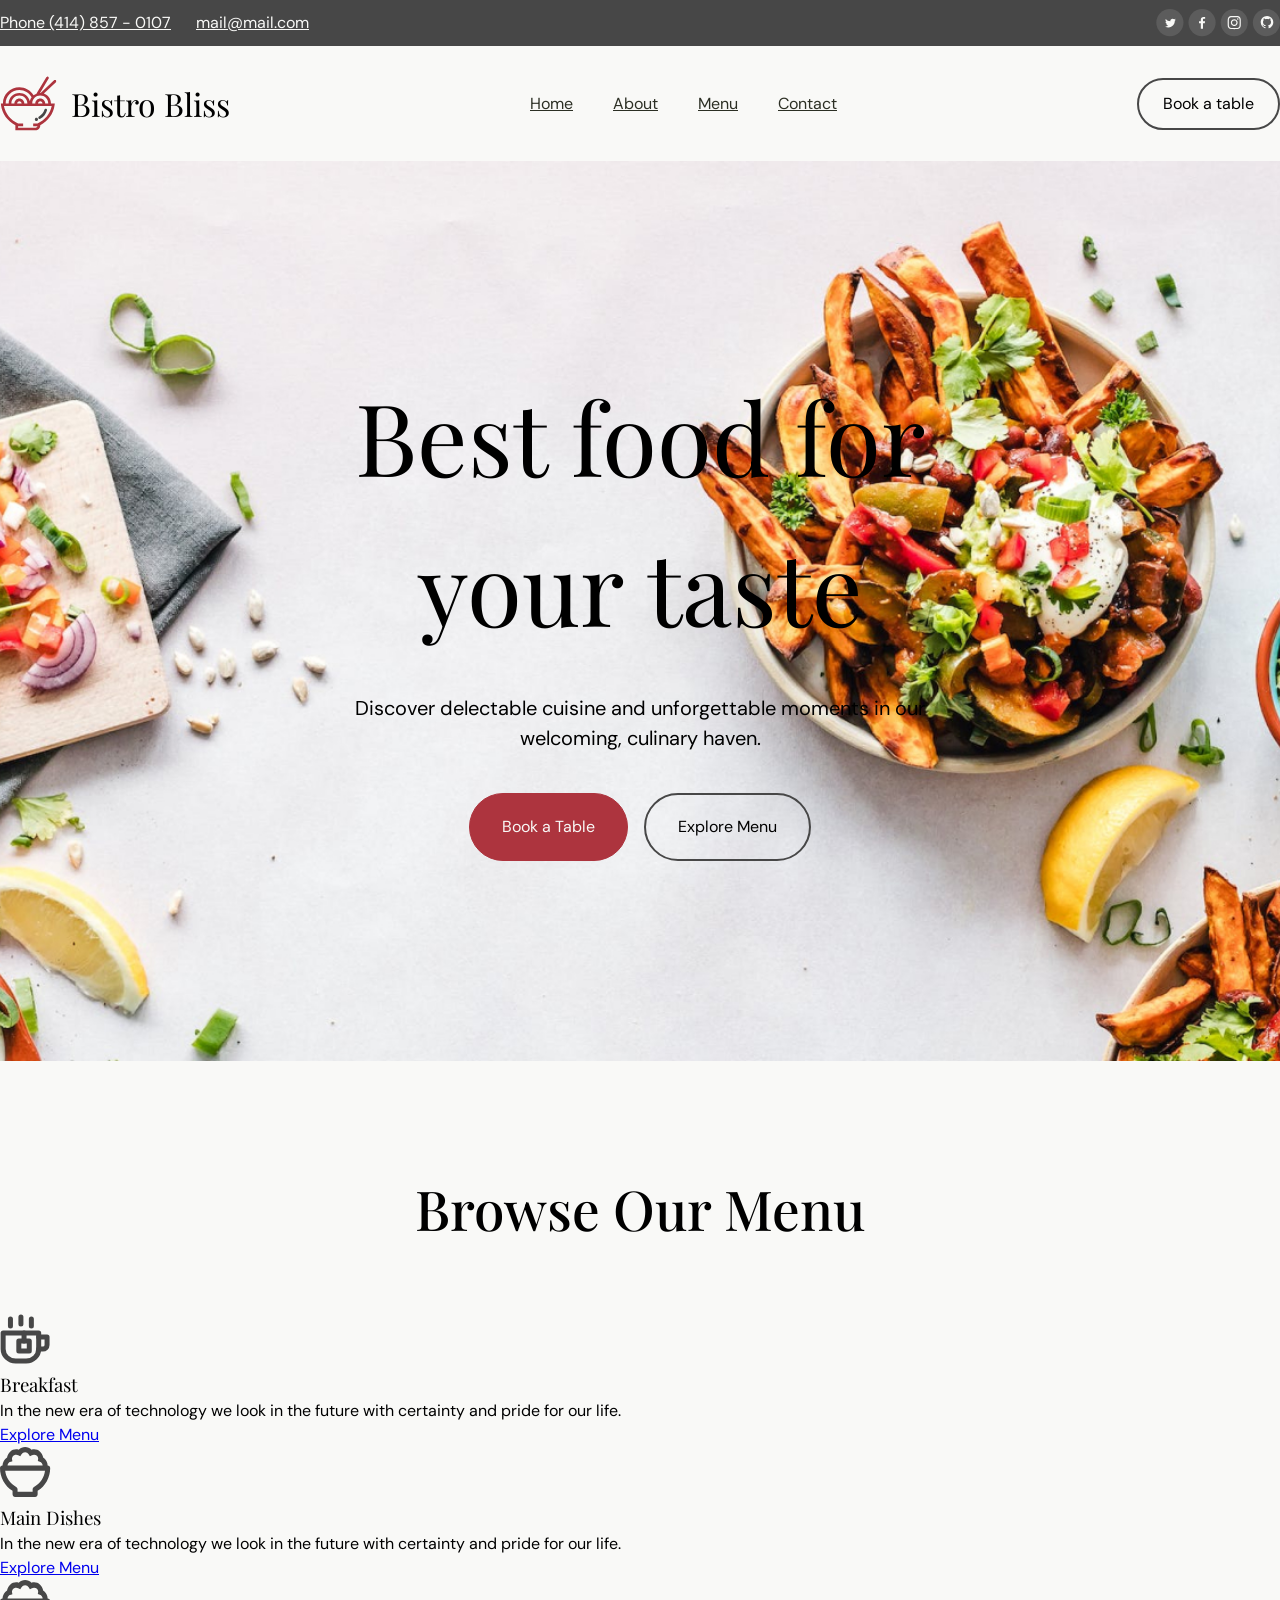
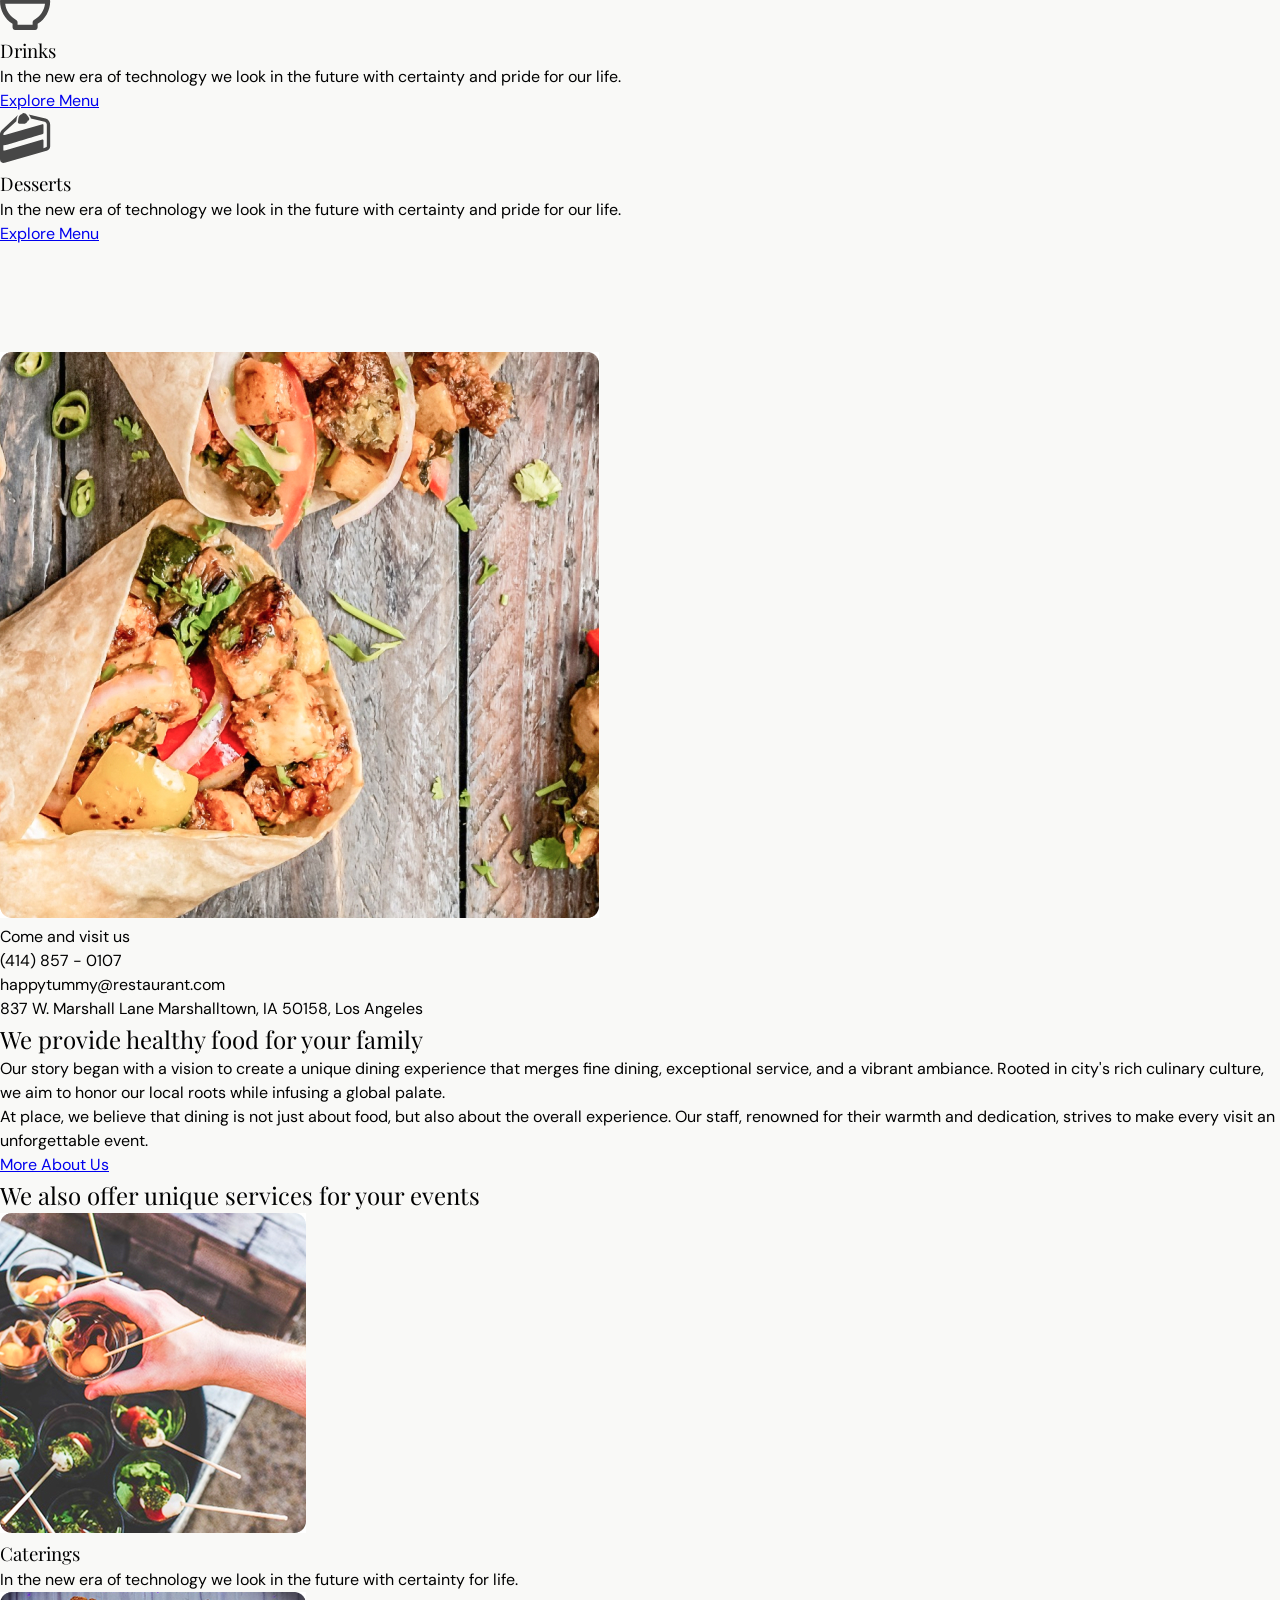
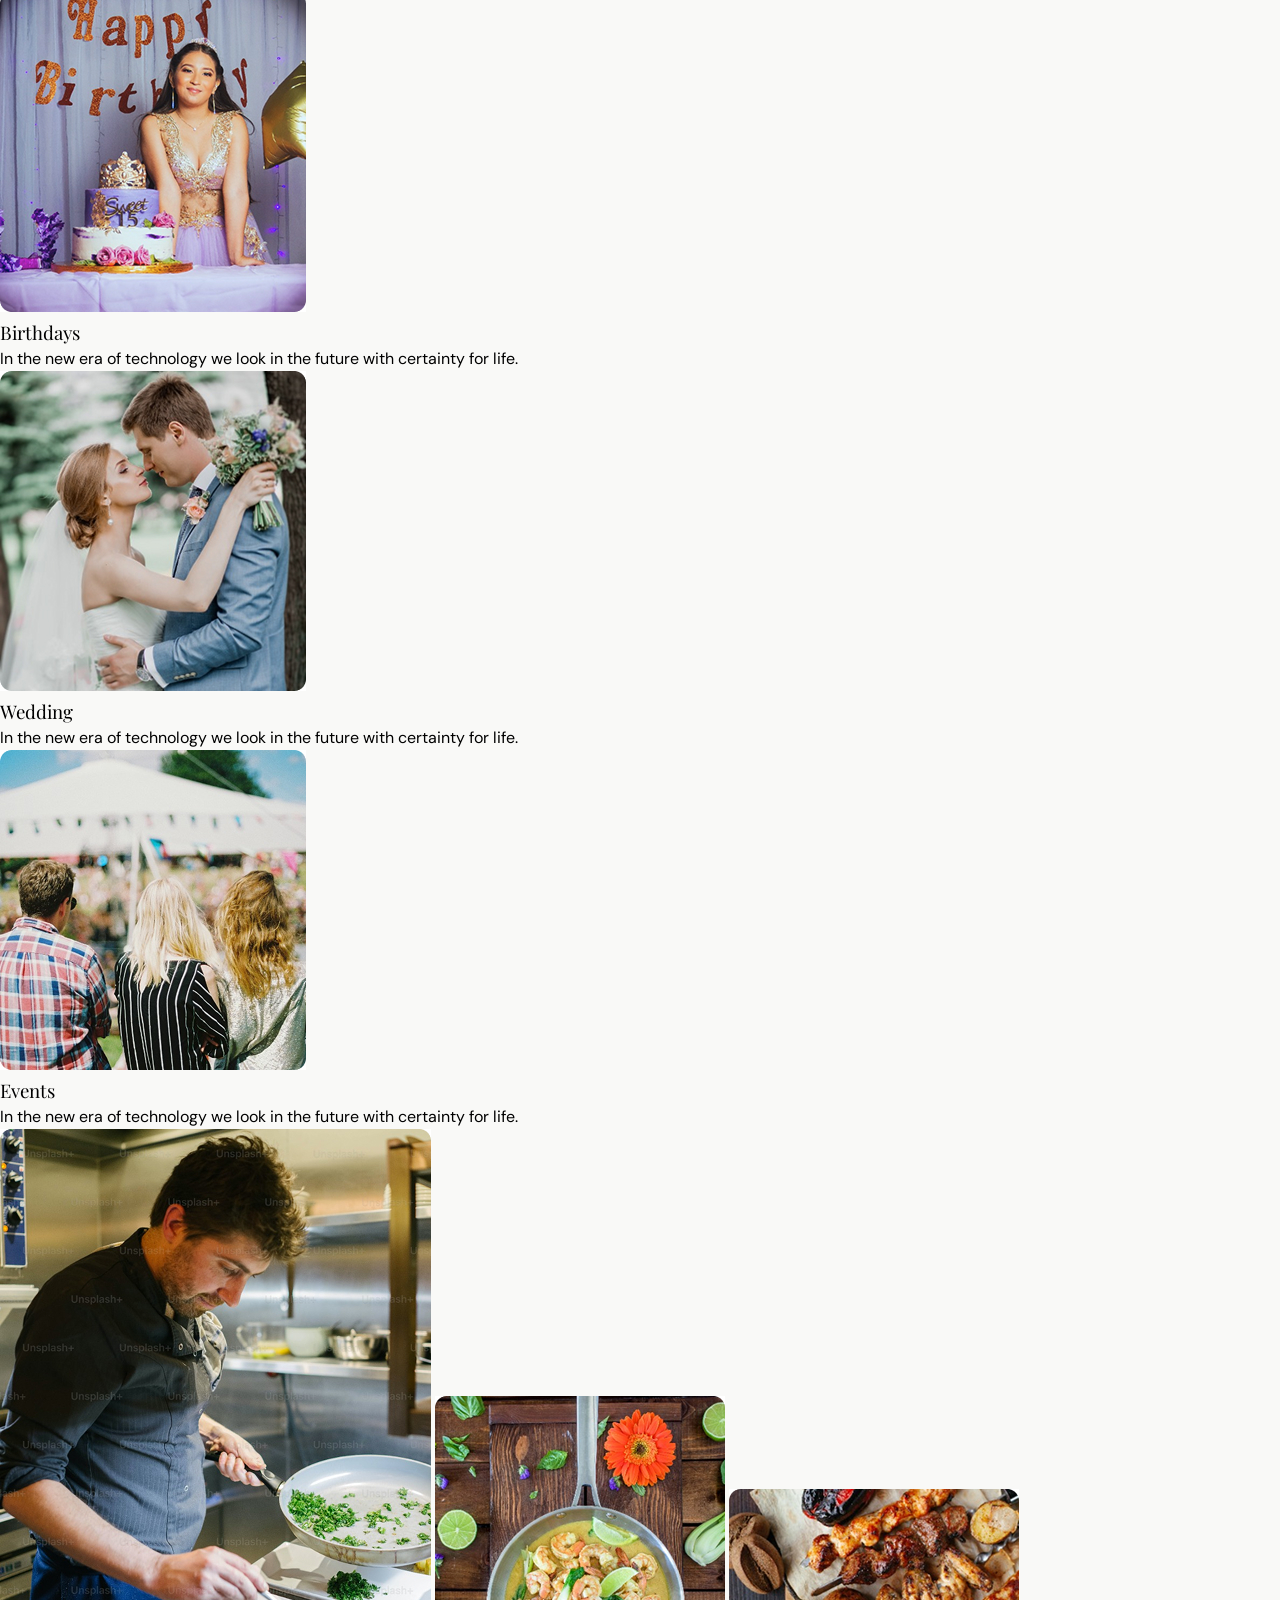
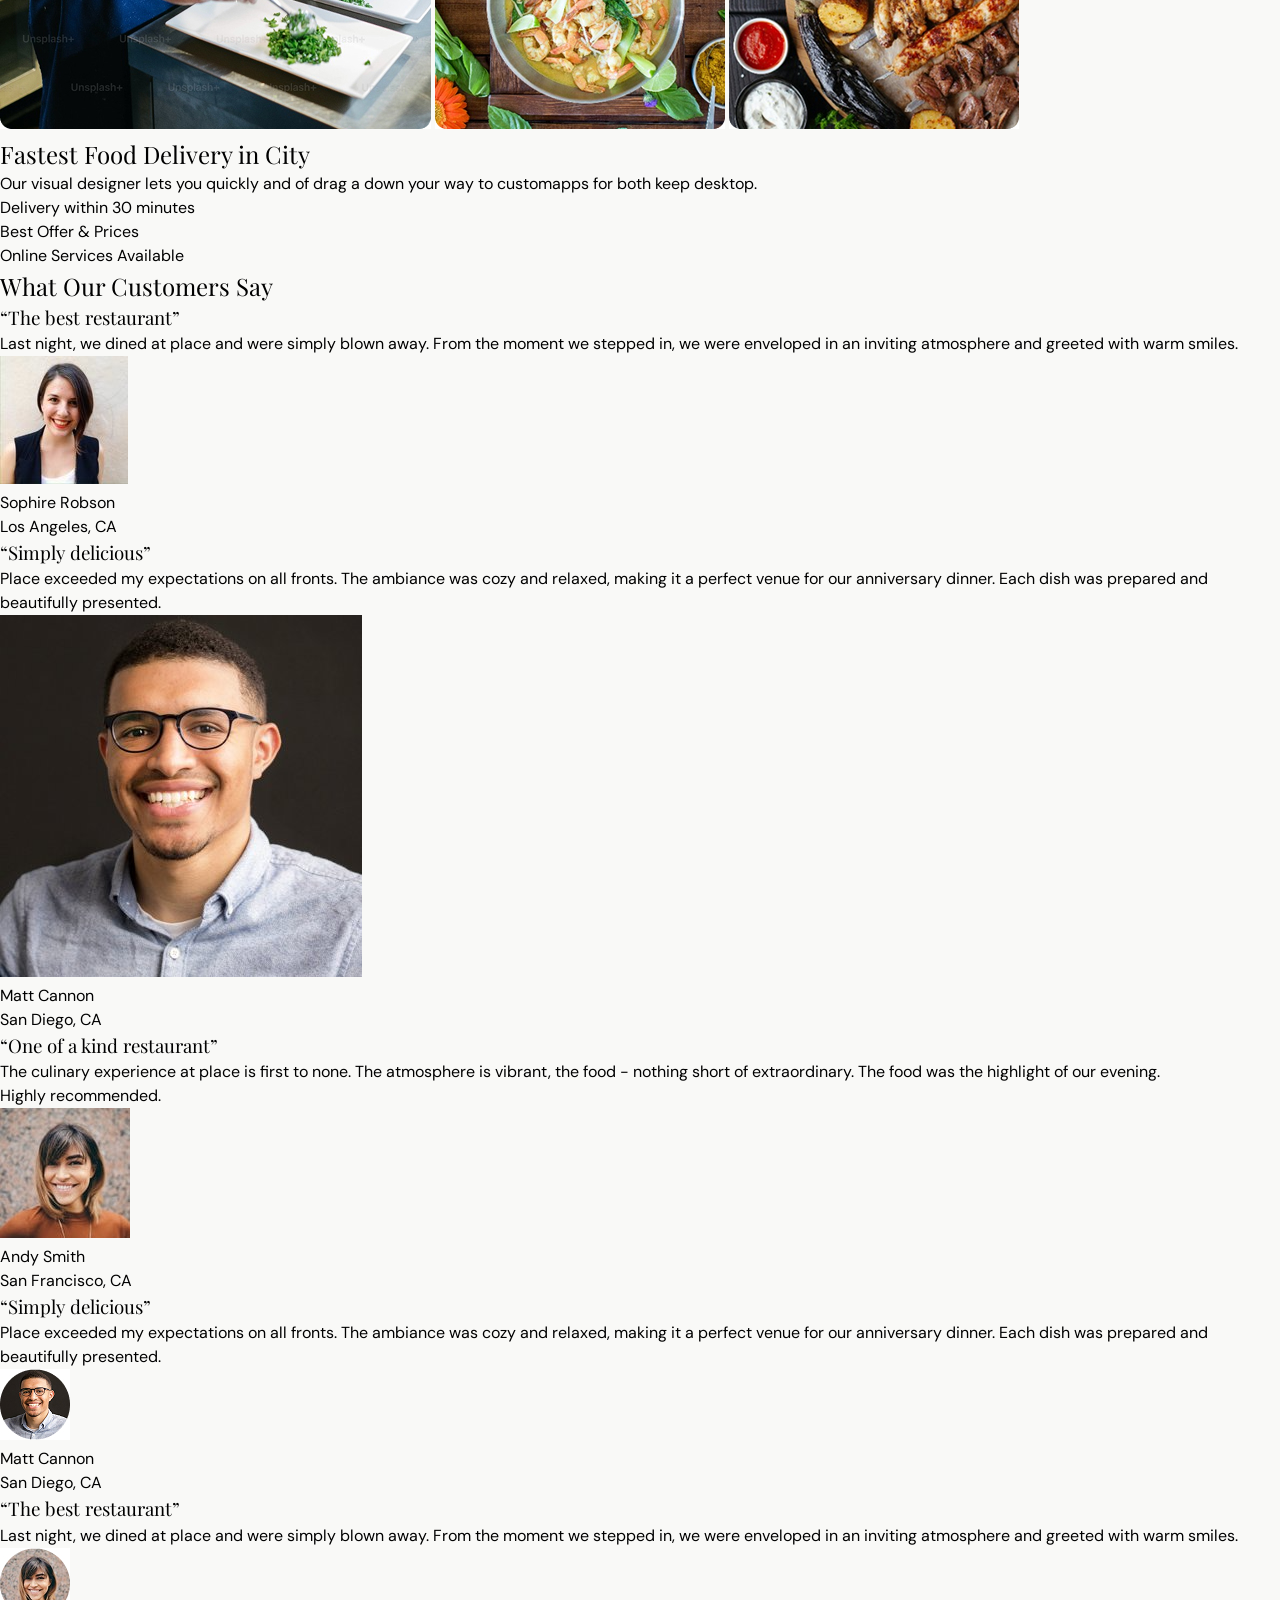
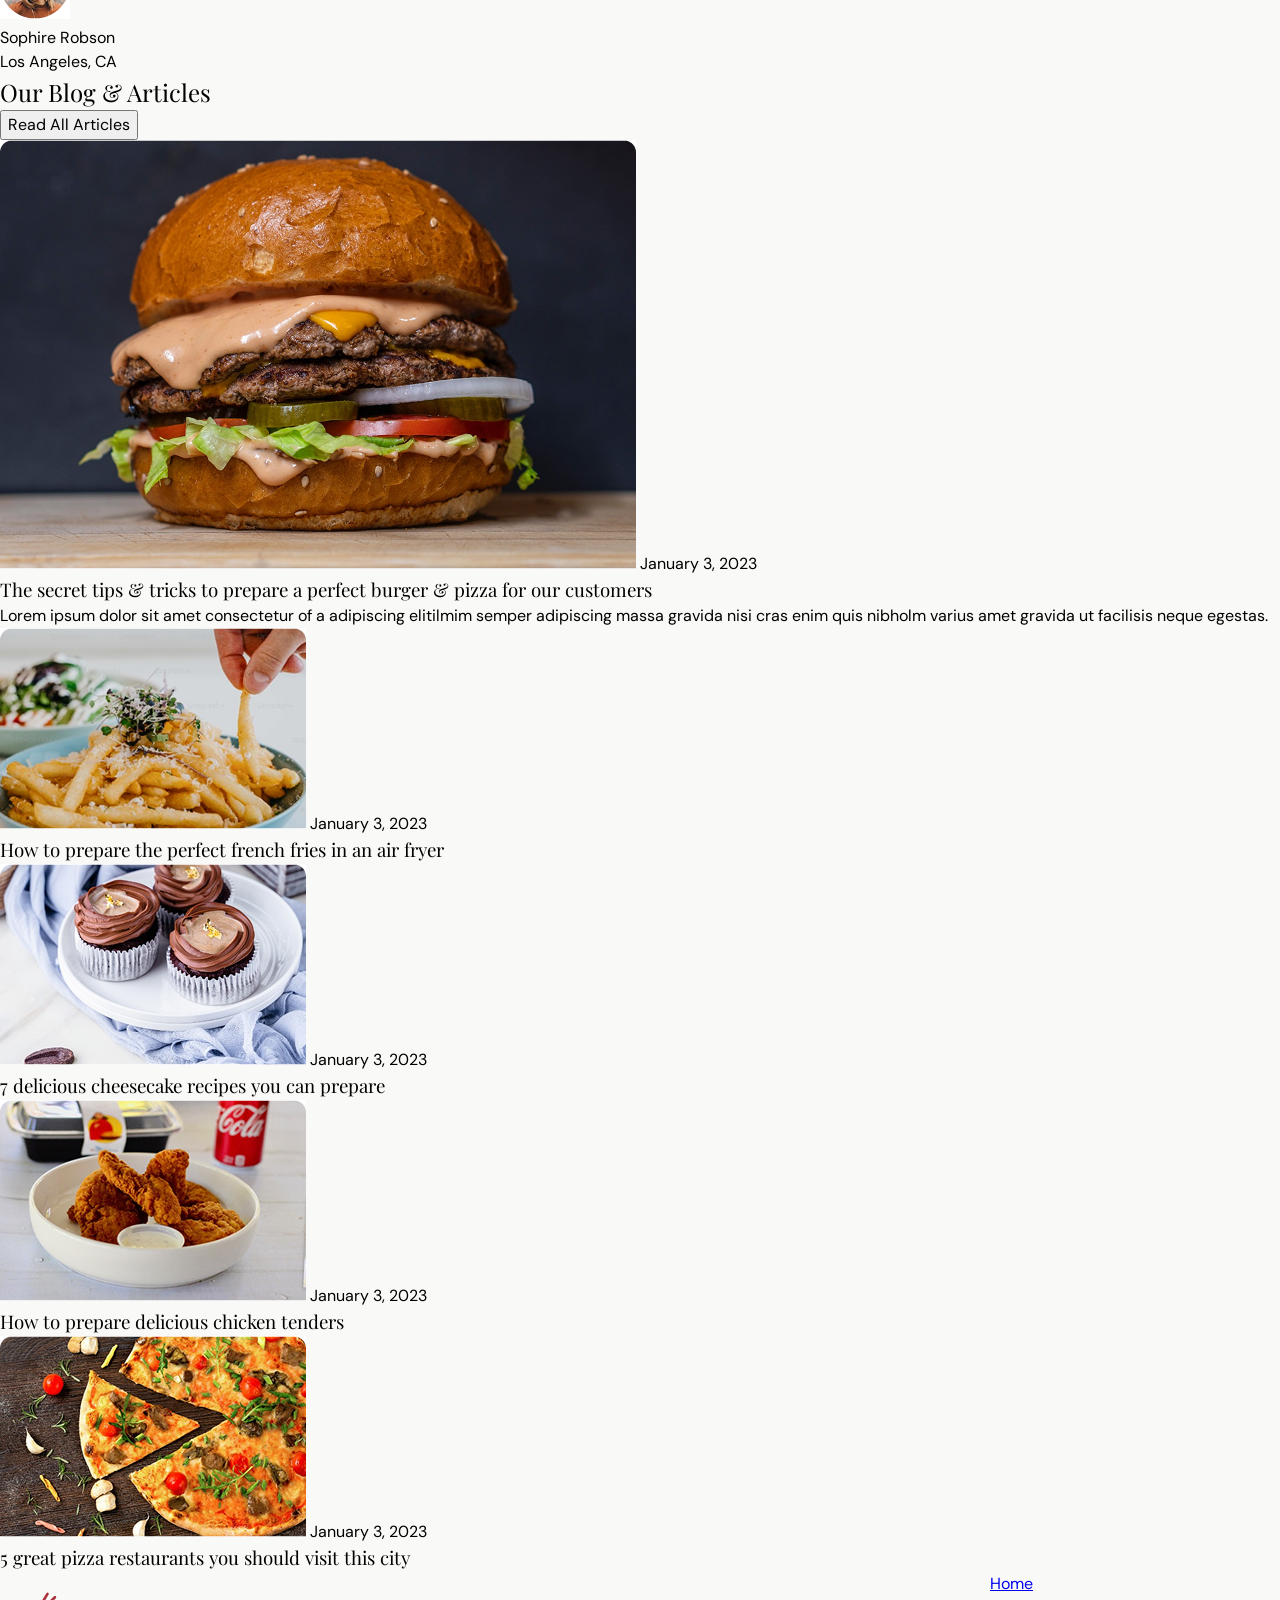
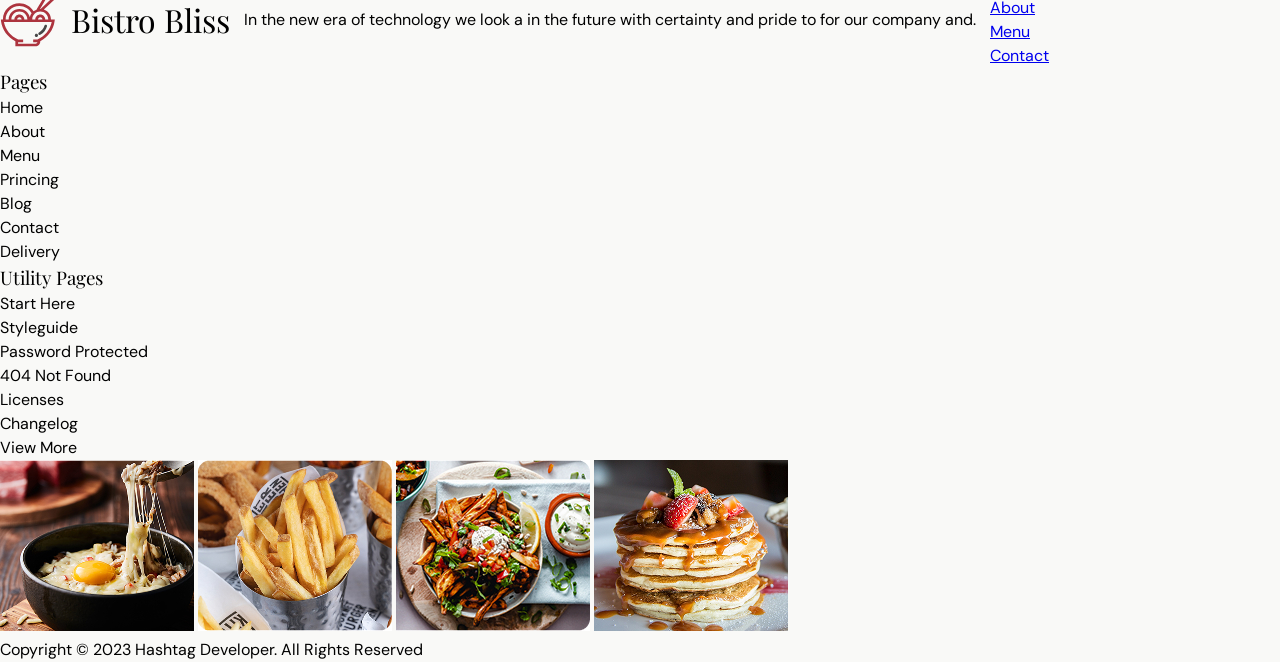
==== index.html @ 1eef1578 "css variables add" ====
<!DOCTYPE html>
<html lang="en">
<head>
    <meta charset="UTF-8">
    <meta name="viewport" content="width=device-width, initial-scale=1.0">
    <link rel="preconnect" href="https://fonts.googleapis.com">
    <link rel="preconnect" href="https://fonts.gstatic.com" crossorigin>
    <link href="https://fonts.googleapis.com/css2?family=DM+Sans:ital,opsz,wght@0,9..40,100..1000;1,9..40,100..1000&family=Playfair+Display:ital,wght@0,400..900;1,400..900&display=swap" rel="stylesheet">
    <link rel="stylesheet" href="./css/style.css">
    <title>Diseño Web</title>
</head>
<body>
    
<header class="header">
    <div class="bg-dark-gray">
        <div class="top-bar"> 
            <div class="top-bar-contact">
                <a href="tel:123456789">Phone (414) 857 - 0107</a>
                <a href="mailto:mail@mail.com">mail@mail.com</a>
            </div>
            <nav class="top-bar-social">
                <ul class="top-bar-social-menu">
                    <li>
                        <a href="#">
                            <img class="" src="./image/header-twitter.svg" alt="">
                        </a>
                    </li>
                    <li>
                        <a href="#">
                            <img class="" src="./image/header-facebook.svg" alt="">
                        </a>   
                    </li>
                    <li>
                        <a href="#">
                            <img src="./image/header-instagram.svg" alt="">
                        </a>            
                    </li>
                    <li>
                        <a href="#">
                            <img src="./image/header-github.svg" alt="">
                        </a>
                    </li>
                </ul>
            </nav>
        </div>
    </div>

    <div class="main-menu">
        <div class="logo">
            <img class="logo" src="./image/logo-japanese-food.svg" alt="">
            <h1>Bistro Bliss</h1>
        </div>
        <nav class="menu">
            <ul class="menu-list">
                <li>
                    <a href="#">Home</a>
                </li>
                <li>
                    <a href="#">About</a>
                </li>
                <li>
                    <a href="#">Menu</a>
                </li>
                <li>
                    <a href="#">Contact</a>
                </li>
            </ul>
        </nav>
        <button class="button">Book a table</button>
    </div>
</header>

<main class="main">
    <section class="hero-banner">
        <div class="hero-banner-content">
            <h2 class="hero-banner-title">Best food for your taste</h2>
            <p class="hero-banner-desc">Discover delectable cuisine and unforgettable moments in our welcoming, culinary haven.
            </p>
            <div class="hero-banner-buttons">
                <button class="button button-xl button-red">Book a Table</button>
                <button class="button button-xl">Explore Menu</button>
            </div>
        </div>
    </section>

    <section class="our-menu container">
        <h2 class="our-menu-title">Browse Our Menu</h2>
        <div class="our menu-cards">
            <article class="our-menu-card">
                <img class="our-menu-card-image" src="./image/taza.svg" alt="">
                <h3 class="our-menu-card-title">Breakfast</h3>
                <p>In the new era of technology we look in the future with certainty and pride for our life.</p>
                <a class="our-menu-card-link" href="#">Explore Menu</a>
            </article>
            <article class="our-menu-card">
                <img class="our-menu-card-image" src="./image/arroz.svg" alt="">
                <h3 class="our-menu-card-title">Main Dishes</h3>
                <p class="our-menu-card-desc">In the new era of technology we look in the future with certainty and pride for our life.</p>
                <a class="our-menu-card-link" href="#">Explore Menu</a>
            </article>
            <article class="our-menu-card">
                <img class="our-menu-card-image" src="./image/arroz.svg" alt="">
                <h3 class="our-menu-card-title">Drinks</h3>
                <p class="our-menu-card-desc">In the new era of technology we look in the future with certainty and pride for our life.</p>
                <a class="our-menu-card-link" href="#">Explore Menu</a>
            </article>
            <article class="our-menu-card">
                <img class="our-menu-card-image" src="./image/postre.svg" alt="">
                <h3 class="our-menu-card-title">Desserts</h3>
                <p class="our-menu-card-desc">In the new era of technology we look in the future with certainty and pride for our life.</p>
                <a class="our-menu-card-link" href="#">Explore Menu</a>
            </article>
        </div>
    </section>

    <section class="about-us">
        <div class="about-us-info">
            <img class="about-us-info-img" src="./image/shawarma.jpg" alt="plato menu">
            <article class="about-us-info-box">
                <p class="about-us-info-box-title">Come and visit us</p>
                <p class="about-us-info-box-phone">(414) 857 - 0107</p>
                <p class="about-us-info-box-mail">happytummy@restaurant.com</p>
                <p class="about-us-info-box-address">837 W. Marshall Lane Marshalltown, IA 50158, Los Angeles</p>
            </article>
        </div>
        <div class="about-us-text">
            <h2 class="about-us-title">We provide healthy food for your family
            </h2>
            <p class="about-us-desc">Our story began with a vision to create a unique dining experience that merges fine dining, exceptional service, and a vibrant ambiance. Rooted in city's rich culinary culture, we aim to honor our local roots while infusing a global palate.</p>
            <p class="about-us-desc">At place, we believe that dining is not just about food, but also about the overall experience. Our staff, renowned for their warmth and dedication, strives to make every visit an unforgettable event.</p>
            <a class="about-us-link" href="#">More About Us</a>
        </div>
    </section>

    <section class="services">
        <h2 class="services-title">We also offer unique services for your events</h2>
        <div class="services-cards">
            <article class="services-card">
                <img class="services-card-img" src="./image/kebab-set-table 1.jpg" alt="">
                <h3 class="services-card-title">Caterings</h3>
                <p class="services-card-desc">In the new era of technology we look in the future with certainty for life.</p>
            </article>
            <article class="services-card">
                <img class="services-card-img" src="./image/cumpleanos.jpg" alt="">
                <h3 class="services-card-title">Birthdays</h3>
                <p class="services-card-desc">In the new era of technology we look in the future with certainty for life.</p>
            </article>
            <article class="services-card">
                <img class="services-card-img" src="./image/boda.jpg" alt="">
                <h3 class="services-card-title">Wedding</h3>
                <p class="services-card-desc">In the new era of technology we look in the future with certainty for life.</p>
            </article>
            <article class="services-card">
                <img class="services-card-img" src="./image/reunion.jpg" alt="">
                <h3 class="services-card-title">Events</h3>
                <p class="services-card-desc">In the new era of technology we look in the future with certainty for life.</p>
            </article>
        </div>
    </section>

    <section class="delivery">
        <div class="delivery-imgs">
            <img class="delivery-img" src="./image/delivery-chef.jpg" alt="">
            <img class="delivery-img" src="./image/delivery-curry.jpg" alt="">
            <img class="delivery-img" src="./image/delivery-barbacoa.jpg" alt="">
        </div>
        <div class="delivery-info">
            <h2 class="delivery-title">Fastest Food Delivery in City</h2>
            <p class="delivery-desc">Our visual designer lets you quickly and of drag a down your way to customapps for both keep desktop.</p>
            <ul class="delivery-points">
                <li class="delivery-points-item">Delivery within 30 minutes</li>
                <li class="delivery-points-item">Best Offer & Prices</li>
                <li class="delivery-points-item">Online Services Available</li>
            </ul>
        </div>
    </section>
    
    <!-- cambiar las imagenes de circulo a cuadradas-->

    <section class="opinions">
        <h2 class="opinions-title">What Our Customers Say</h2>
        <div class="opinions-cards">
            <article class="opinions-card">
                <h3 class="opinions-card-title">“The best restaurant”</h3>
                <p class="opinions-card-desc">Last night, we dined at place and were simply blown away. From the moment we stepped in, we were enveloped in an inviting atmosphere and greeted with warm smiles.</p>
                <div class="opinions-card-author">
                    <img class="opinions-card-author-img" src="./image/opinions-1.png" alt="">
                    <p class="opinions-card-author-name">Sophire Robson</p>
                    <p class="opinions-card-author-city">Los Angeles, CA</p>
                </div>
            </article>
            <article class="opinions-card">
                <h3 class="opinions-card-title">“Simply delicious”</h3>
                <p class="opinions-card-desc">Place exceeded my expectations on all fronts. The ambiance was cozy and relaxed, making it a perfect venue for our anniversary dinner. Each dish was prepared and beautifully presented.</p>
                <div class="opinions-card-author">
                    <img class="opinions-card-author-img" src="./image/opinions-2.png" alt="">
                    <p class="opinions-card-author-name">Matt Cannon</p>
                    <p class="opinions-card-author-city">San Diego, CA</p>
                </div>
            </article>
            <article class="opinions-card">
                <h3 class="opinions-card-title">“One of a kind restaurant”</h3>
                <p class="opinions-card-desc">The culinary experience at place is first to none. The atmosphere is vibrant, the food - nothing short of extraordinary. The food was the highlight of our evening. Highly recommended.</p>
                <div class="opinions-card-author">
                    <img class="opinions-card-author-img" src="./image/opinions-3.png" alt="">
                    <p class="opinions-card-author-name">Andy Smith</p>
                    <p class="opinions-card-author-city">San Francisco, CA</p>
                </div>
            </article>
            <article class="opinions-card">
                <h3 class="opinions-card-title">“Simply delicious”</h3>
                <p class="opinions-card-desc">Place exceeded my expectations on all fronts. The ambiance was cozy and relaxed, making it a perfect venue for our anniversary dinner. Each dish was prepared and beautifully presented.</p>
                <div class="opinions-card-author">
                    <img class="opinions-card-author-img" src="./image/customer2.jpg" alt="">
                    <p class="opinions-card-author-name">Matt Cannon</p>
                    <p class="opinions-card-author-city">San Diego, CA</p>
                </div>
            </article>
            <article class="opinions-card">
                <h3 class="opinions-card-title">“The best restaurant”</h3>
                <p class="opinions-card-desc">Last night, we dined at place and were simply blown away. From the moment we stepped in, we were enveloped in an inviting atmosphere and greeted with warm smiles.</p>
                <div class="opinions-card-author">
                    <img class="opinions-card-author-img" src="./image/customer3.jpg" alt="">
                    <p class="opinions-card-author-name">Sophire Robson</p>
                    <p class="opinions-card-author-city">Los Angeles, CA</p>
                </div>
            </article>
        </div>         
    </section>

    <section class="blog">
        <div class="blog-header">
            <h2 class="blog-title">Our Blog & Articles</h2>
            <button class="blog-button">Read All Articles</button>
        </div>
        <div class="blog-articles">
            <article class="blog-article">
                <img src="./image/blog-hamburguesa.jpg" alt="" class="blog-article-img">
                <time datetime="" class="blog-article-date">January 3, 2023</time>
                <h3 class="blog-article-title">The secret tips & tricks to prepare a perfect burger & pizza for our customers</h3>
                <p class="blog-article-desc">Lorem ipsum dolor sit amet consectetur of a adipiscing elitilmim semper adipiscing massa gravida nisi cras enim quis nibholm varius amet gravida ut facilisis neque egestas.</p>
            </article>
            <article class="blog-article">
                <img src="./image/blog-papas.jpg" alt="" class="blog-article-img">
                <time datetime="" class="blog-article-date">January 3, 2023</time>
                <h3 class="blog-article-title">How to prepare the perfect french fries in an air fryer</h3>
            </article>
            <article class="blog-article">
                <img src="./image/blog-cupcakes.jpg" alt="" class="blog-article-img">
                <time datetime="" class="blog-article-date">January 3, 2023</time>
                <h3 class="blog-article-title">7 delicious cheesecake recipes you can prepare</h3>
            </article>
            <article class="blog-article">
                <img src="./image/blog-pollo.jpg" alt="" class="blog-article-img">
                <time datetime="" class="blog-article-date">January 3, 2023</time>
                <h3 class="blog-article-title">How to prepare delicious chicken tenders</h3>
            </article>
            <article class="blog-article">
                <img src="./image/blog-pizza.jpg" alt="" class="blog-article-img">
                <time datetime="" class="blog-article-date">January 3, 2023</time>
                <h3 class="blog-article-title">5 great pizza restaurants you should visit this city</h3>
            </article>
        </div>
    </section>
</main>

<footer class="footer">
    <div class="footer-info">
        <div class="footer-info-company">
            <div class="logo">
                <img class="logo" src="./image/logo-japanese-food.svg" alt="">
                <h1>Bistro Bliss</h1>
                <p class="footer-info-company-desc">In the new era of technology we look a in the future with certainty and pride to for our company and.</p>
                <nav class="menu">
                    <ul>
                        <li>
                            <a href="#">Home</a>
                        </li>
                        <li>
                            <a href="#">About</a>
                        </li>
                        <li>
                            <a href="#">Menu</a>
                        </li>
                        <li>
                            <a href="#">Contact</a>
                        </li>
                    </ul>
                </nav>
            </div>
            <div class="footer-info-pages">
                <h3 class="footer-info-pages-title">Pages</h3>
                <ul class="footer-info-pages-menu">
                    <li class="footer-info-pages-menu-item">Home</li>
                    <li class="footer-info-pages-menu-item">About</li>
                    <li class="footer-info-pages-menu-item">Menu</li>
                    <li class="footer-info-pages-menu-item">Princing</li>
                    <li class="footer-info-pages-menu-item">Blog</li>
                    <li class="footer-info-pages-menu-item">Contact</li>
                    <li class="footer-info-pages-menu-item">Delivery</li>
                </ul>
            </div>
            <div class="footer-info-utility">
                <h3 class="footer-info-utility-title">Utility Pages</h3>
                <ul class="footer-info-utilitypages-menu">
                    <li class="footer-info-utility-menu-item">Start Here</li>
                    <li class="footer-info-utility-menu-item">Styleguide</li>
                    <li class="footer-info-utility-menu-item">Password Protected</li>
                    <li class="footer-info-utility-menu-item">404 Not Found</li>
                    <li class="footer-info-utility-menu-item">Licenses</li>
                    <li class="footer-info-utility-menu-item">Changelog</li>
                    <li class="footer-info-utility-menu-item">View More</li>
                </ul>
            </div>
            <div class="footer-info-instagram">
                <img src="./image/footer-huevo.jpg" alt="" class="footer-info-instagram-img">
                <img src="./image/footer-papa.jpg" alt="" class="footer-info-instagram-img">
                <img src="./image/footer-papa-cajun.jpg" alt="" class="footer-info-instagram-img">
                <img src="./image/footer-pancake.jpg" alt="" class="footer-info-instagram-img">
            </div>
            <p class="footer-copyright">Copyright © 2023 Hashtag Developer. All Rights Reserved</p>
        </div>
    </div>
</footer>

<!-- asi es un comentario en HTML-->










</body>
</html>
---- css/style.css ----
@import "variables.css";
@import "reset.css";
@import "layout.css";
@import "buttons.css";
@import "header.css";
@import "our-menu.css";
@import "hero-banner.css";
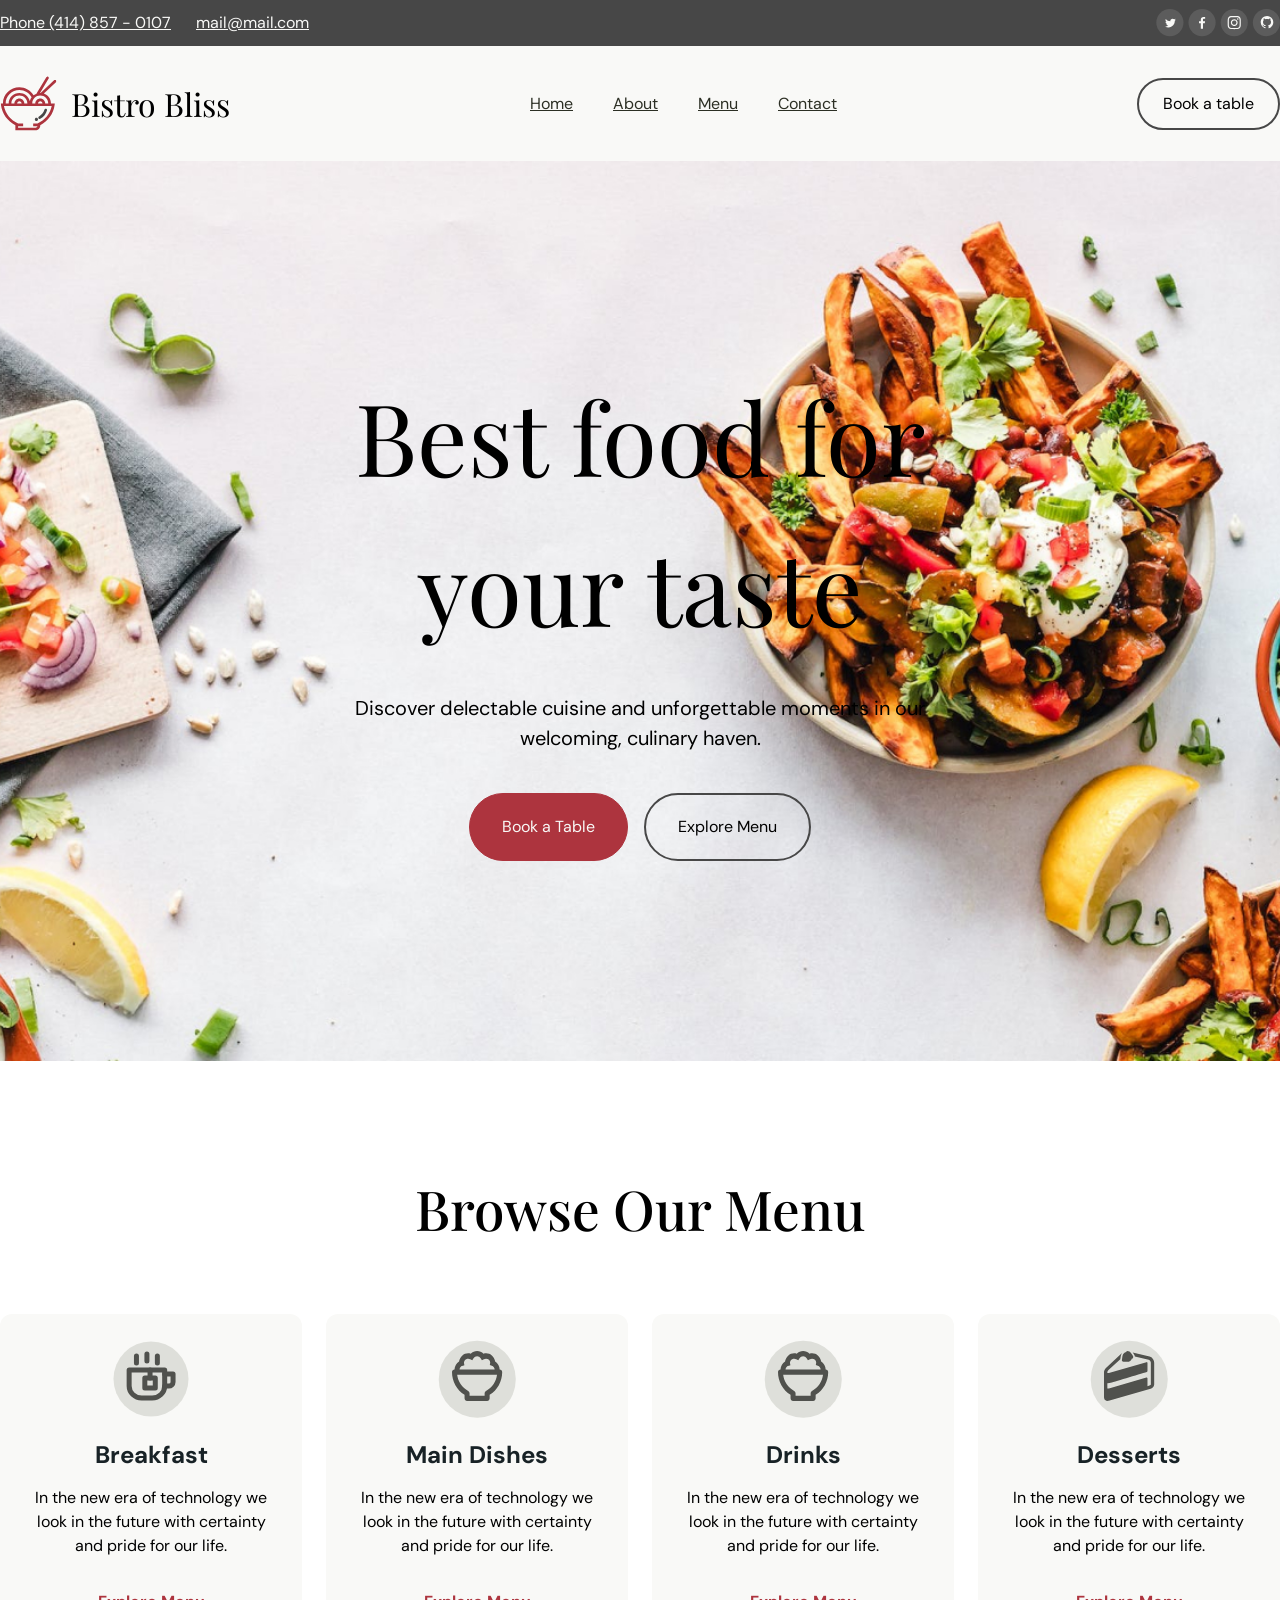
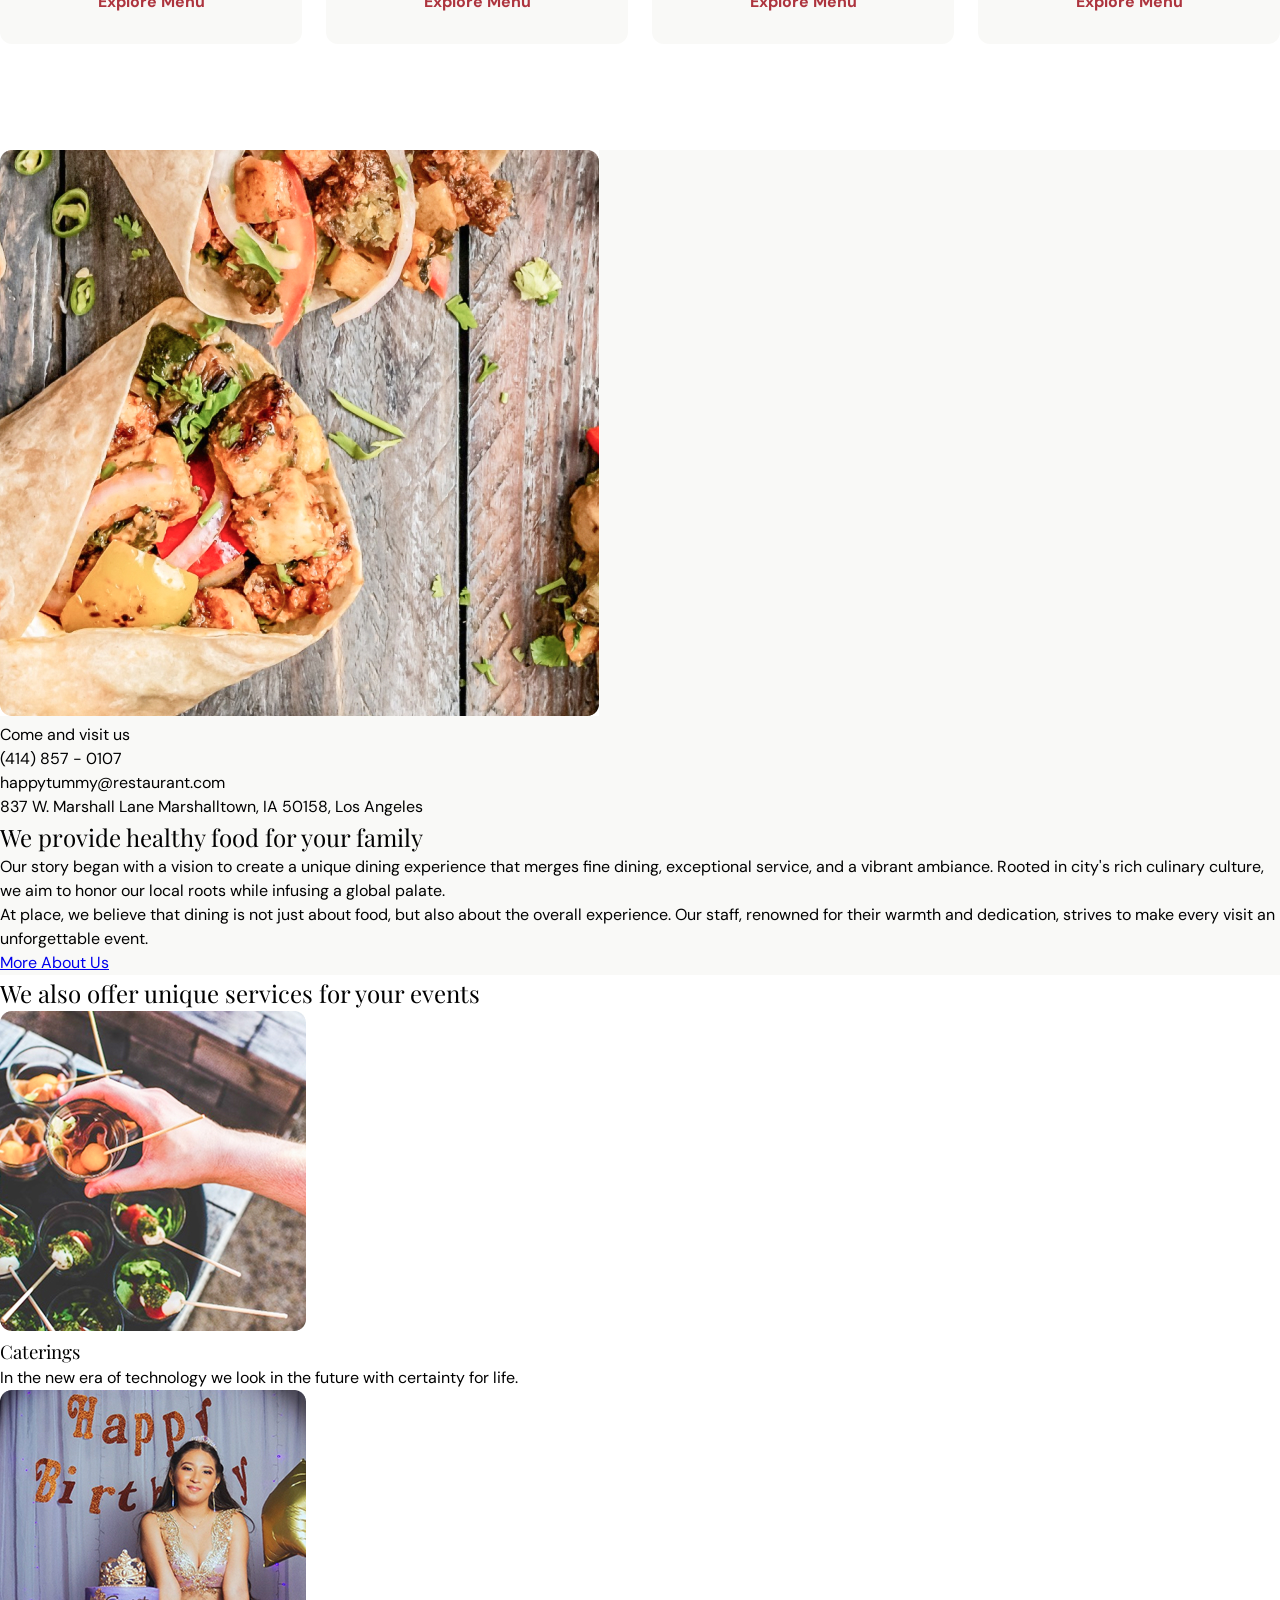
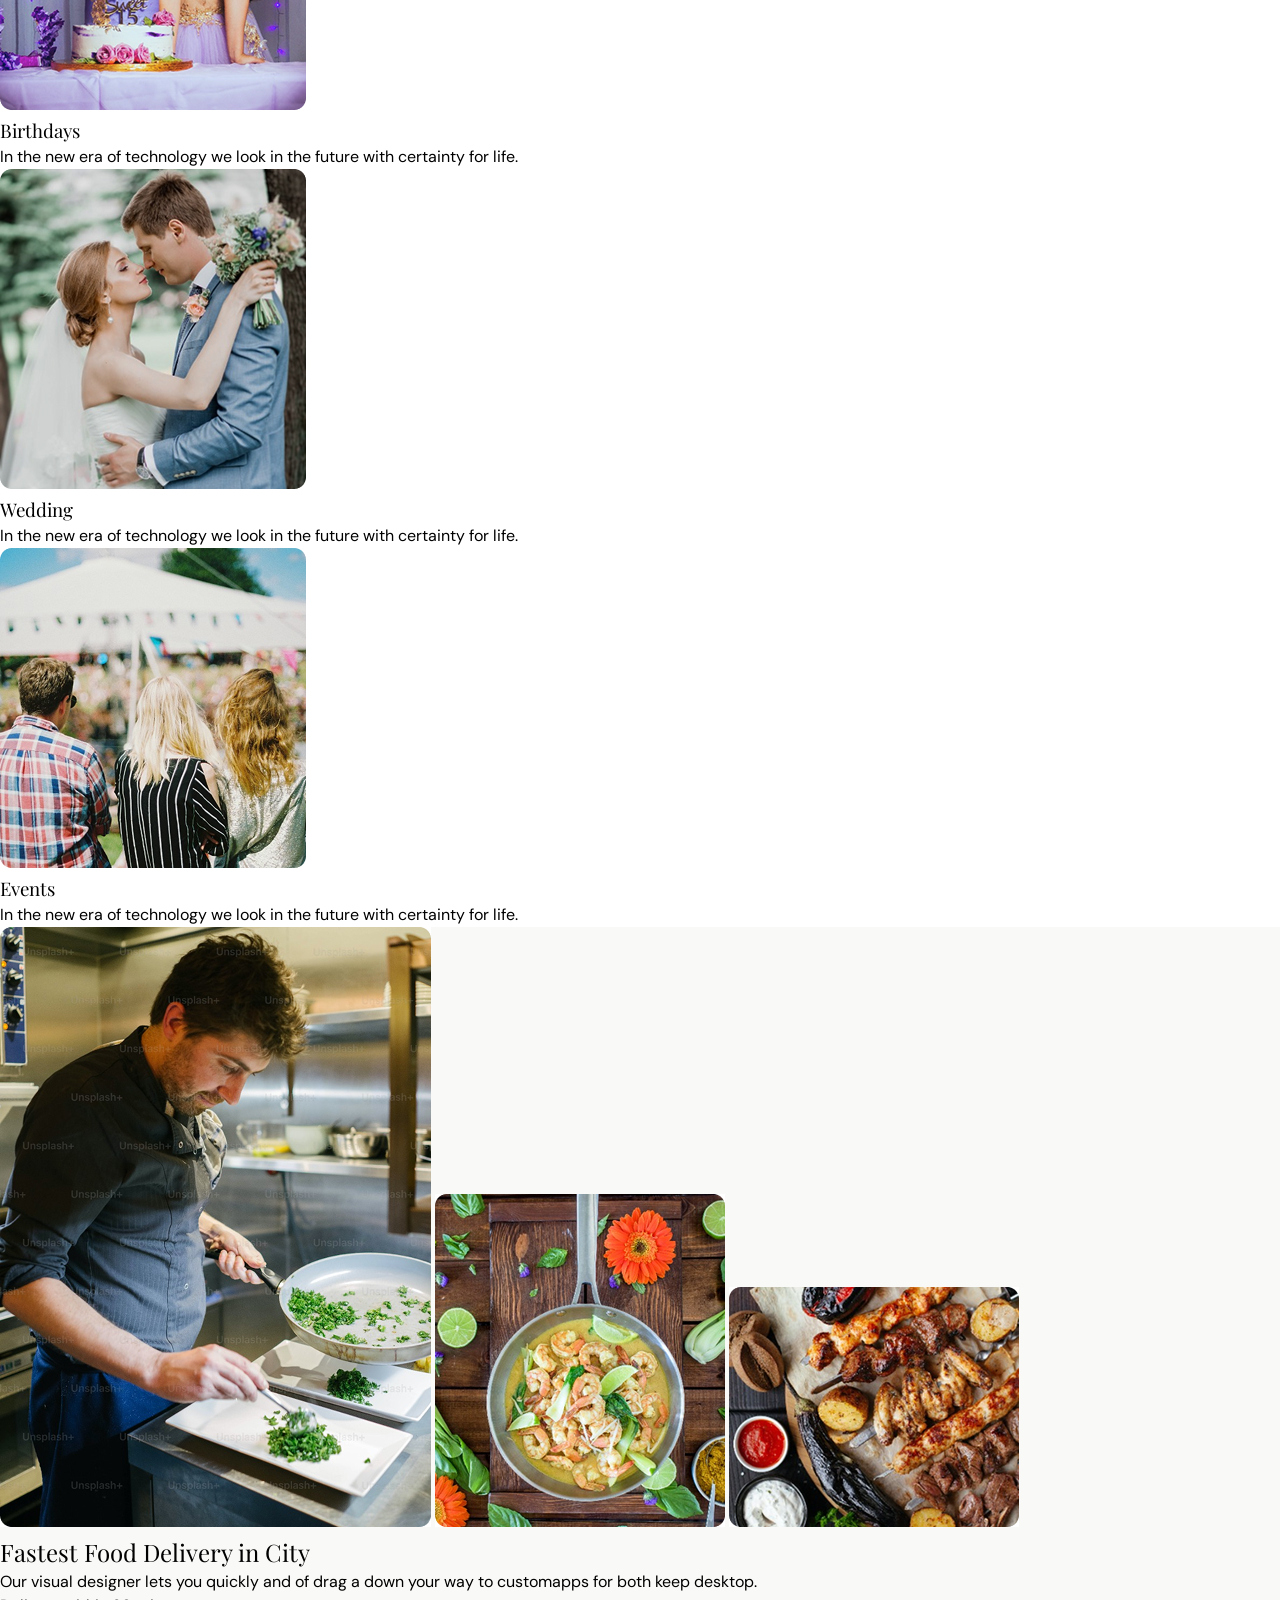
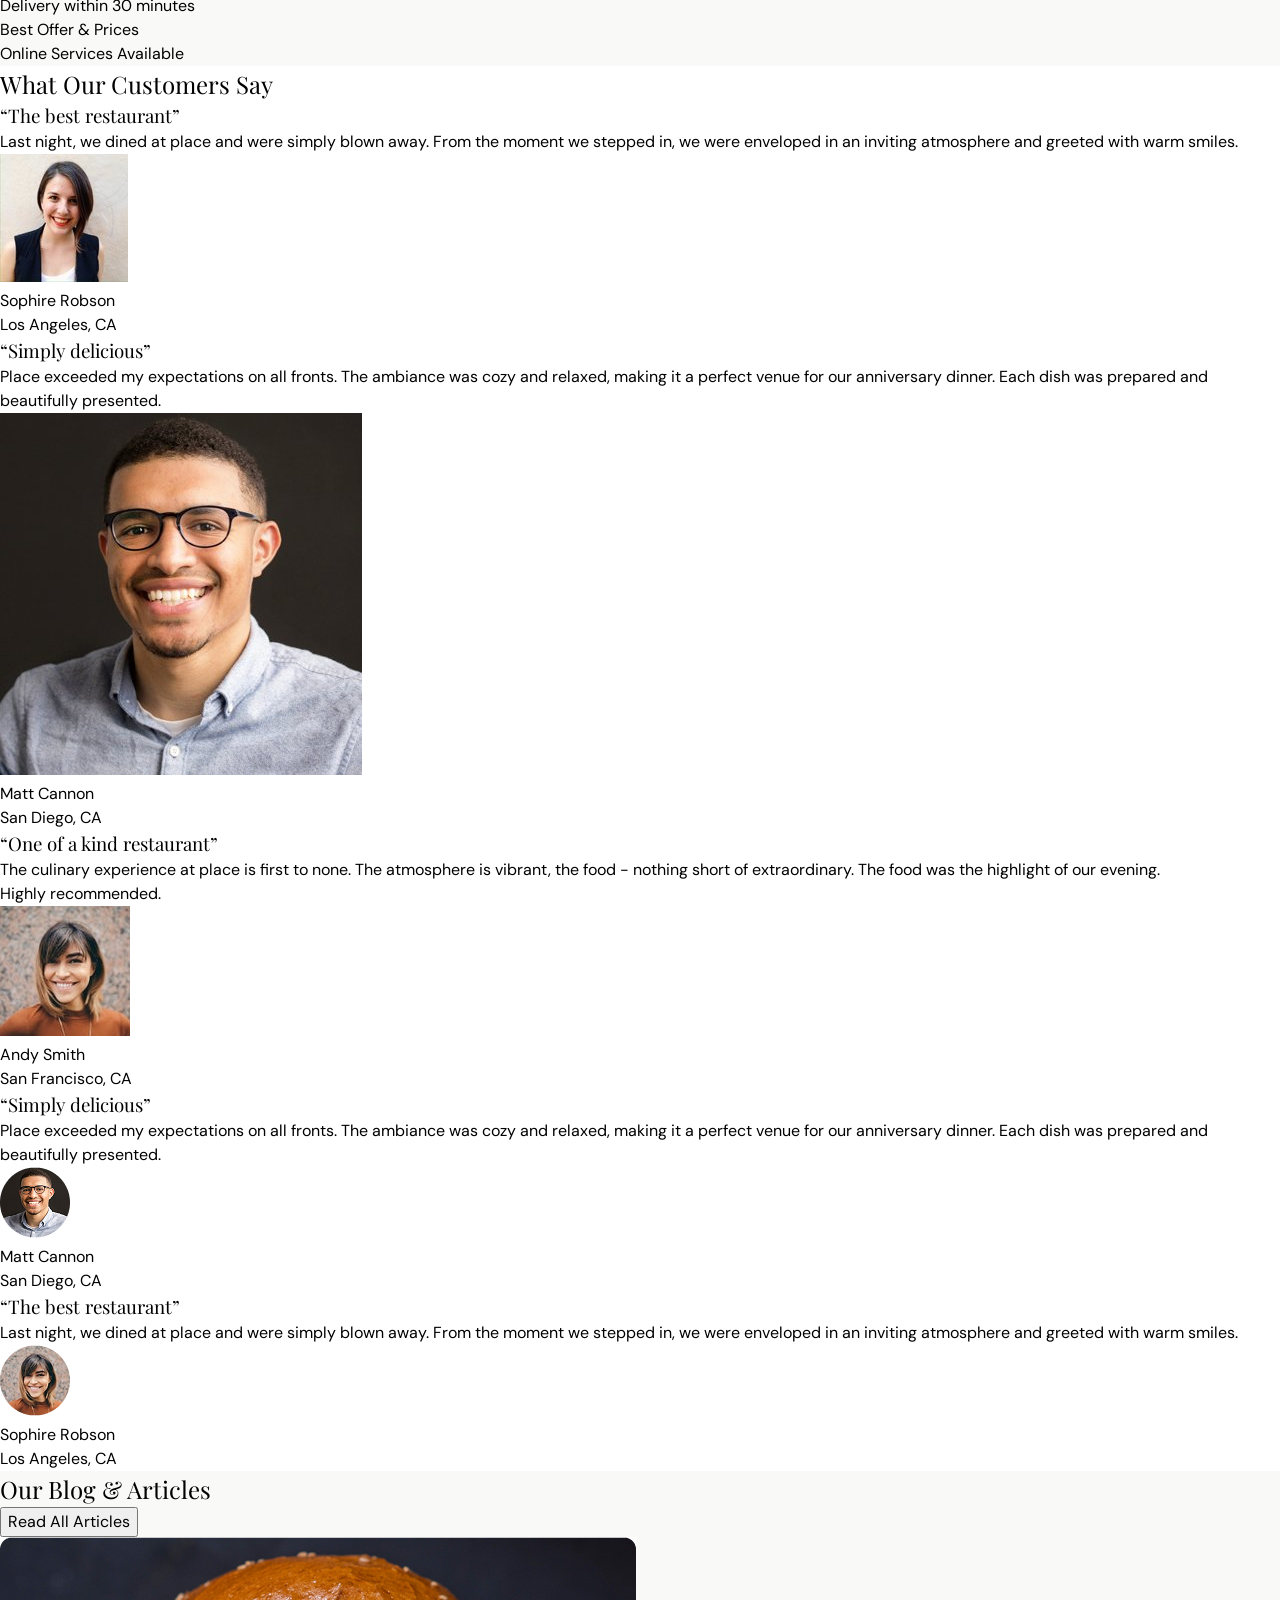
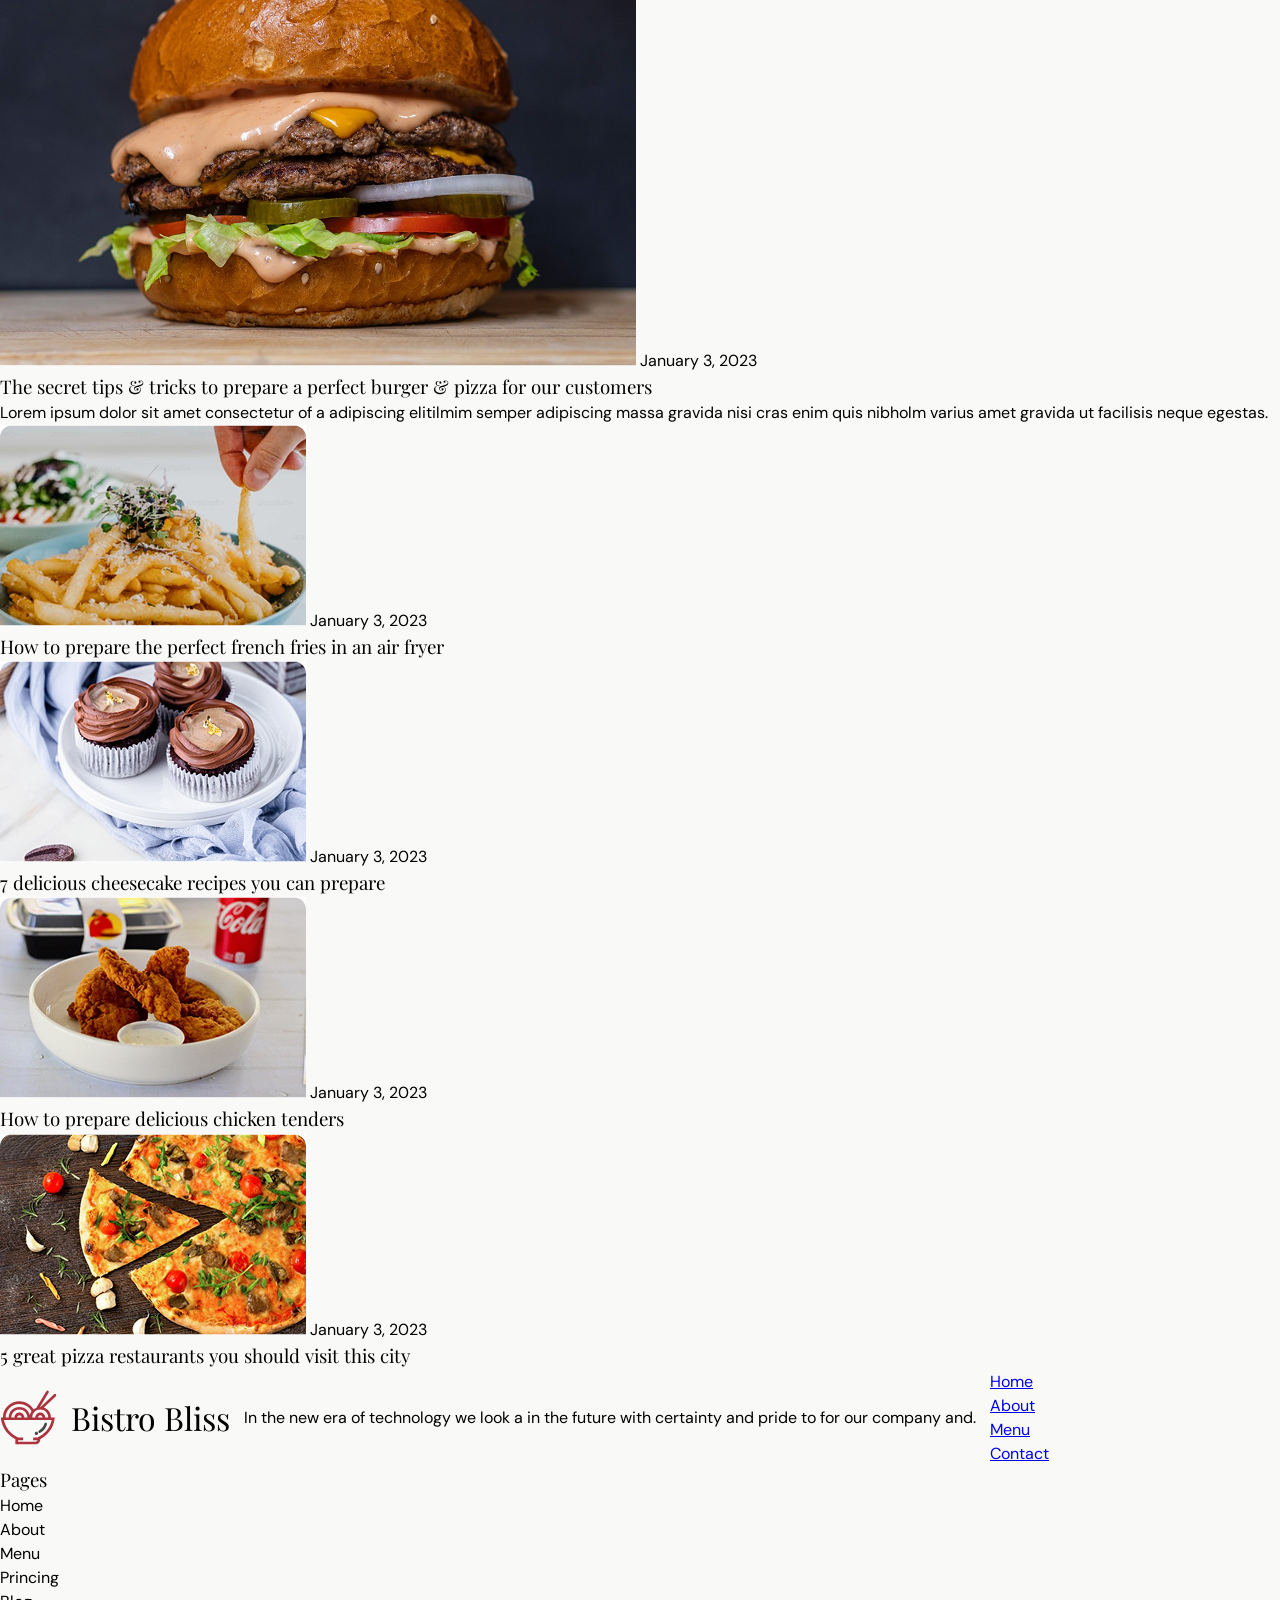
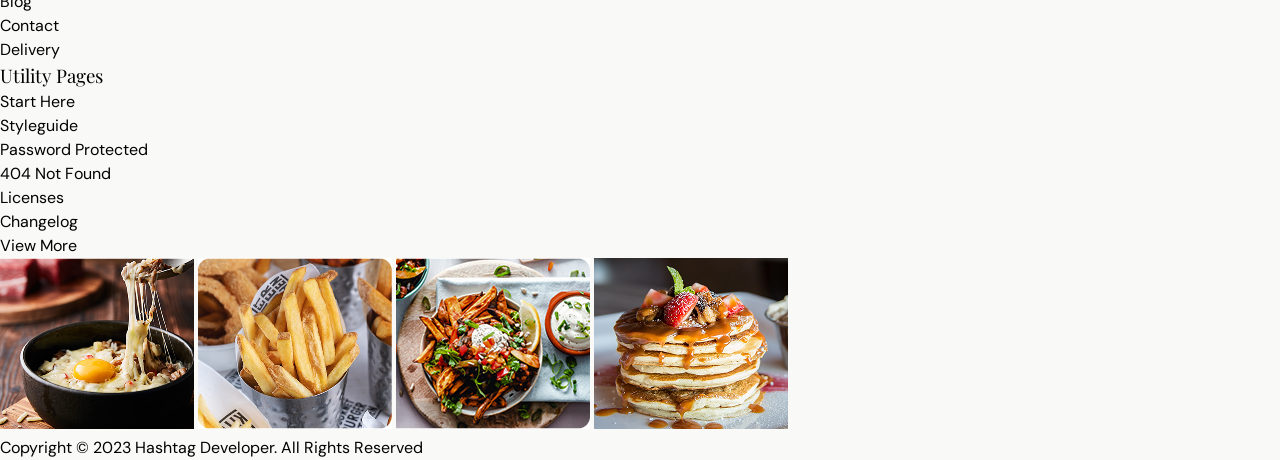
==== commit 11b284d9: "our-menu css act" ====
--- a/index.html
+++ b/index.html
@@ -13,7 +13,7 @@
     
 <header class="header">
     <div class="bg-dark-gray">
-        <div class="top-bar"> 
+        <div class="top-bar container"> 
             <div class="top-bar-contact">
                 <a href="tel:123456789">Phone (414) 857 - 0107</a>
                 <a href="mailto:mail@mail.com">mail@mail.com</a>
@@ -45,7 +45,7 @@
         </div>
     </div>
 
-    <div class="main-menu">
+    <div class="main-menu container">
         <div class="logo">
             <img class="logo" src="./image/logo-japanese-food.svg" alt="">
             <h1>Bistro Bliss</h1>
@@ -83,35 +83,54 @@
         </div>
     </section>
 
-    <section class="our-menu container">
-        <h2 class="our-menu-title">Browse Our Menu</h2>
-        <div class="our menu-cards">
-            <article class="our-menu-card">
-                <img class="our-menu-card-image" src="./image/taza.svg" alt="">
-                <h3 class="our-menu-card-title">Breakfast</h3>
-                <p>In the new era of technology we look in the future with certainty and pride for our life.</p>
-                <a class="our-menu-card-link" href="#">Explore Menu</a>
-            </article>
-            <article class="our-menu-card">
-                <img class="our-menu-card-image" src="./image/arroz.svg" alt="">
-                <h3 class="our-menu-card-title">Main Dishes</h3>
-                <p class="our-menu-card-desc">In the new era of technology we look in the future with certainty and pride for our life.</p>
-                <a class="our-menu-card-link" href="#">Explore Menu</a>
-            </article>
-            <article class="our-menu-card">
-                <img class="our-menu-card-image" src="./image/arroz.svg" alt="">
-                <h3 class="our-menu-card-title">Drinks</h3>
-                <p class="our-menu-card-desc">In the new era of technology we look in the future with certainty and pride for our life.</p>
-                <a class="our-menu-card-link" href="#">Explore Menu</a>
-            </article>
-            <article class="our-menu-card">
-                <img class="our-menu-card-image" src="./image/postre.svg" alt="">
-                <h3 class="our-menu-card-title">Desserts</h3>
-                <p class="our-menu-card-desc">In the new era of technology we look in the future with certainty and pride for our life.</p>
-                <a class="our-menu-card-link" href="#">Explore Menu</a>
-            </article>
-        </div>
-    </section>
+    <div class="bg-white">
+        <section class="our-menu container">
+            <h2 class="our-menu-title">Browse Our Menu</h2>
+            <div class="our-menu-cards">
+                <article class="our-menu-card">
+                    <div class="our-menu-card-img-content">
+                        <img class="our-menu-card-image" src="./image/taza.svg" alt="">
+                    </div>
+                    <div class="our-menu-card-content">
+                        <h3 class="our-menu-card-title">Breakfast</h3>
+                    <p>In the new era of technology we look in the future with certainty and pride for our life.</p>
+                    </div>    
+                    <a class="our-menu-card-link" href="#">Explore Menu</a>
+                </article>
+                <article class="our-menu-card">
+                    <div class="our-menu-card-img-content">
+                        <img class="our-menu-card-image" src="./image/arroz.svg" alt="">
+                    </div>
+                    <div class="our-menu-card-content">
+                        <h3 class="our-menu-card-title">Main Dishes</h3>
+                        <p class="our-menu-card-desc">In the new era of technology we look in the future with certainty and pride for our life.</p>
+                    </div>
+                    <a class="our-menu-card-link" href="#">Explore Menu</a>
+                </article>
+                <article class="our-menu-card">
+                    <div class="our-menu-card-img-content">
+                        <img class="our-menu-card-image" src="./image/arroz.svg" alt="">
+                    </div>
+                    <div class="our-menu-card-content">
+                        <h3 class="our-menu-card-title">Drinks</h3>
+                        <p class="our-menu-card-desc">In the new era of technology we look in the future with certainty and pride for our life.</p>
+                    </div>
+                    <a class="our-menu-card-link" href="#">Explore Menu</a>
+                </article>
+                <article class="our-menu-card">
+                    <div class="our-menu-card-img-content">
+                        <img class="our-menu-card-image" src="./image/postre.svg" alt="">
+                    </div>
+                    <div class="our-menu-card-content">
+                        <h3 class="our-menu-card-title">Desserts</h3>
+                        <p class="our-menu-card-desc">In the new era of technology we look in the future with certainty and pride for our life.</p>
+                    </div>
+                    <a class="our-menu-card-link" href="#">Explore Menu</a>
+                </article>
+            </div>
+        </section>
+    </div>
+    
 
     <section class="about-us">
         <div class="about-us-info">
@@ -132,32 +151,34 @@
         </div>
     </section>
 
-    <section class="services">
-        <h2 class="services-title">We also offer unique services for your events</h2>
-        <div class="services-cards">
-            <article class="services-card">
-                <img class="services-card-img" src="./image/kebab-set-table 1.jpg" alt="">
-                <h3 class="services-card-title">Caterings</h3>
-                <p class="services-card-desc">In the new era of technology we look in the future with certainty for life.</p>
-            </article>
-            <article class="services-card">
-                <img class="services-card-img" src="./image/cumpleanos.jpg" alt="">
-                <h3 class="services-card-title">Birthdays</h3>
-                <p class="services-card-desc">In the new era of technology we look in the future with certainty for life.</p>
-            </article>
-            <article class="services-card">
-                <img class="services-card-img" src="./image/boda.jpg" alt="">
-                <h3 class="services-card-title">Wedding</h3>
-                <p class="services-card-desc">In the new era of technology we look in the future with certainty for life.</p>
-            </article>
-            <article class="services-card">
-                <img class="services-card-img" src="./image/reunion.jpg" alt="">
-                <h3 class="services-card-title">Events</h3>
-                <p class="services-card-desc">In the new era of technology we look in the future with certainty for life.</p>
-            </article>
-        </div>
-    </section>
-
+    <div class="bg-white">
+        <section class="services">
+            <h2 class="services-title">We also offer unique services for your events</h2>
+            <div class="services-cards">
+                <article class="services-card">
+                    <img class="services-card-img" src="./image/kebab-set-table 1.jpg" alt="">
+                    <h3 class="services-card-title">Caterings</h3>
+                    <p class="services-card-desc">In the new era of technology we look in the future with certainty for life.</p>
+                </article>
+                <article class="services-card">
+                    <img class="services-card-img" src="./image/cumpleanos.jpg" alt="">
+                    <h3 class="services-card-title">Birthdays</h3>
+                    <p class="services-card-desc">In the new era of technology we look in the future with certainty for life.</p>
+                </article>
+                <article class="services-card">
+                    <img class="services-card-img" src="./image/boda.jpg" alt="">
+                    <h3 class="services-card-title">Wedding</h3>
+                    <p class="services-card-desc">In the new era of technology we look in the future with certainty for life.</p>
+                </article>
+                <article class="services-card">
+                    <img class="services-card-img" src="./image/reunion.jpg" alt="">
+                    <h3 class="services-card-title">Events</h3>
+                    <p class="services-card-desc">In the new era of technology we look in the future with certainty for life.</p>
+                </article>
+            </div>
+        </section>
+    </div>
+    
     <section class="delivery">
         <div class="delivery-imgs">
             <img class="delivery-img" src="./image/delivery-chef.jpg" alt="">
@@ -176,7 +197,7 @@
     </section>
     
     <!-- cambiar las imagenes de circulo a cuadradas-->
-
+<div class="bg-white">
     <section class="opinions">
         <h2 class="opinions-title">What Our Customers Say</h2>
         <div class="opinions-cards">
@@ -227,7 +248,8 @@
             </article>
         </div>         
     </section>
-
+</div>
+    
     <section class="blog">
         <div class="blog-header">
             <h2 class="blog-title">Our Blog & Articles</h2>
--- a/css/style.css
+++ b/css/style.css
@@ -1,7 +1,15 @@
-@import "variables.css";
-@import "reset.css";
-@import "layout.css";
-@import "buttons.css";
-@import "header.css";
-@import "our-menu.css";
-@import "hero-banner.css";+
+/* Settings */
+@import "./settings/variables.css";
+
+/* Generic */
+@import "./generic/reset.css";
+@import "./generic/layout.css";
+
+/* Elements */
+@import "./elements/header.css";
+@import "./elements/hero-banner.css";
+@import "./elements/our-menu.css";
+
+/* Components */
+@import "./components/buttons.css";
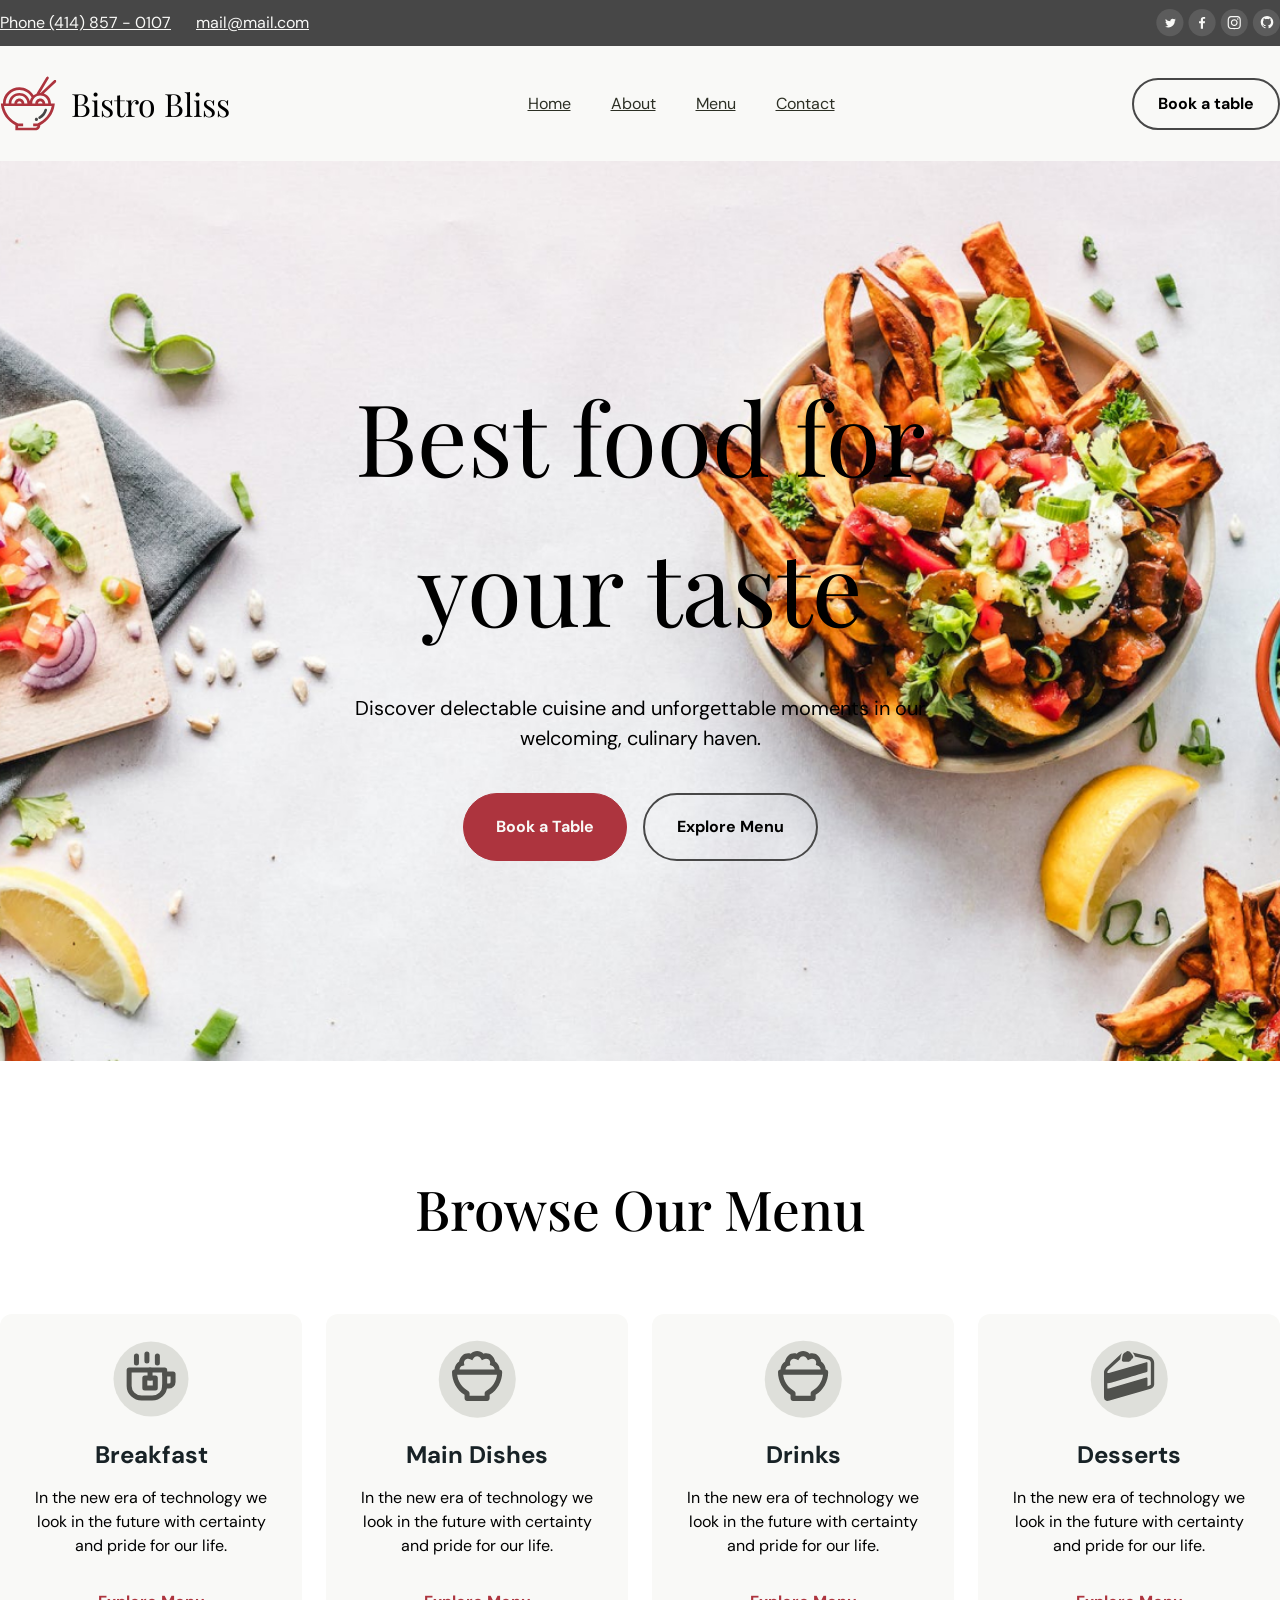
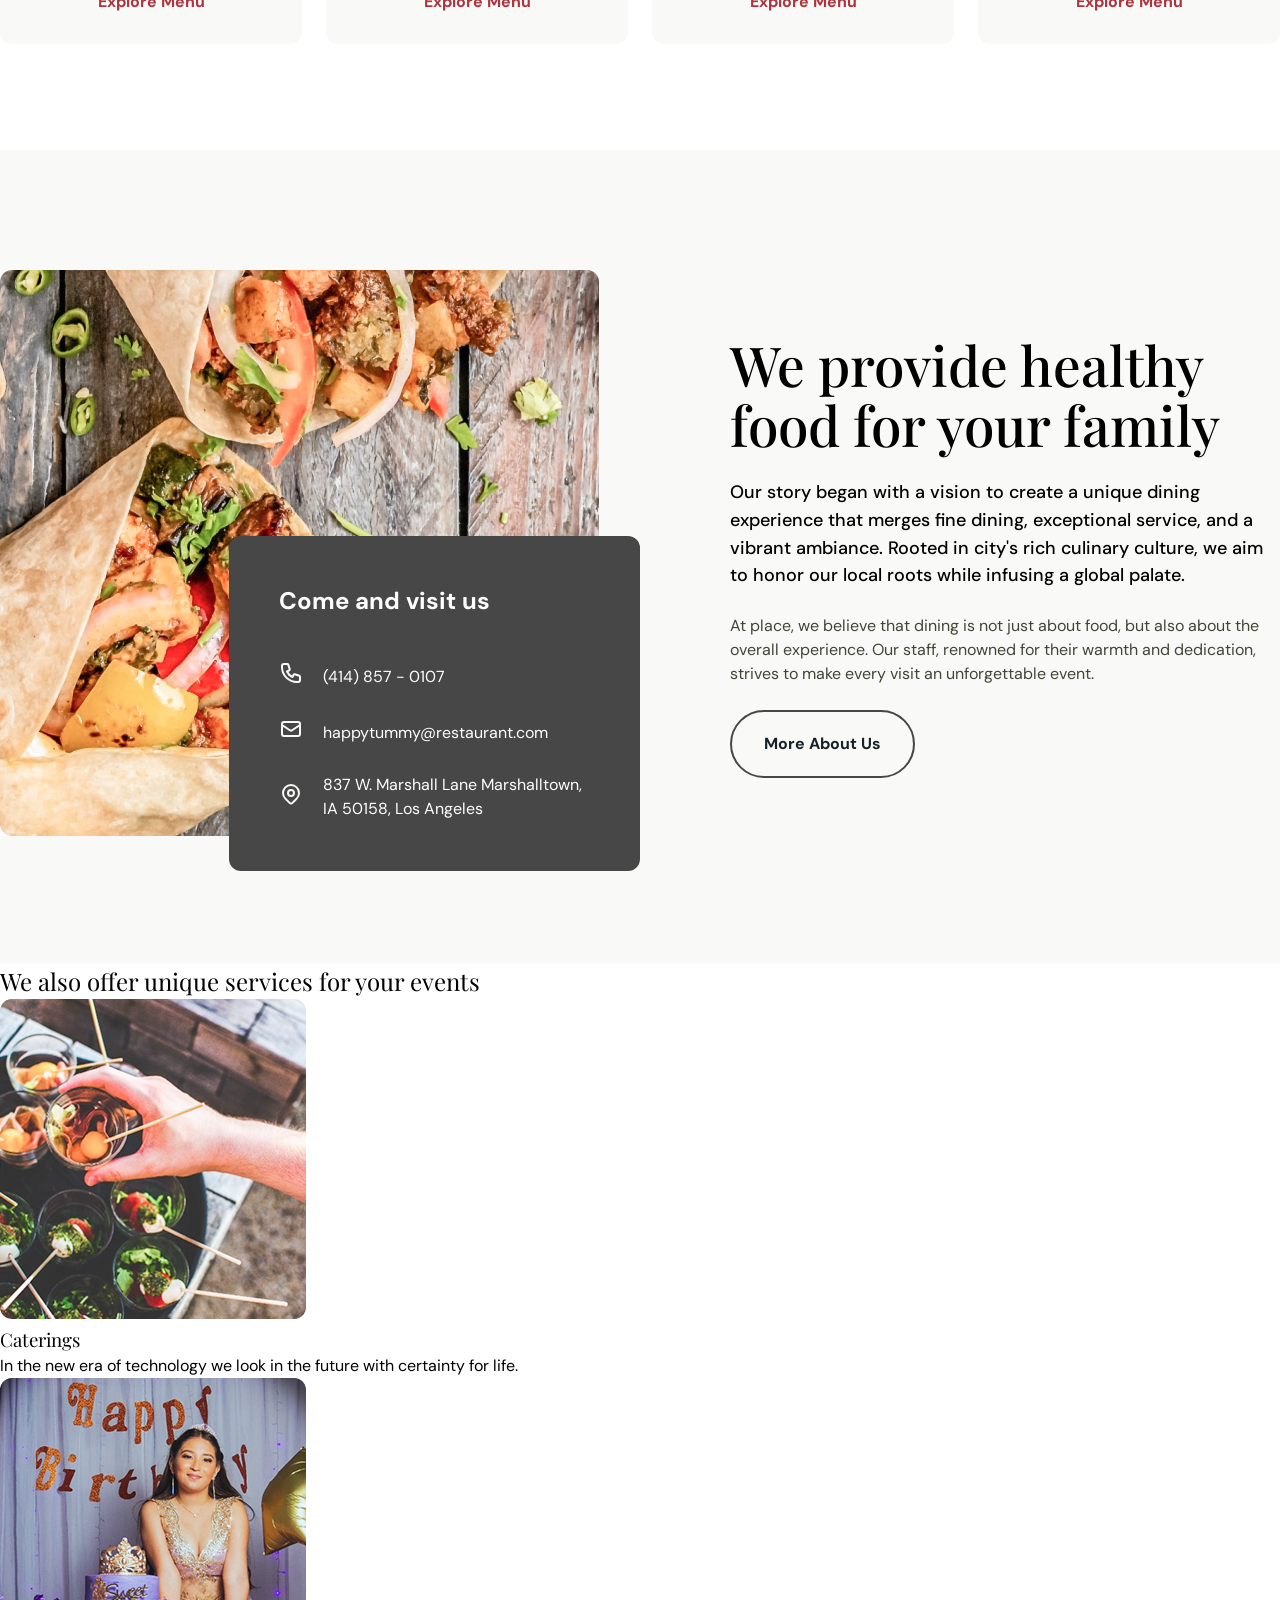
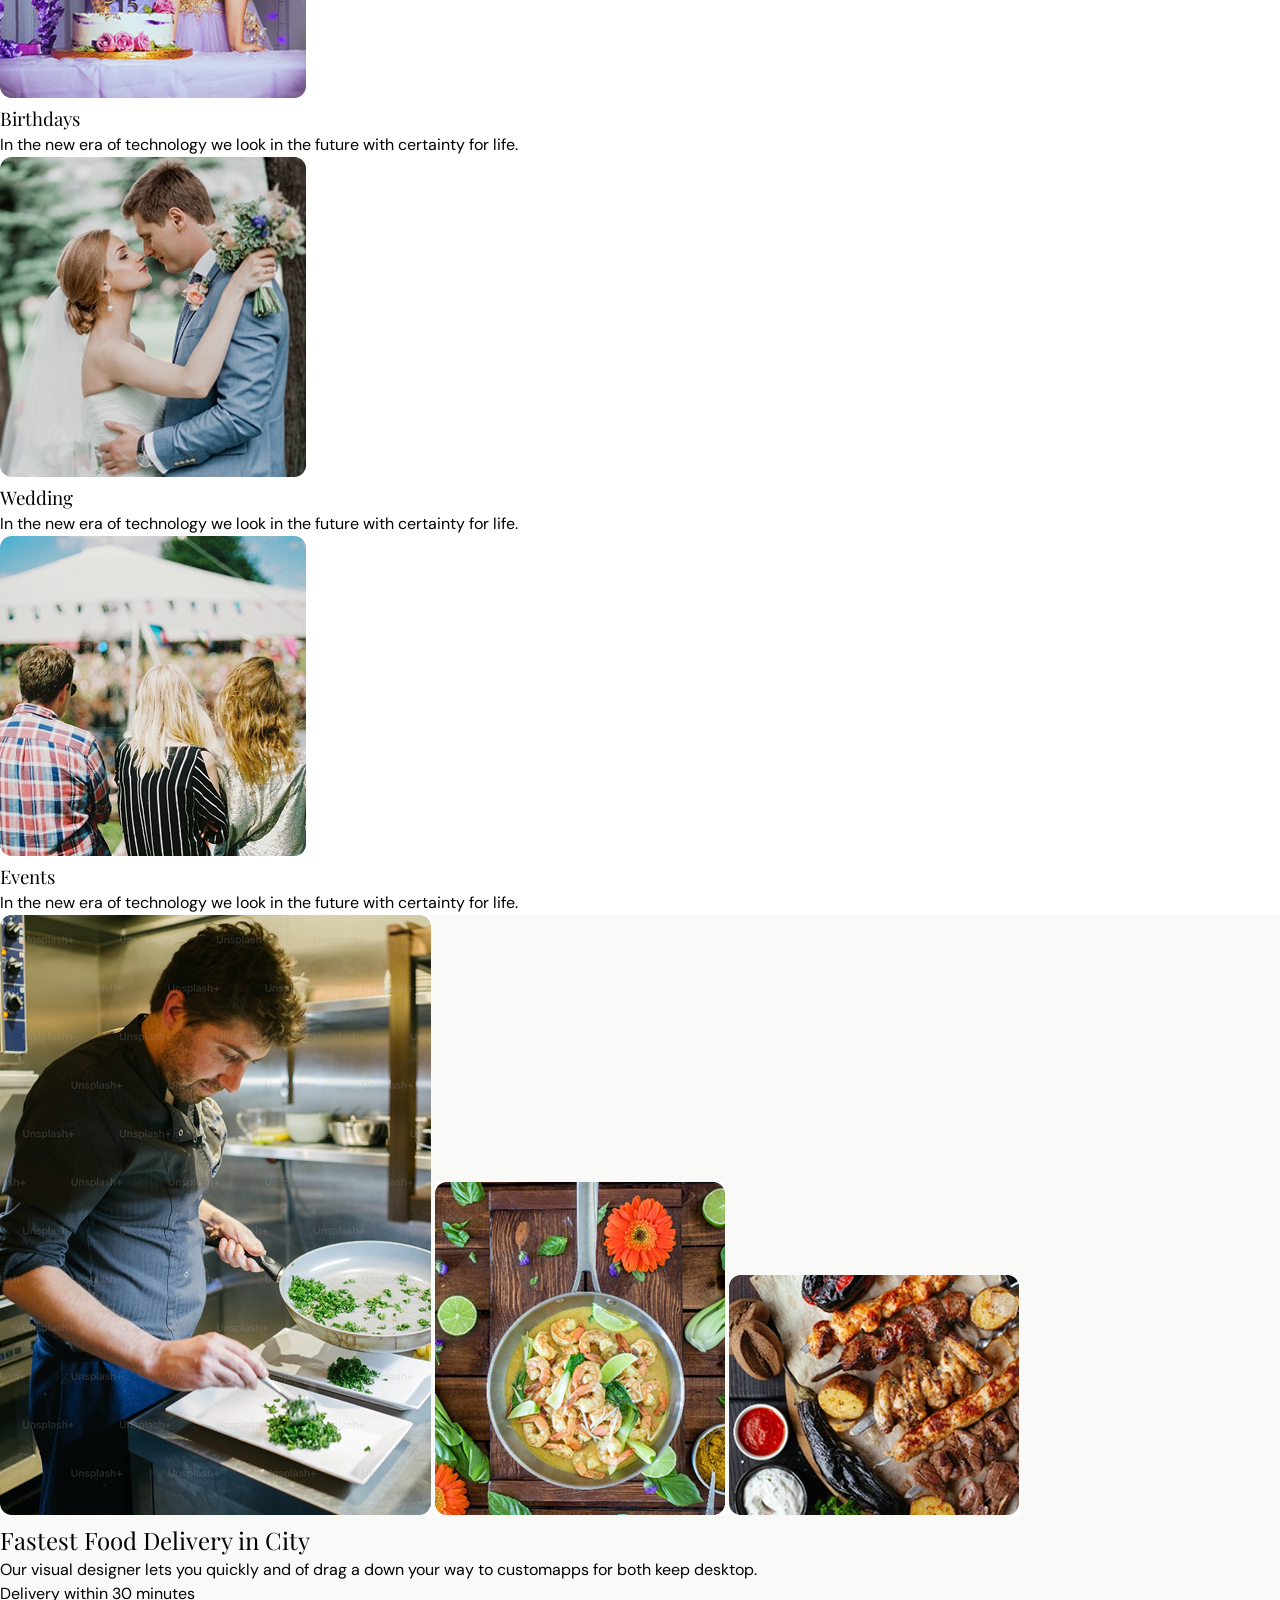
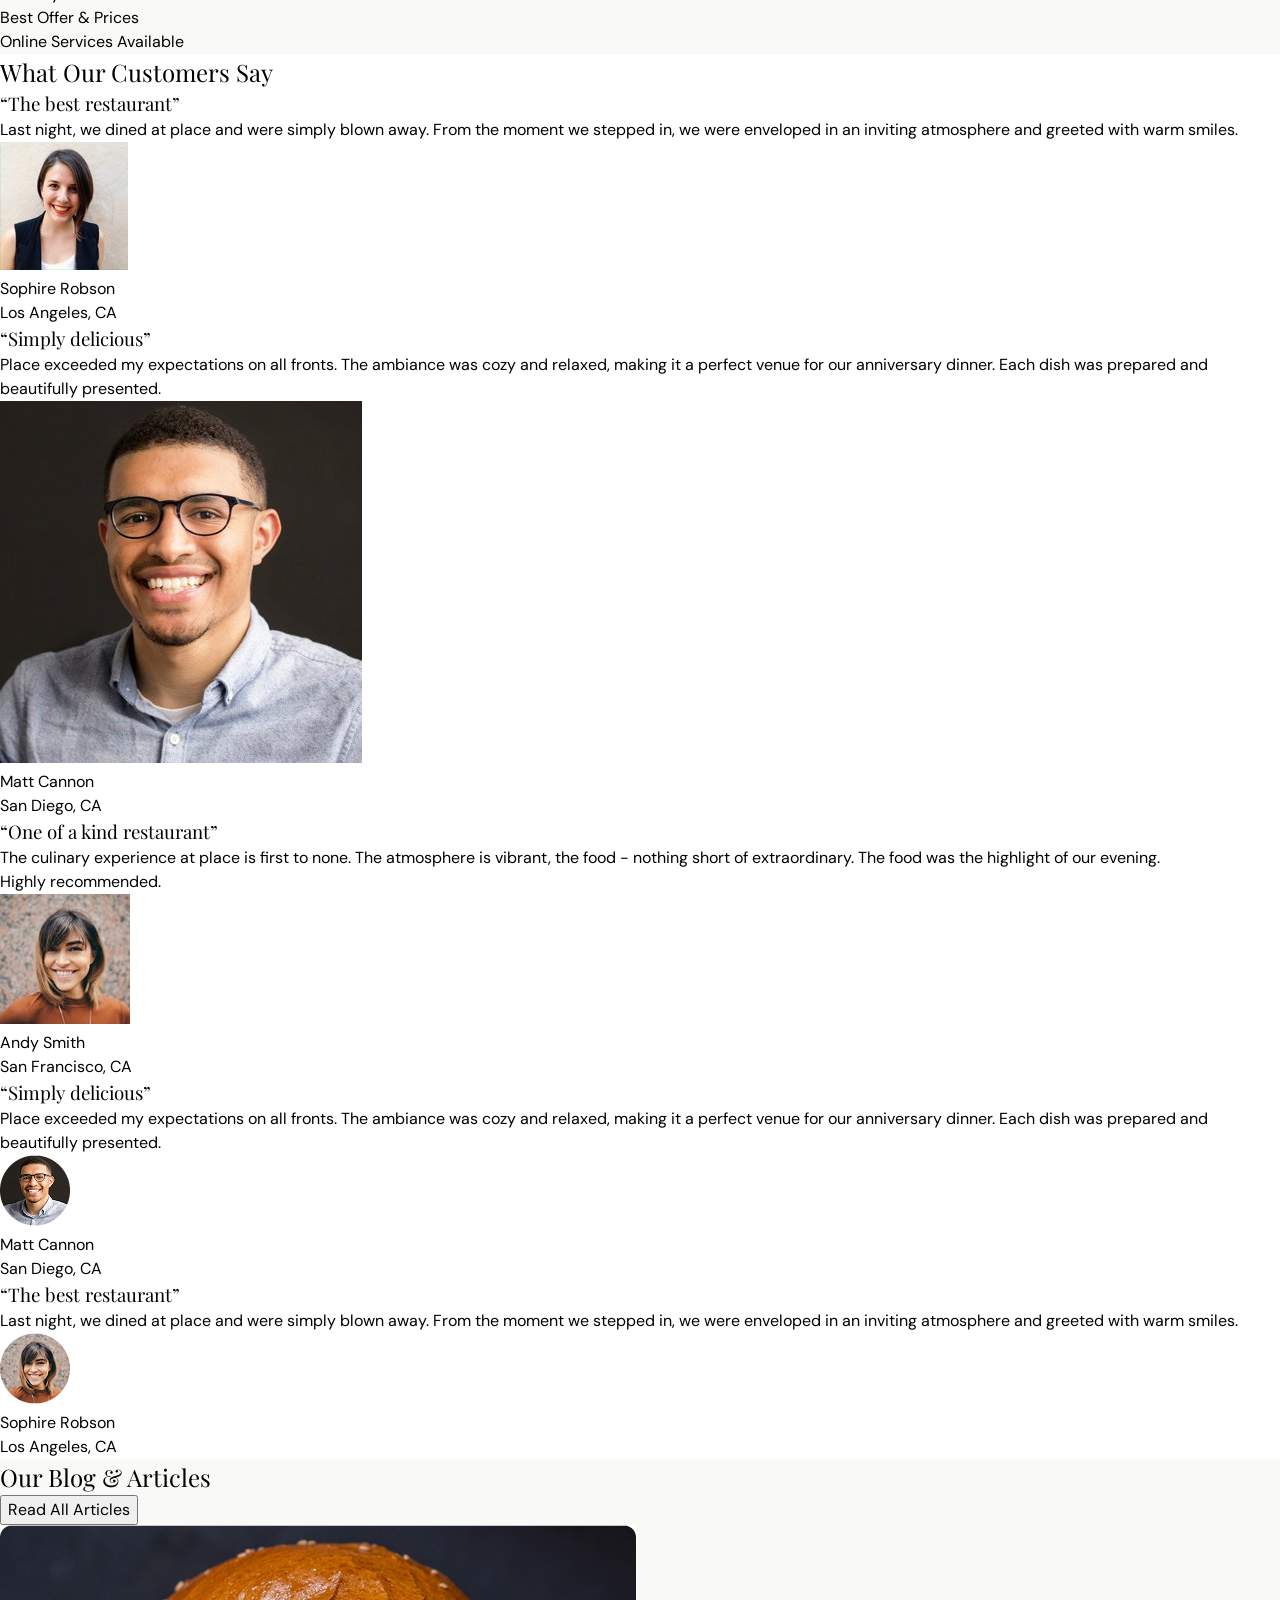
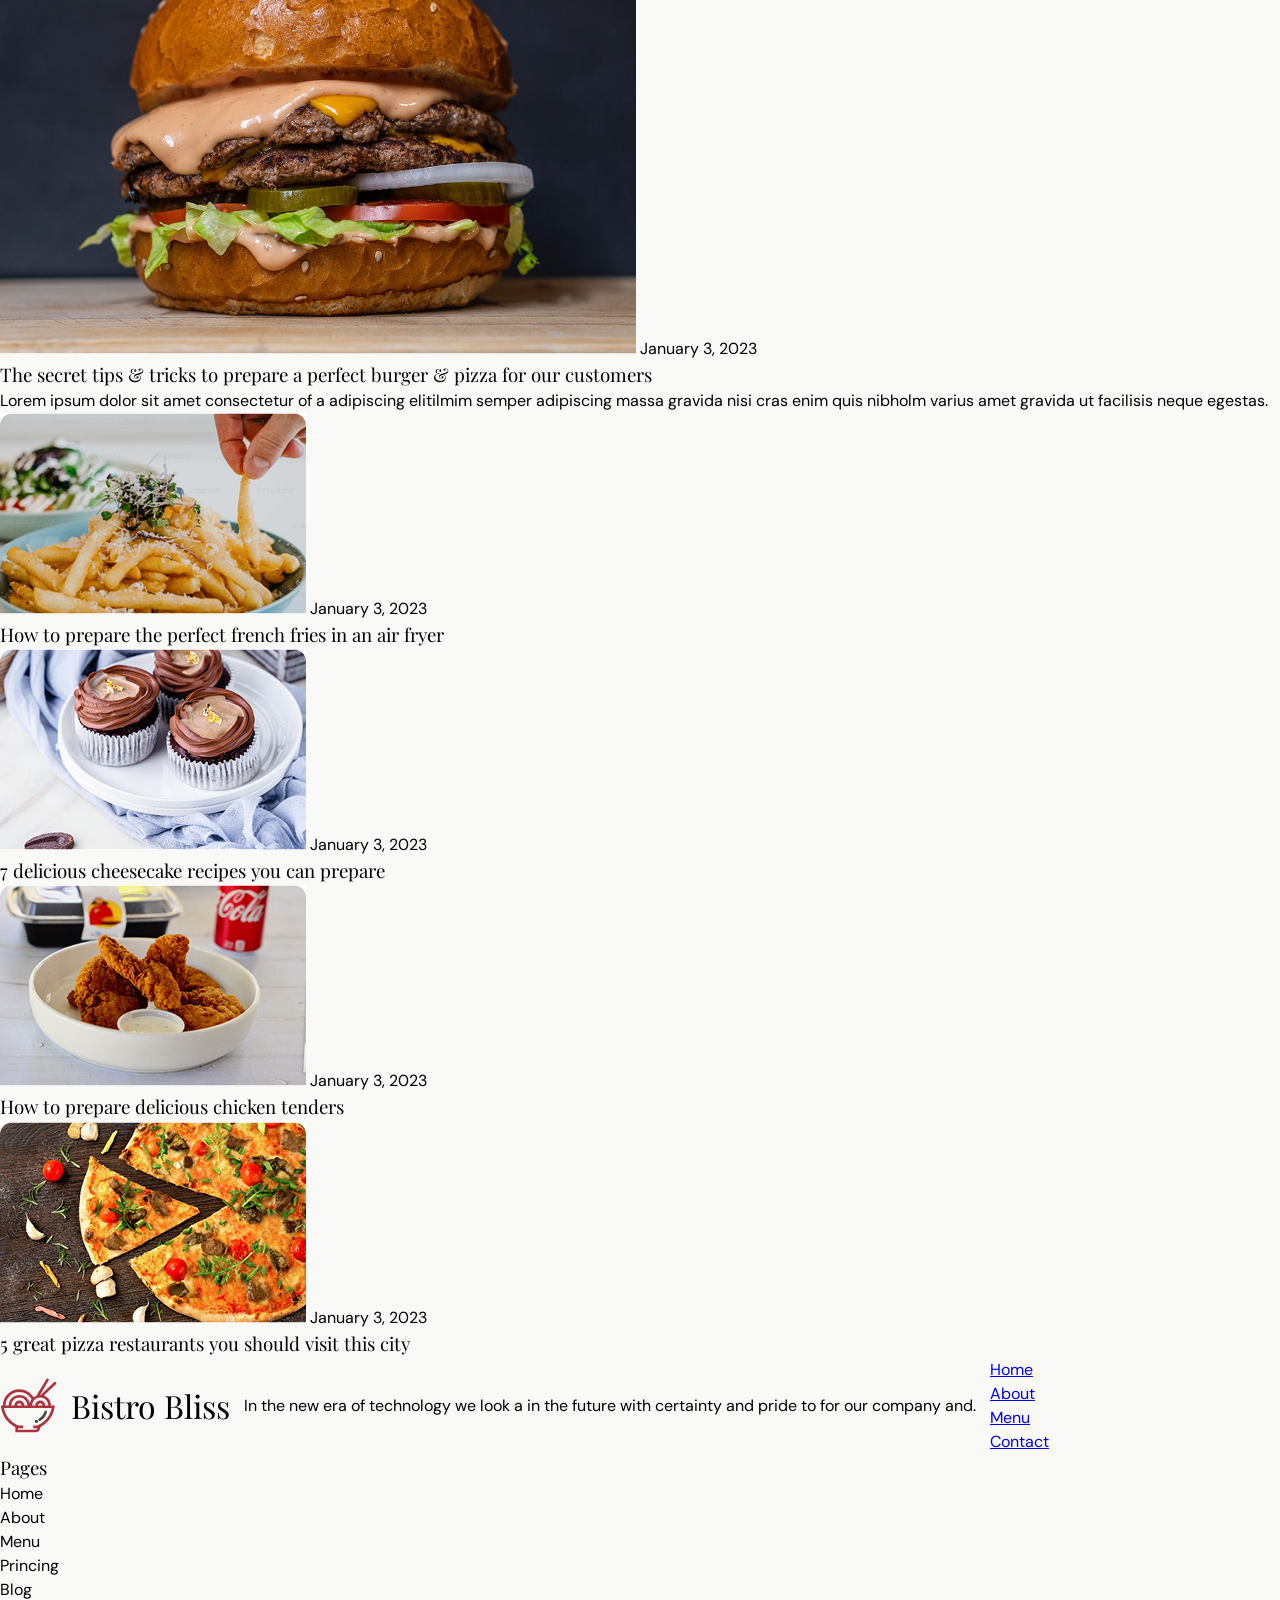
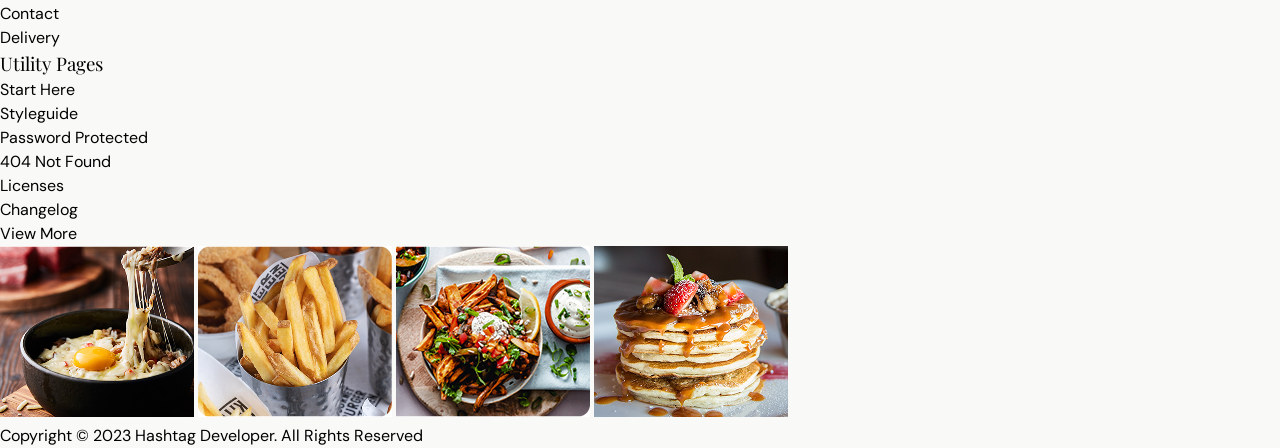
==== commit 7c1cadf6: "about-us css act" ====
--- a/index.html
+++ b/index.html
@@ -132,7 +132,7 @@
     </div>
     
 
-    <section class="about-us">
+    <section class="about-us container">
         <div class="about-us-info">
             <img class="about-us-info-img" src="./image/shawarma.jpg" alt="plato menu">
             <article class="about-us-info-box">
@@ -145,9 +145,9 @@
         <div class="about-us-text">
             <h2 class="about-us-title">We provide healthy food for your family
             </h2>
-            <p class="about-us-desc">Our story began with a vision to create a unique dining experience that merges fine dining, exceptional service, and a vibrant ambiance. Rooted in city's rich culinary culture, we aim to honor our local roots while infusing a global palate.</p>
+            <p class="about-us-desc-main">Our story began with a vision to create a unique dining experience that merges fine dining, exceptional service, and a vibrant ambiance. Rooted in city's rich culinary culture, we aim to honor our local roots while infusing a global palate.</p>
             <p class="about-us-desc">At place, we believe that dining is not just about food, but also about the overall experience. Our staff, renowned for their warmth and dedication, strives to make every visit an unforgettable event.</p>
-            <a class="about-us-link" href="#">More About Us</a>
+            <a class="button button-xl about-us-link" href="#">More About Us</a>
         </div>
     </section>
 
@@ -250,40 +250,40 @@
     </section>
 </div>
     
-    <section class="blog">
-        <div class="blog-header">
+<section class="blog">
+    <div class="blog-header">
             <h2 class="blog-title">Our Blog & Articles</h2>
             <button class="blog-button">Read All Articles</button>
-        </div>
-        <div class="blog-articles">
-            <article class="blog-article">
-                <img src="./image/blog-hamburguesa.jpg" alt="" class="blog-article-img">
-                <time datetime="" class="blog-article-date">January 3, 2023</time>
-                <h3 class="blog-article-title">The secret tips & tricks to prepare a perfect burger & pizza for our customers</h3>
-                <p class="blog-article-desc">Lorem ipsum dolor sit amet consectetur of a adipiscing elitilmim semper adipiscing massa gravida nisi cras enim quis nibholm varius amet gravida ut facilisis neque egestas.</p>
-            </article>
-            <article class="blog-article">
-                <img src="./image/blog-papas.jpg" alt="" class="blog-article-img">
-                <time datetime="" class="blog-article-date">January 3, 2023</time>
-                <h3 class="blog-article-title">How to prepare the perfect french fries in an air fryer</h3>
-            </article>
-            <article class="blog-article">
-                <img src="./image/blog-cupcakes.jpg" alt="" class="blog-article-img">
-                <time datetime="" class="blog-article-date">January 3, 2023</time>
-                <h3 class="blog-article-title">7 delicious cheesecake recipes you can prepare</h3>
-            </article>
-            <article class="blog-article">
-                <img src="./image/blog-pollo.jpg" alt="" class="blog-article-img">
-                <time datetime="" class="blog-article-date">January 3, 2023</time>
-                <h3 class="blog-article-title">How to prepare delicious chicken tenders</h3>
-            </article>
-            <article class="blog-article">
-                <img src="./image/blog-pizza.jpg" alt="" class="blog-article-img">
-                <time datetime="" class="blog-article-date">January 3, 2023</time>
-                <h3 class="blog-article-title">5 great pizza restaurants you should visit this city</h3>
-            </article>
-        </div>
-    </section>
+    </div>
+    <div class="blog-articles">
+        <article class="blog-article">
+            <img src="./image/blog-hamburguesa.jpg" alt="" class="blog-article-img">
+            <time datetime="" class="blog-article-date">January 3, 2023</time>
+            <h3 class="blog-article-title">The secret tips & tricks to prepare a perfect burger & pizza for our customers</h3>
+            <p class="blog-article-desc">Lorem ipsum dolor sit amet consectetur of a adipiscing elitilmim semper adipiscing massa gravida nisi cras enim quis nibholm varius amet gravida ut facilisis neque egestas.</p>
+        </article>
+        <article class="blog-article">
+            <img src="./image/blog-papas.jpg" alt="" class="blog-article-img">
+            <time datetime="" class="blog-article-date">January 3, 2023</time>
+            <h3 class="blog-article-title">How to prepare the perfect french fries in an air fryer</h3>
+        </article>
+        <article class="blog-article">
+            <img src="./image/blog-cupcakes.jpg" alt="" class="blog-article-img">
+            <time datetime="" class="blog-article-date">January 3, 2023</time>
+            <h3 class="blog-article-title">7 delicious cheesecake recipes you can prepare</h3>
+        </article>
+        <article class="blog-article">
+            <img src="./image/blog-pollo.jpg" alt="" class="blog-article-img">
+            <time datetime="" class="blog-article-date">January 3, 2023</time>
+            <h3 class="blog-article-title">How to prepare delicious chicken tenders</h3>
+        </article>
+        <article class="blog-article">
+            <img src="./image/blog-pizza.jpg" alt="" class="blog-article-img">
+            <time datetime="" class="blog-article-date">January 3, 2023</time>
+            <h3 class="blog-article-title">5 great pizza restaurants you should visit this city</h3>
+        </article>
+    </div>
+</section>
 </main>
 
 <footer class="footer">
--- a/css/style.css
+++ b/css/style.css
@@ -10,6 +10,7 @@
 @import "./elements/header.css";
 @import "./elements/hero-banner.css";
 @import "./elements/our-menu.css";
+@import "./elements/about-us.css";
 
 /* Components */
 @import "./components/buttons.css";
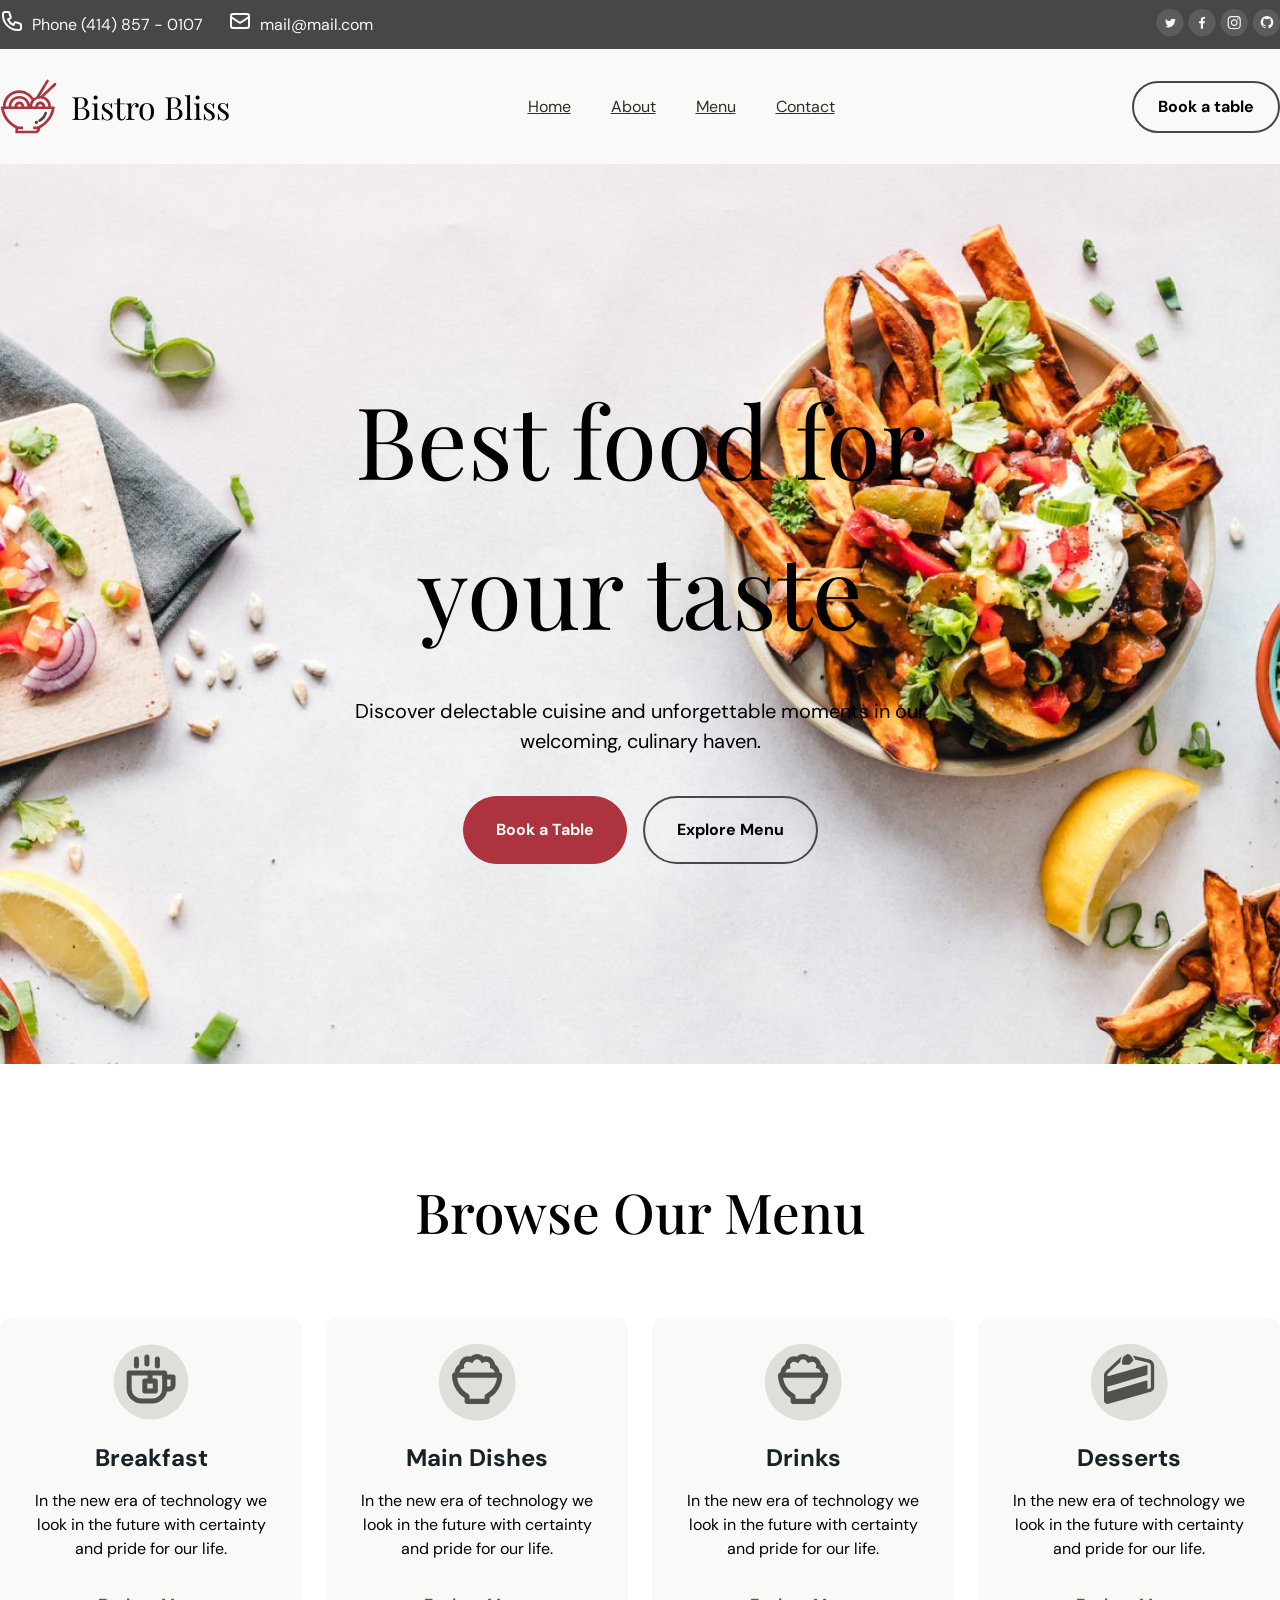
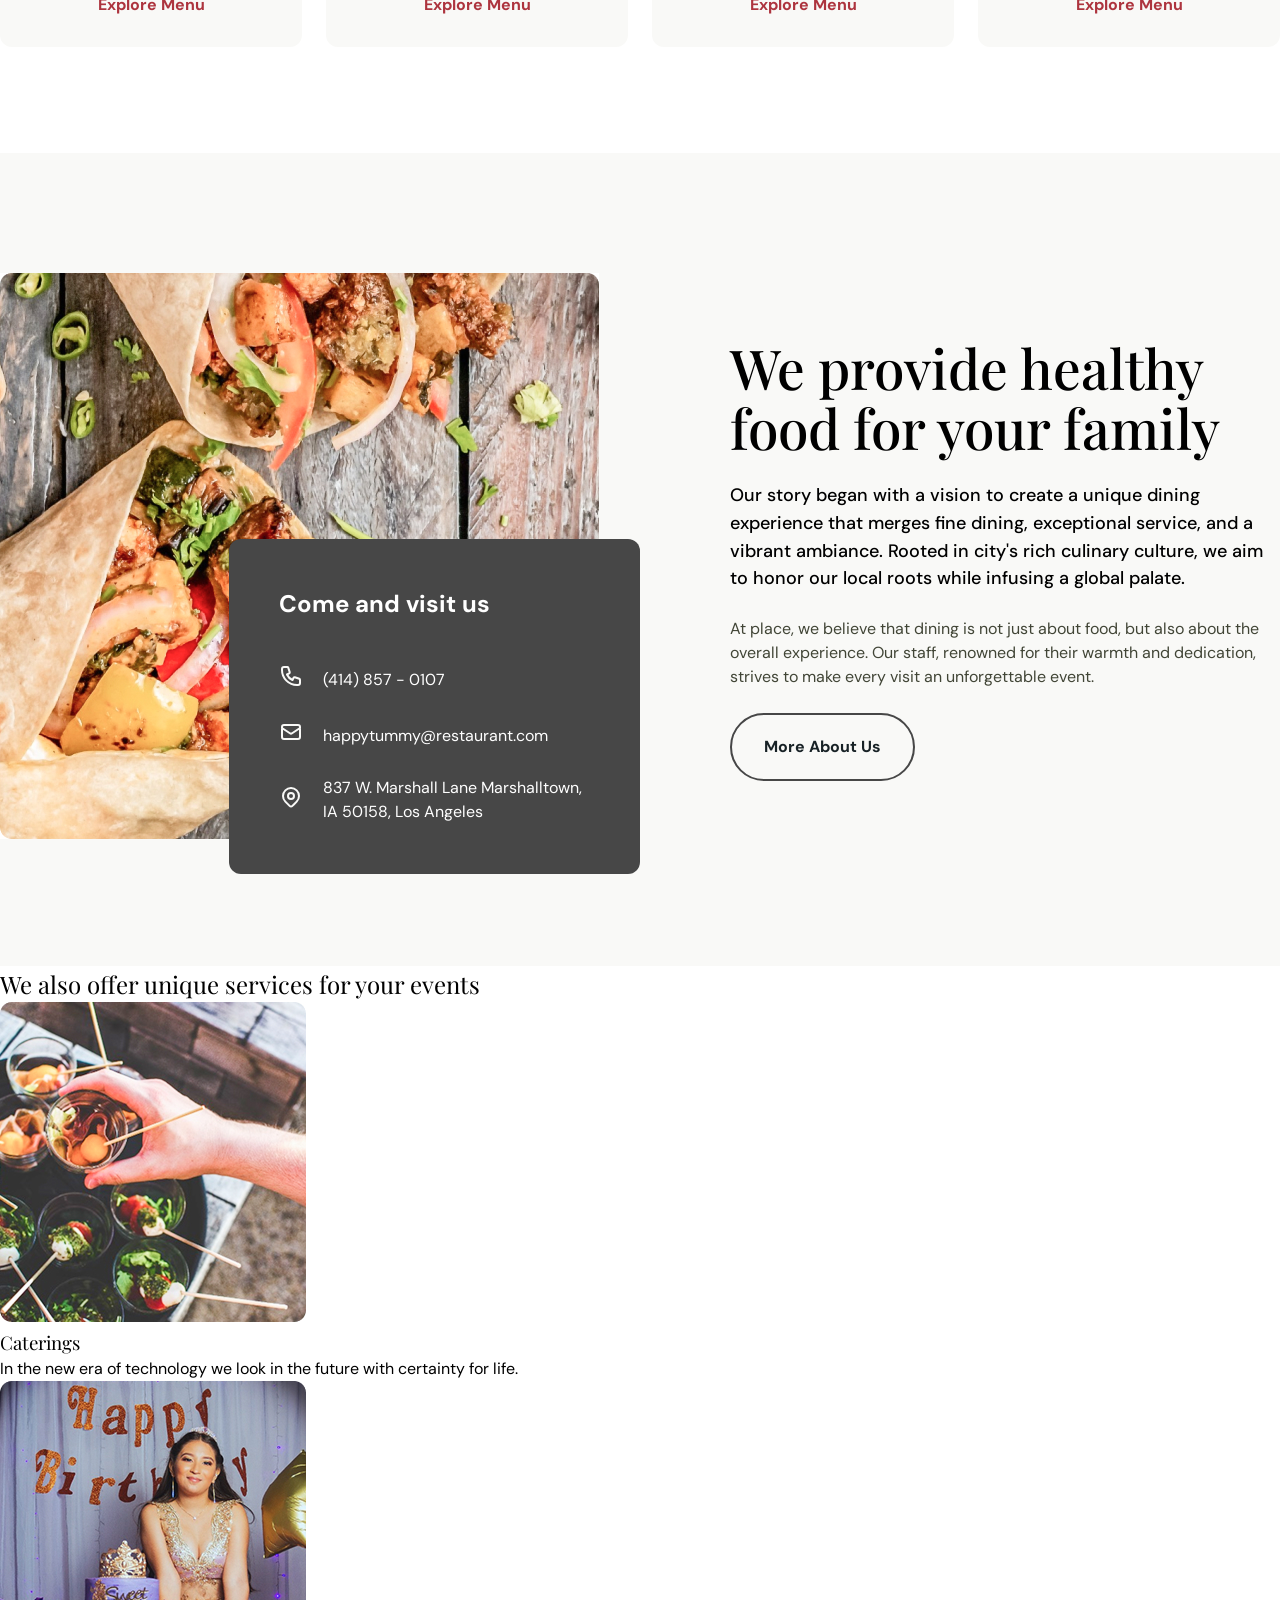
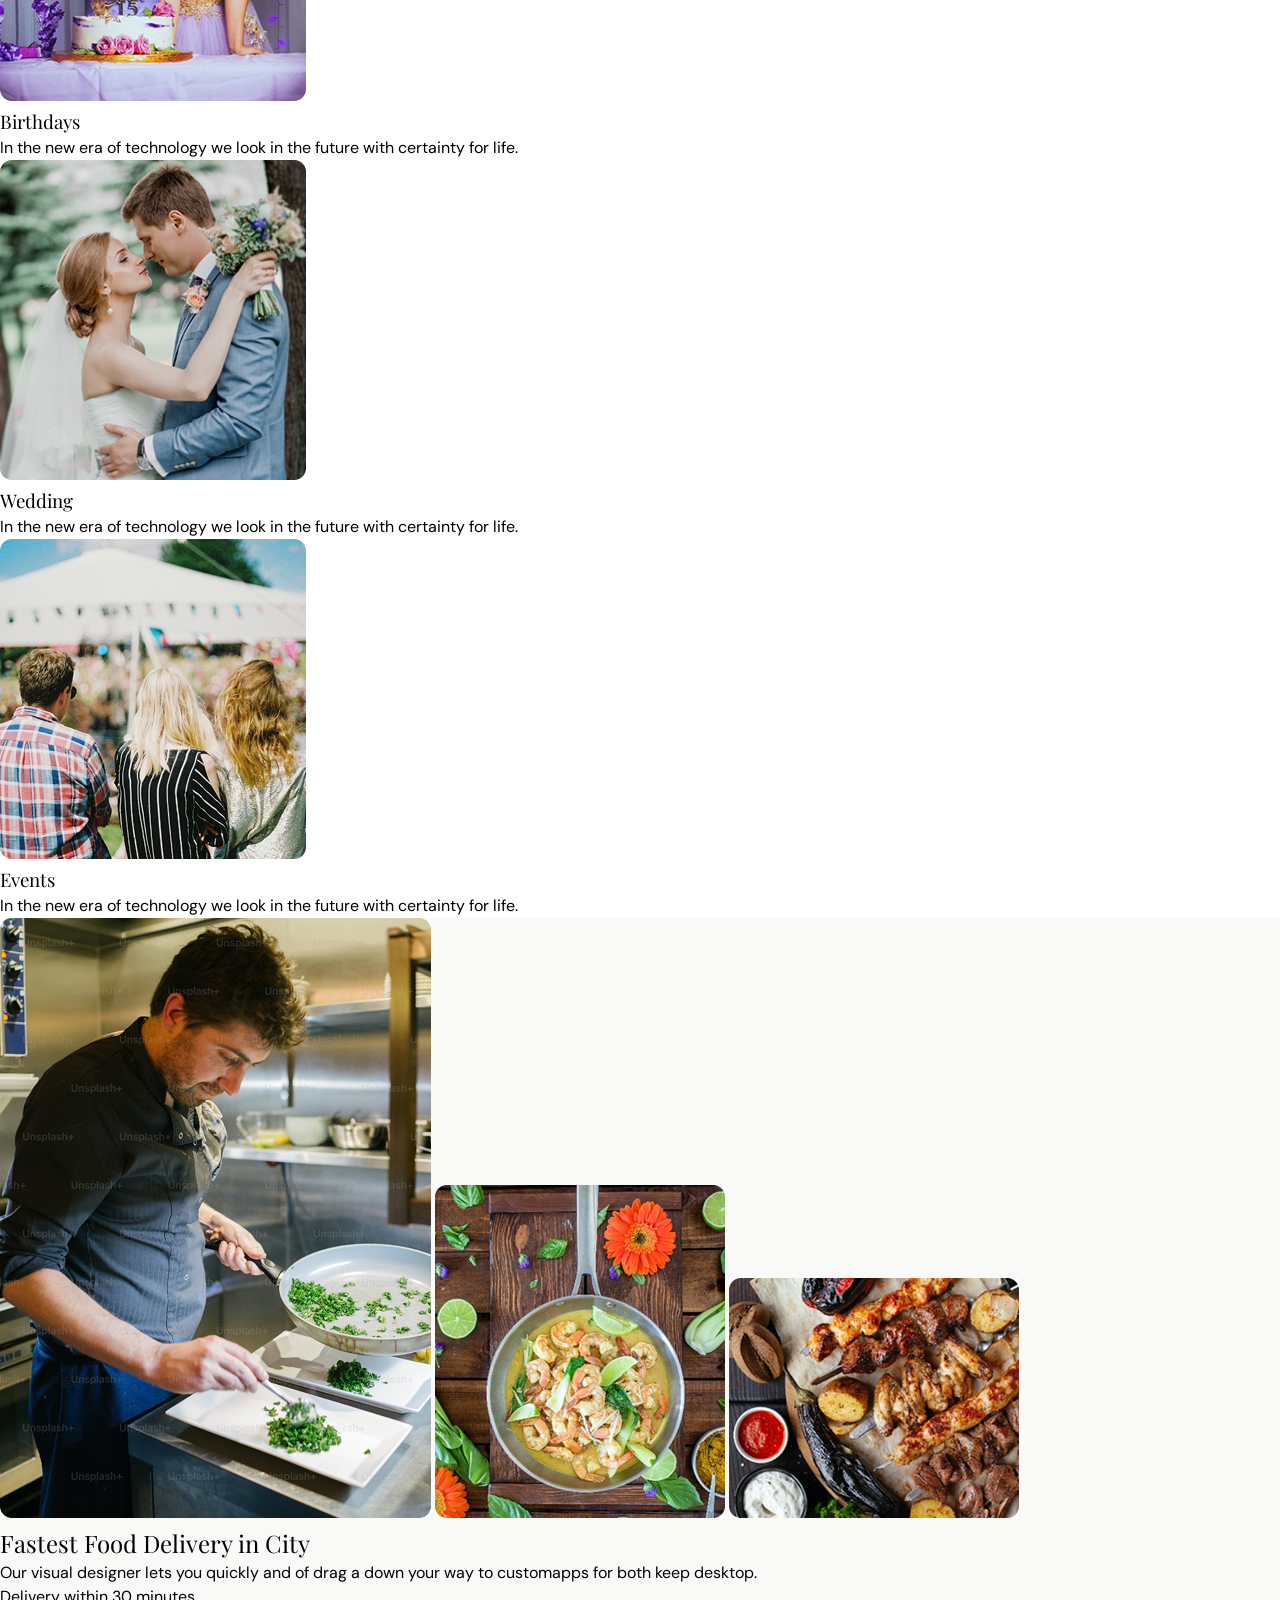
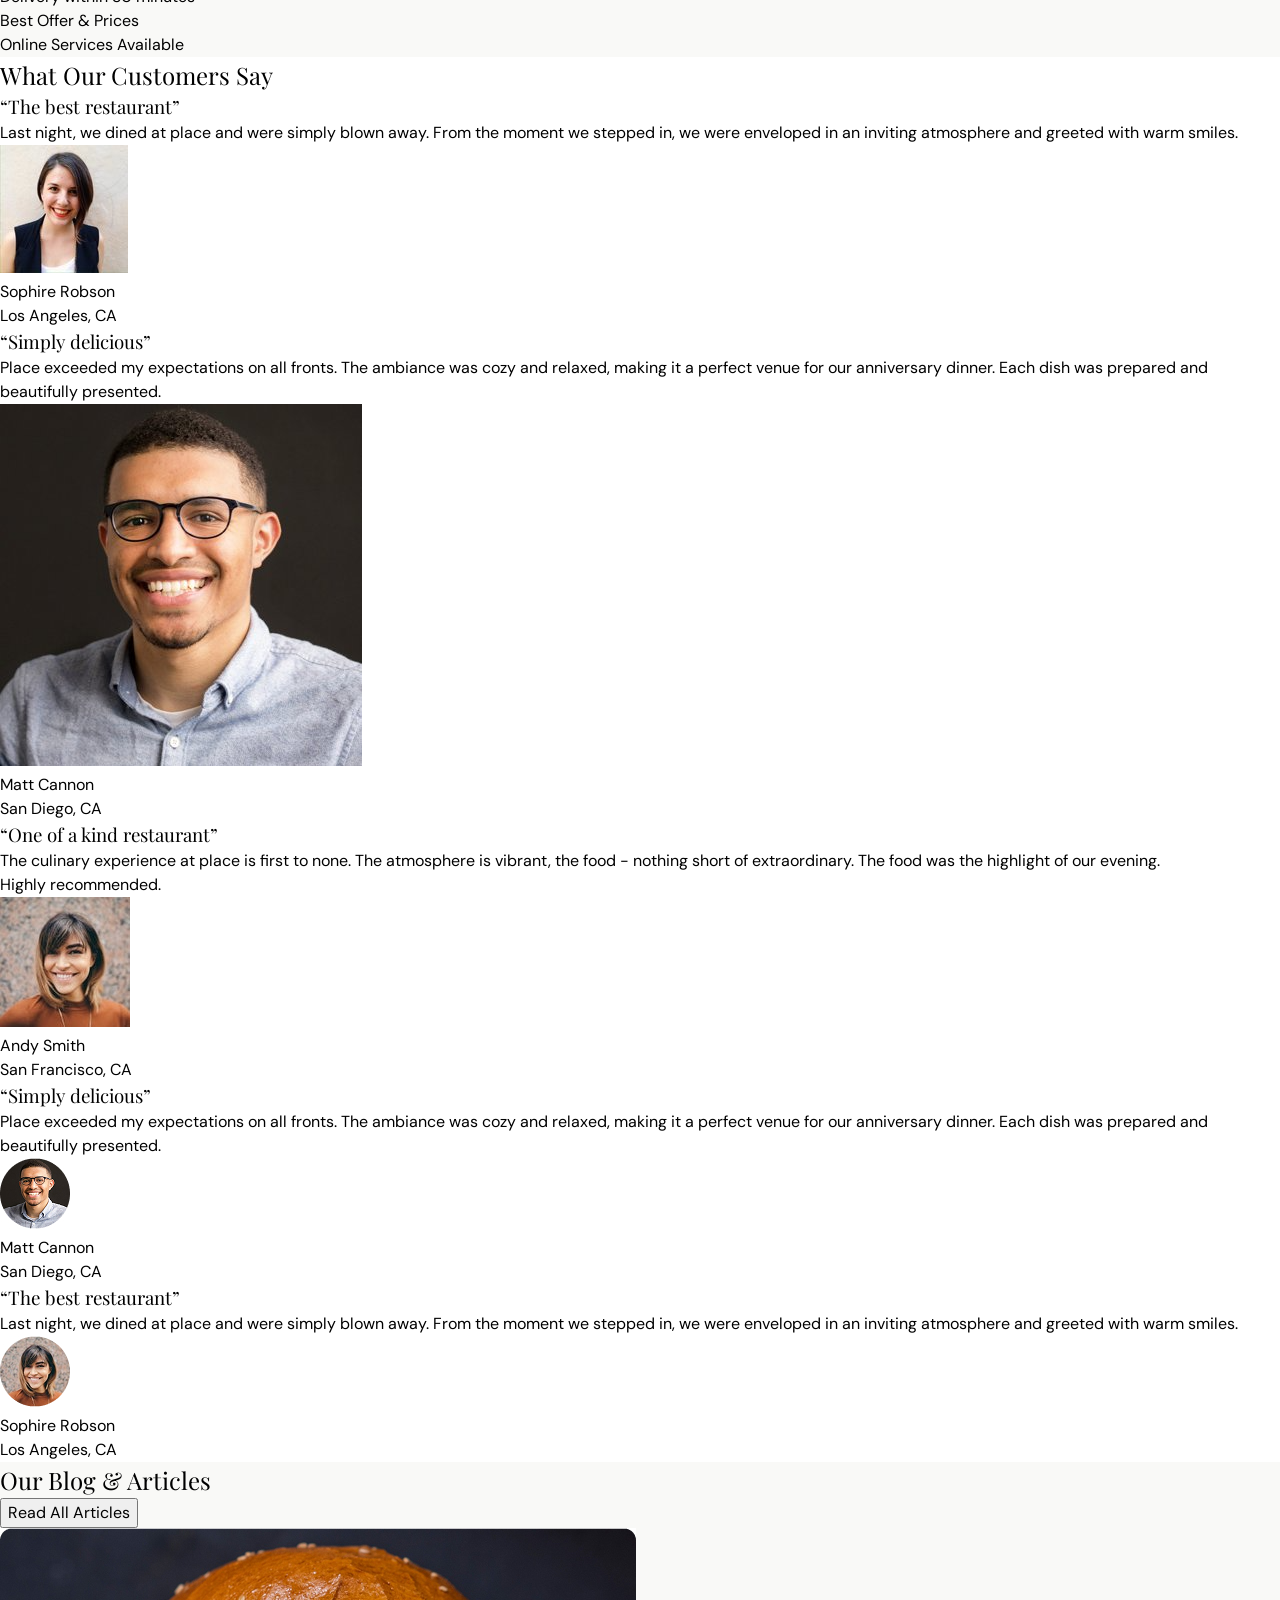
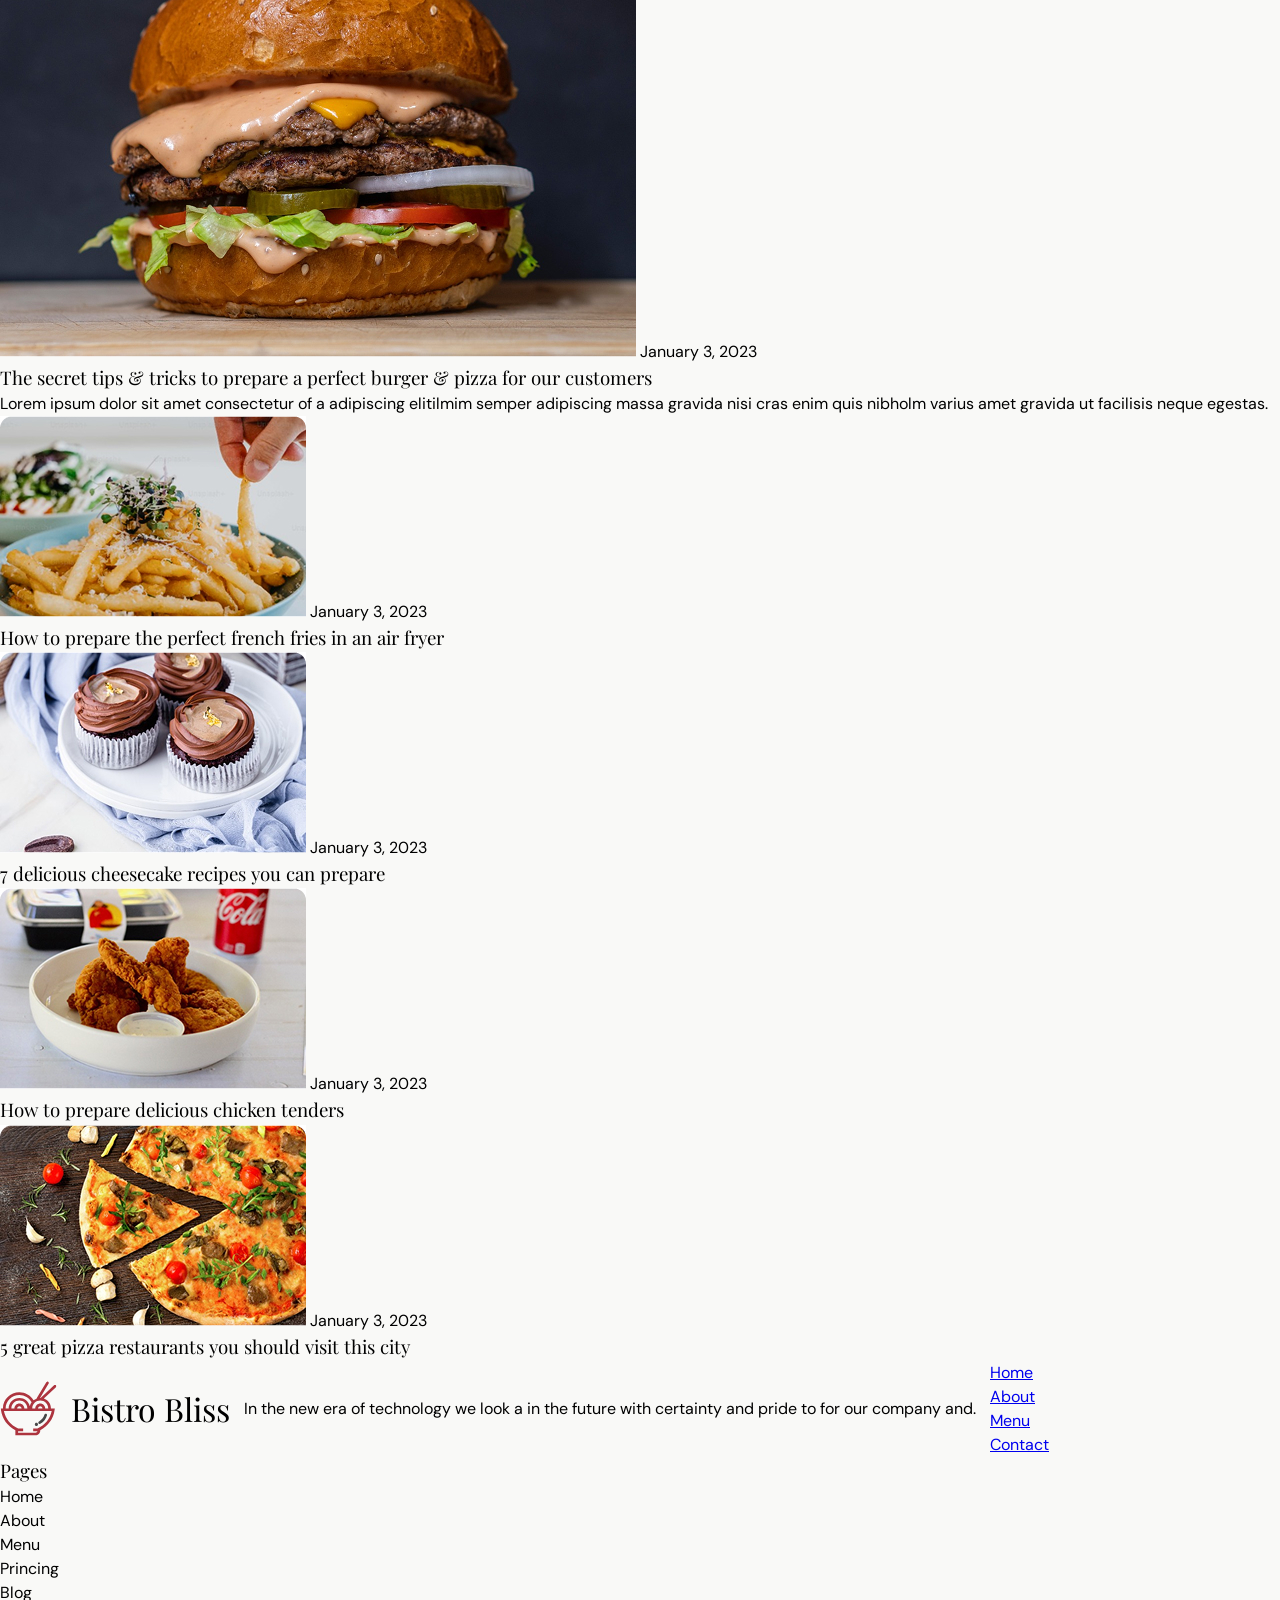
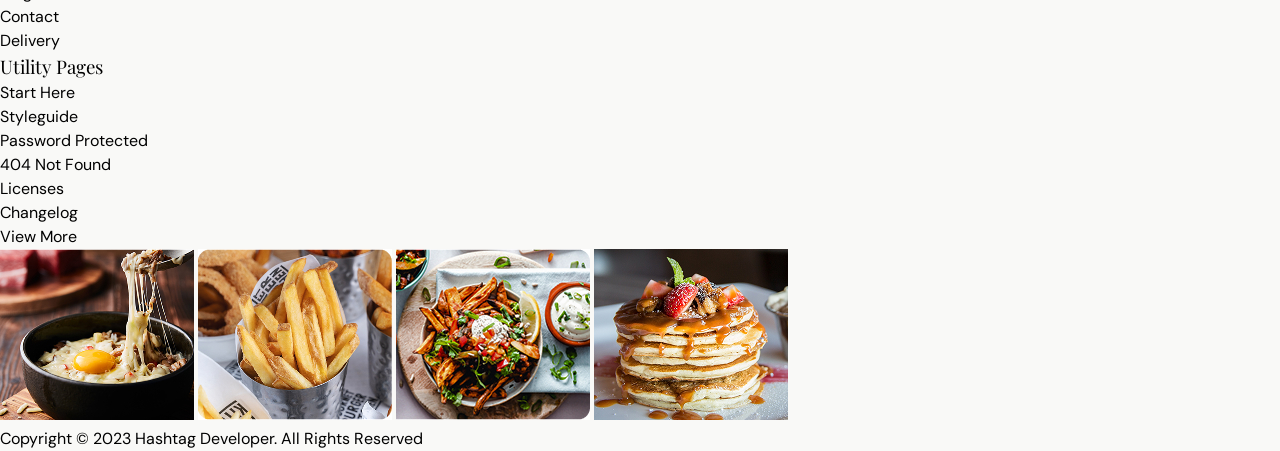
==== commit ec2f7387: "top-bar act css" ====
--- a/index.html
+++ b/index.html
@@ -15,8 +15,8 @@
     <div class="bg-dark-gray">
         <div class="top-bar container"> 
             <div class="top-bar-contact">
-                <a href="tel:123456789">Phone (414) 857 - 0107</a>
-                <a href="mailto:mail@mail.com">mail@mail.com</a>
+                <a class="top-bar-contact-phone" href="tel:123456789">Phone (414) 857 - 0107</a>
+                <a class="top-bar-contact-mail" href="mailto:mail@mail.com">mail@mail.com</a>
             </div>
             <nav class="top-bar-social">
                 <ul class="top-bar-social-menu">
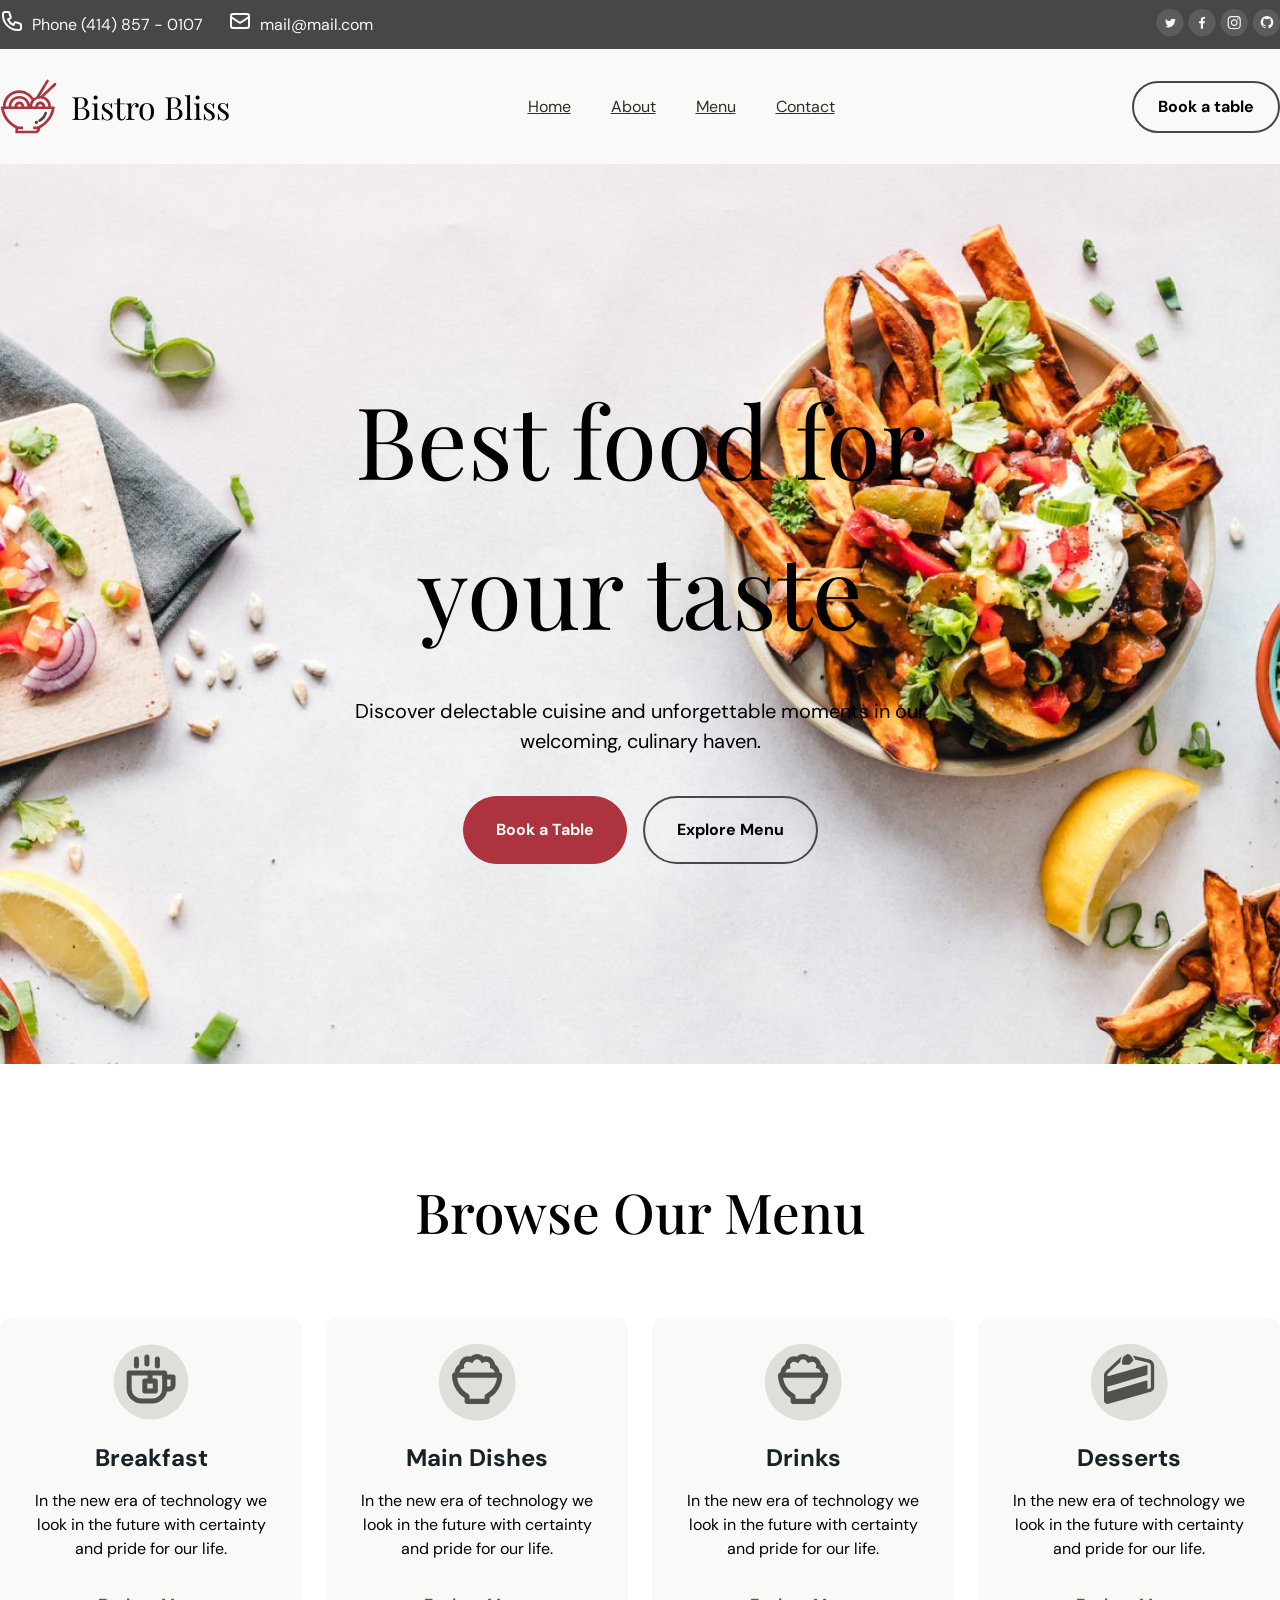
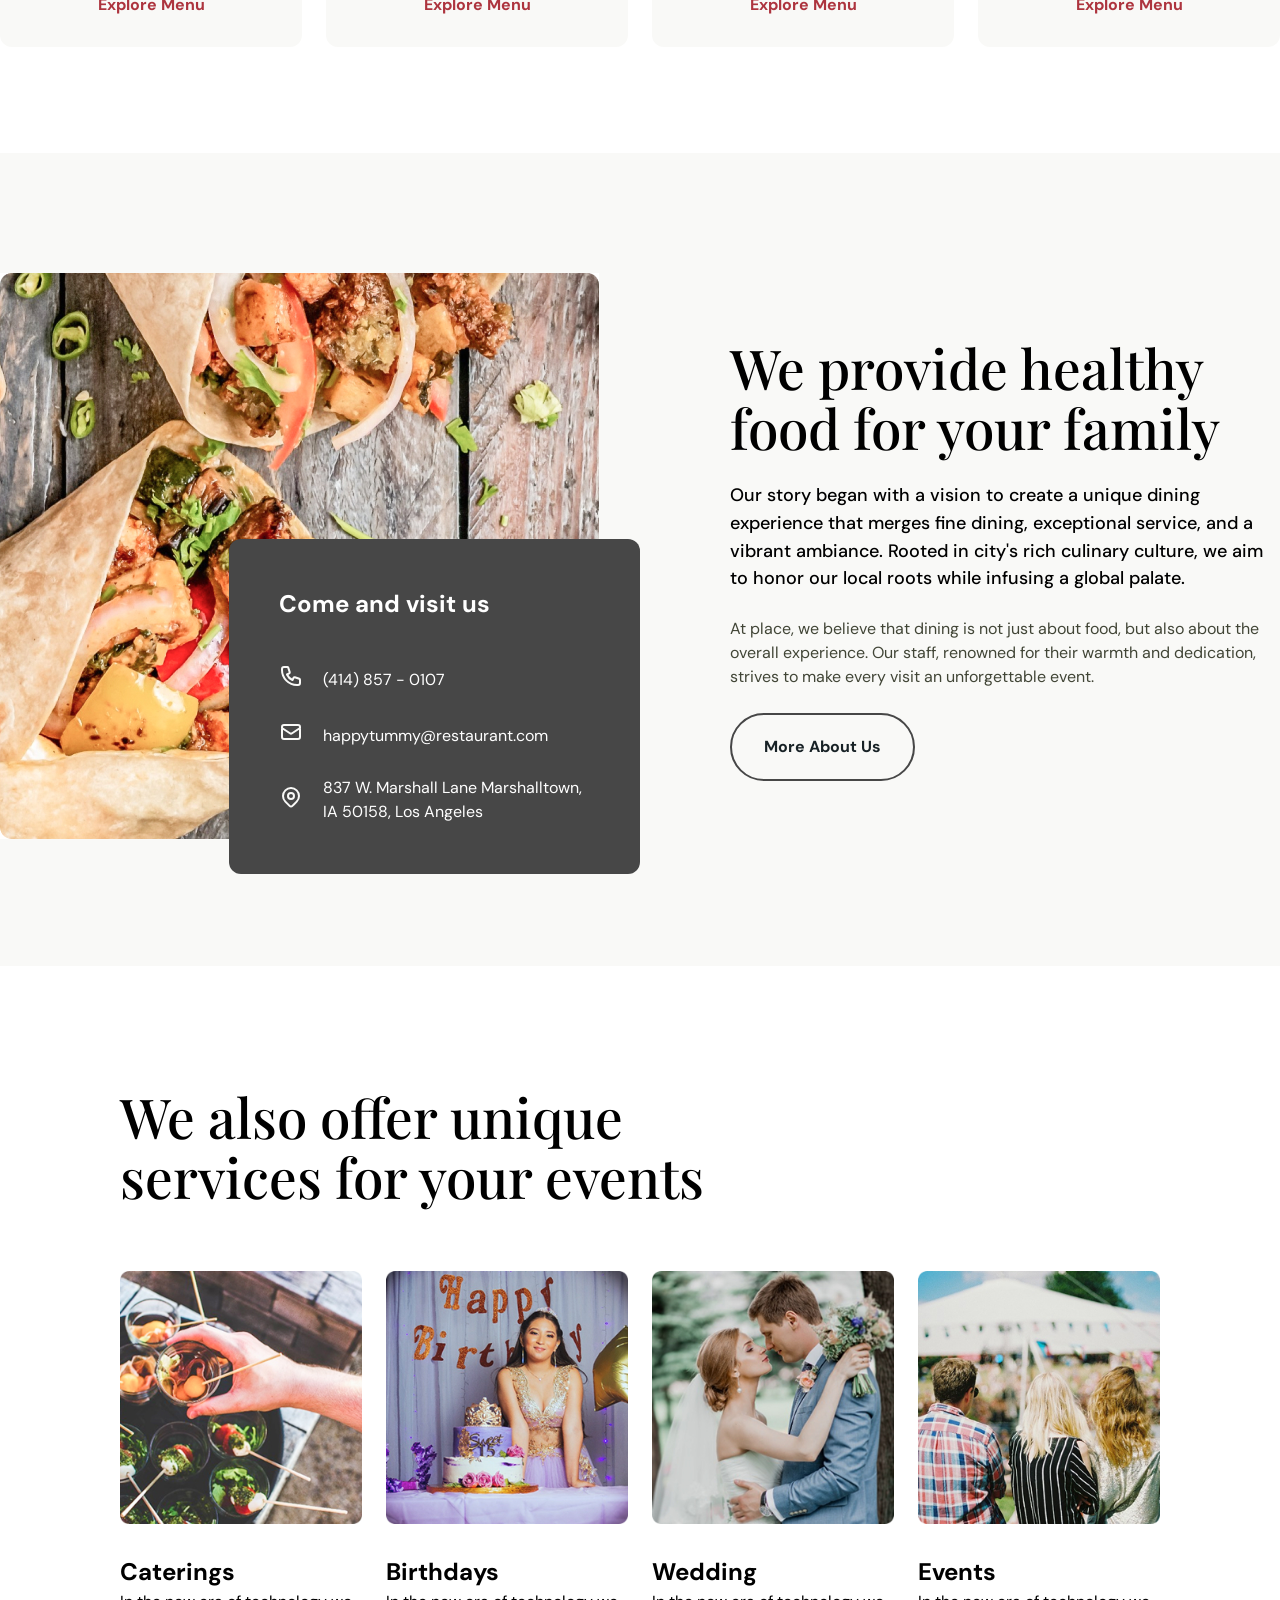
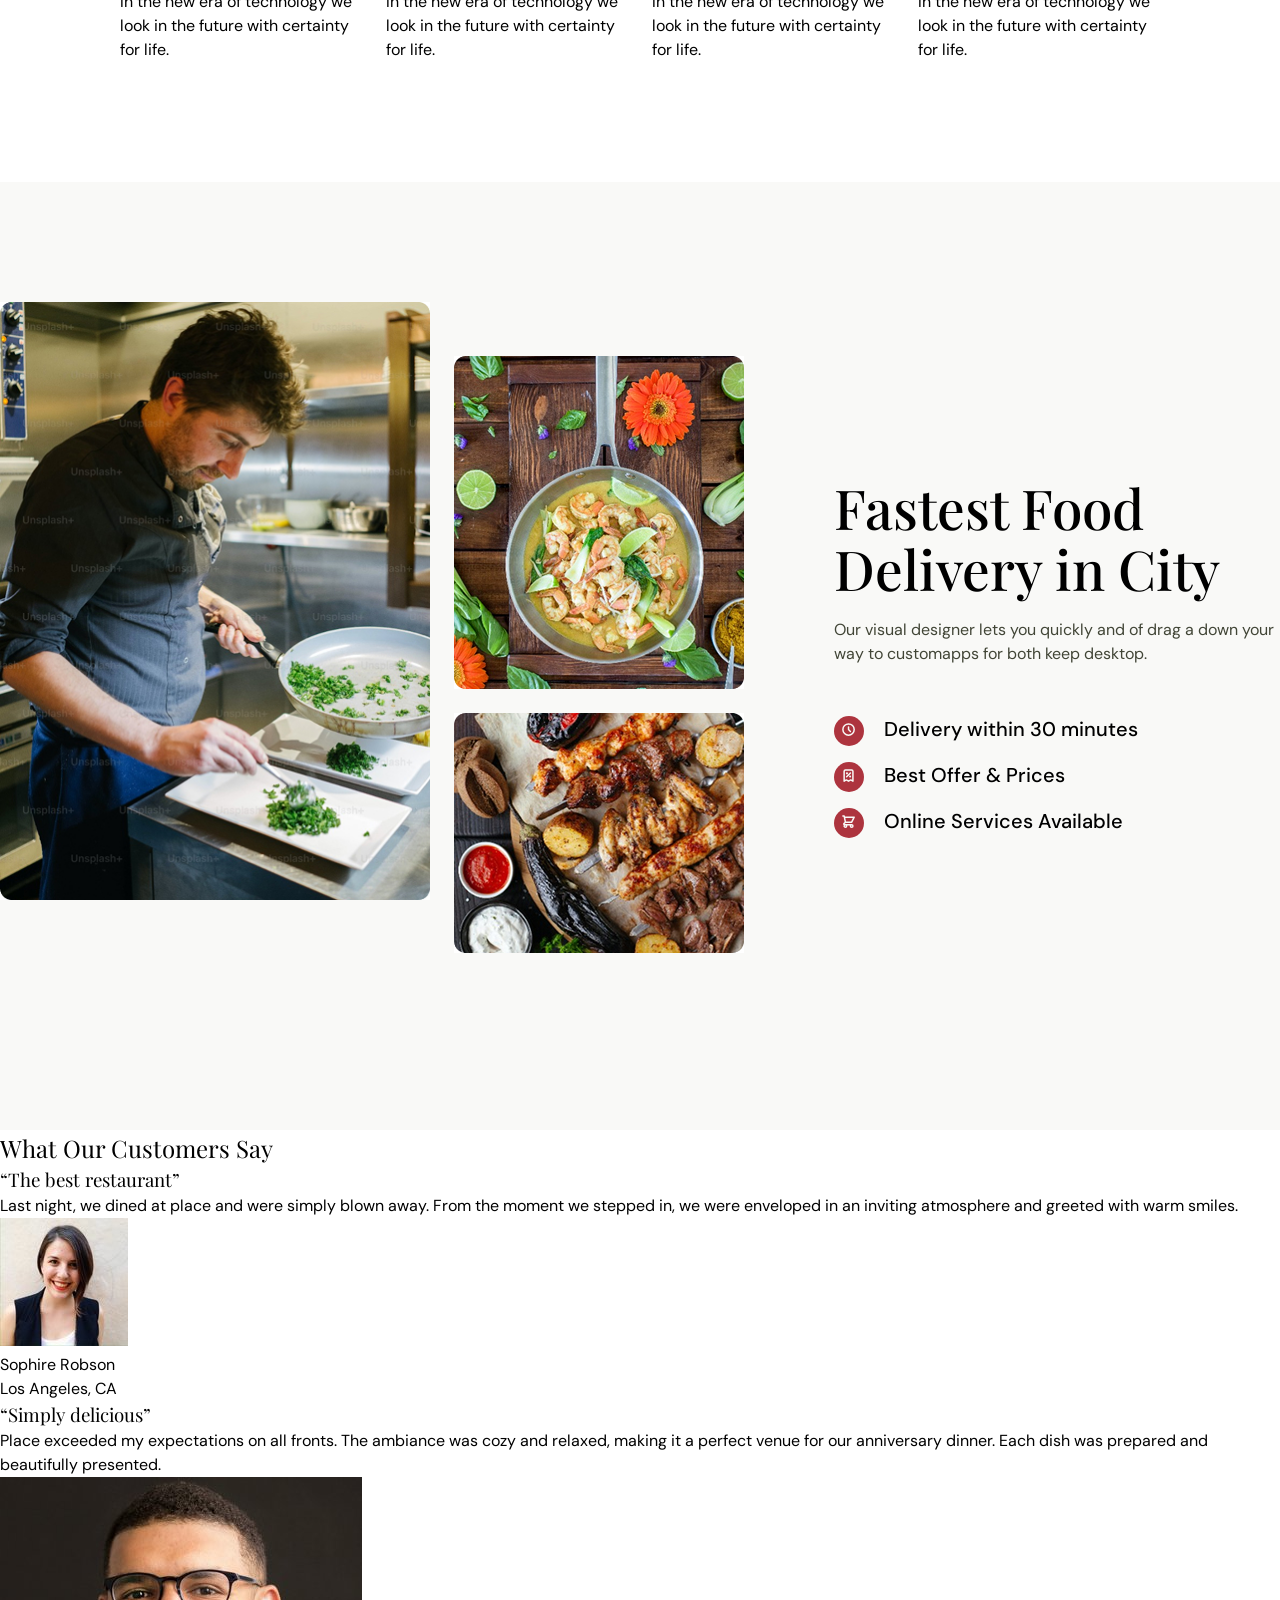
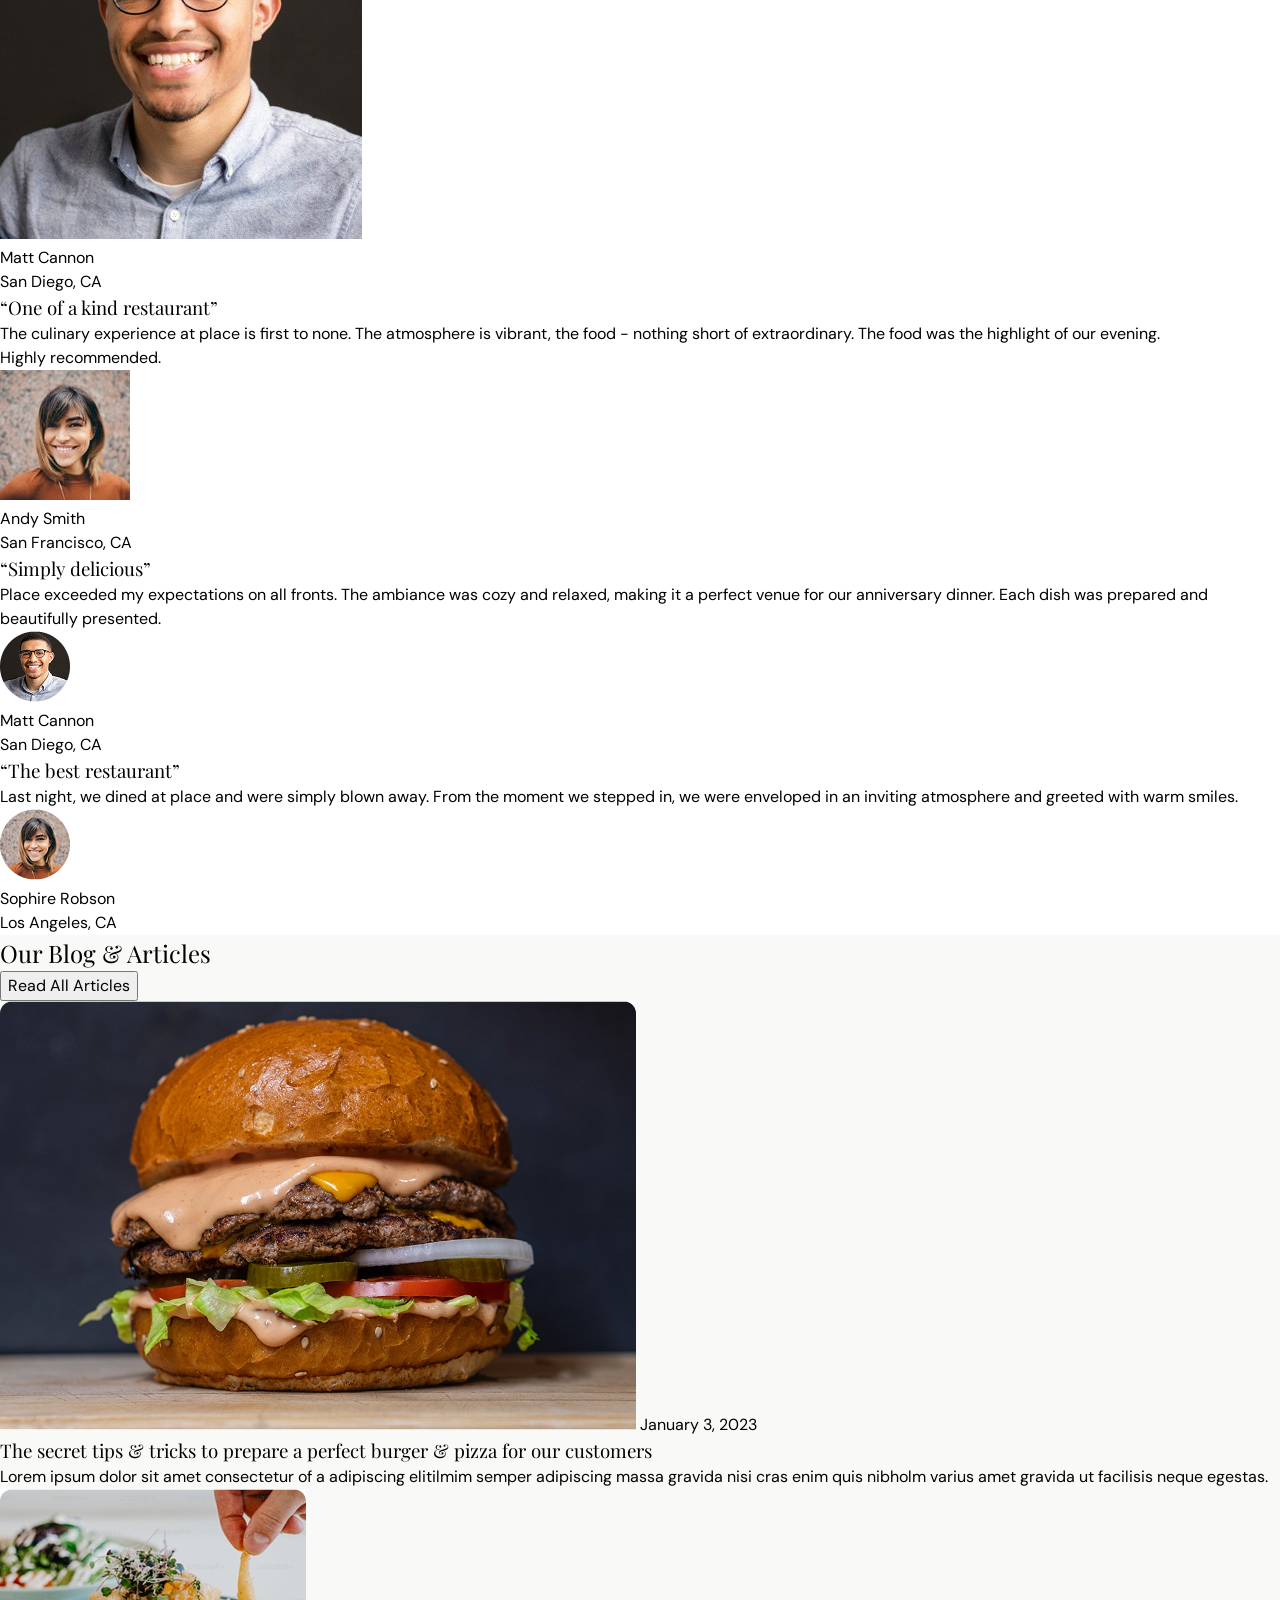
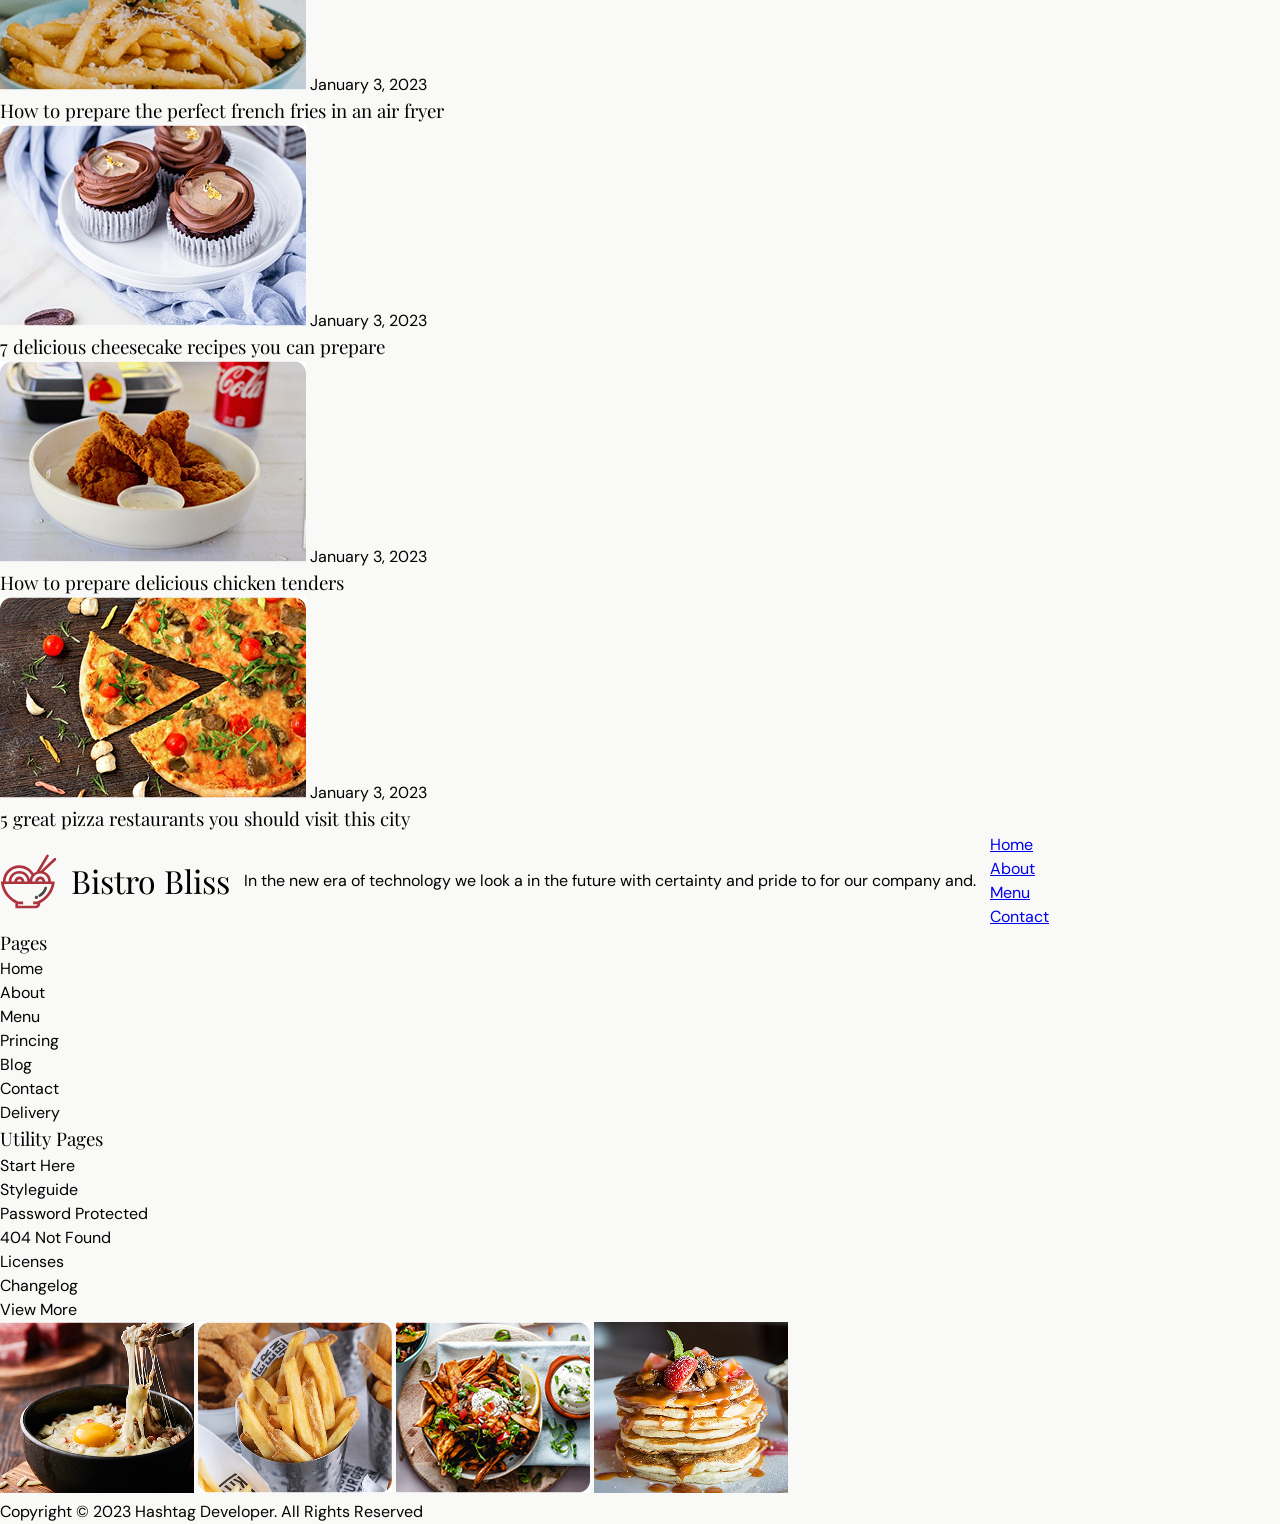
==== commit 1d66c832: "delivery css act" ====
--- a/index.html
+++ b/index.html
@@ -179,7 +179,7 @@
         </section>
     </div>
     
-    <section class="delivery">
+    <section class="delivery container">
         <div class="delivery-imgs">
             <img class="delivery-img" src="./image/delivery-chef.jpg" alt="">
             <img class="delivery-img" src="./image/delivery-curry.jpg" alt="">
@@ -189,16 +189,16 @@
             <h2 class="delivery-title">Fastest Food Delivery in City</h2>
             <p class="delivery-desc">Our visual designer lets you quickly and of drag a down your way to customapps for both keep desktop.</p>
             <ul class="delivery-points">
-                <li class="delivery-points-item">Delivery within 30 minutes</li>
-                <li class="delivery-points-item">Best Offer & Prices</li>
-                <li class="delivery-points-item">Online Services Available</li>
+                <li class="delivery-points-item-clock">Delivery within 30 minutes</li>
+                <li class="delivery-points-item-offer">Best Offer & Prices</li>
+                <li class="delivery-points-item-shop">Online Services Available</li>
             </ul>
         </div>
     </section>
     
     <!-- cambiar las imagenes de circulo a cuadradas-->
 <div class="bg-white">
-    <section class="opinions">
+    <section class="opinions container">
         <h2 class="opinions-title">What Our Customers Say</h2>
         <div class="opinions-cards">
             <article class="opinions-card">
@@ -250,7 +250,7 @@
     </section>
 </div>
     
-<section class="blog">
+<section class="blog container">
     <div class="blog-header">
             <h2 class="blog-title">Our Blog & Articles</h2>
             <button class="blog-button">Read All Articles</button>
--- a/css/style.css
+++ b/css/style.css
@@ -11,6 +11,8 @@
 @import "./elements/hero-banner.css";
 @import "./elements/our-menu.css";
 @import "./elements/about-us.css";
+@import "./elements/service.css";
+@import "./elements/delivery.css";
 
 /* Components */
 @import "./components/buttons.css";
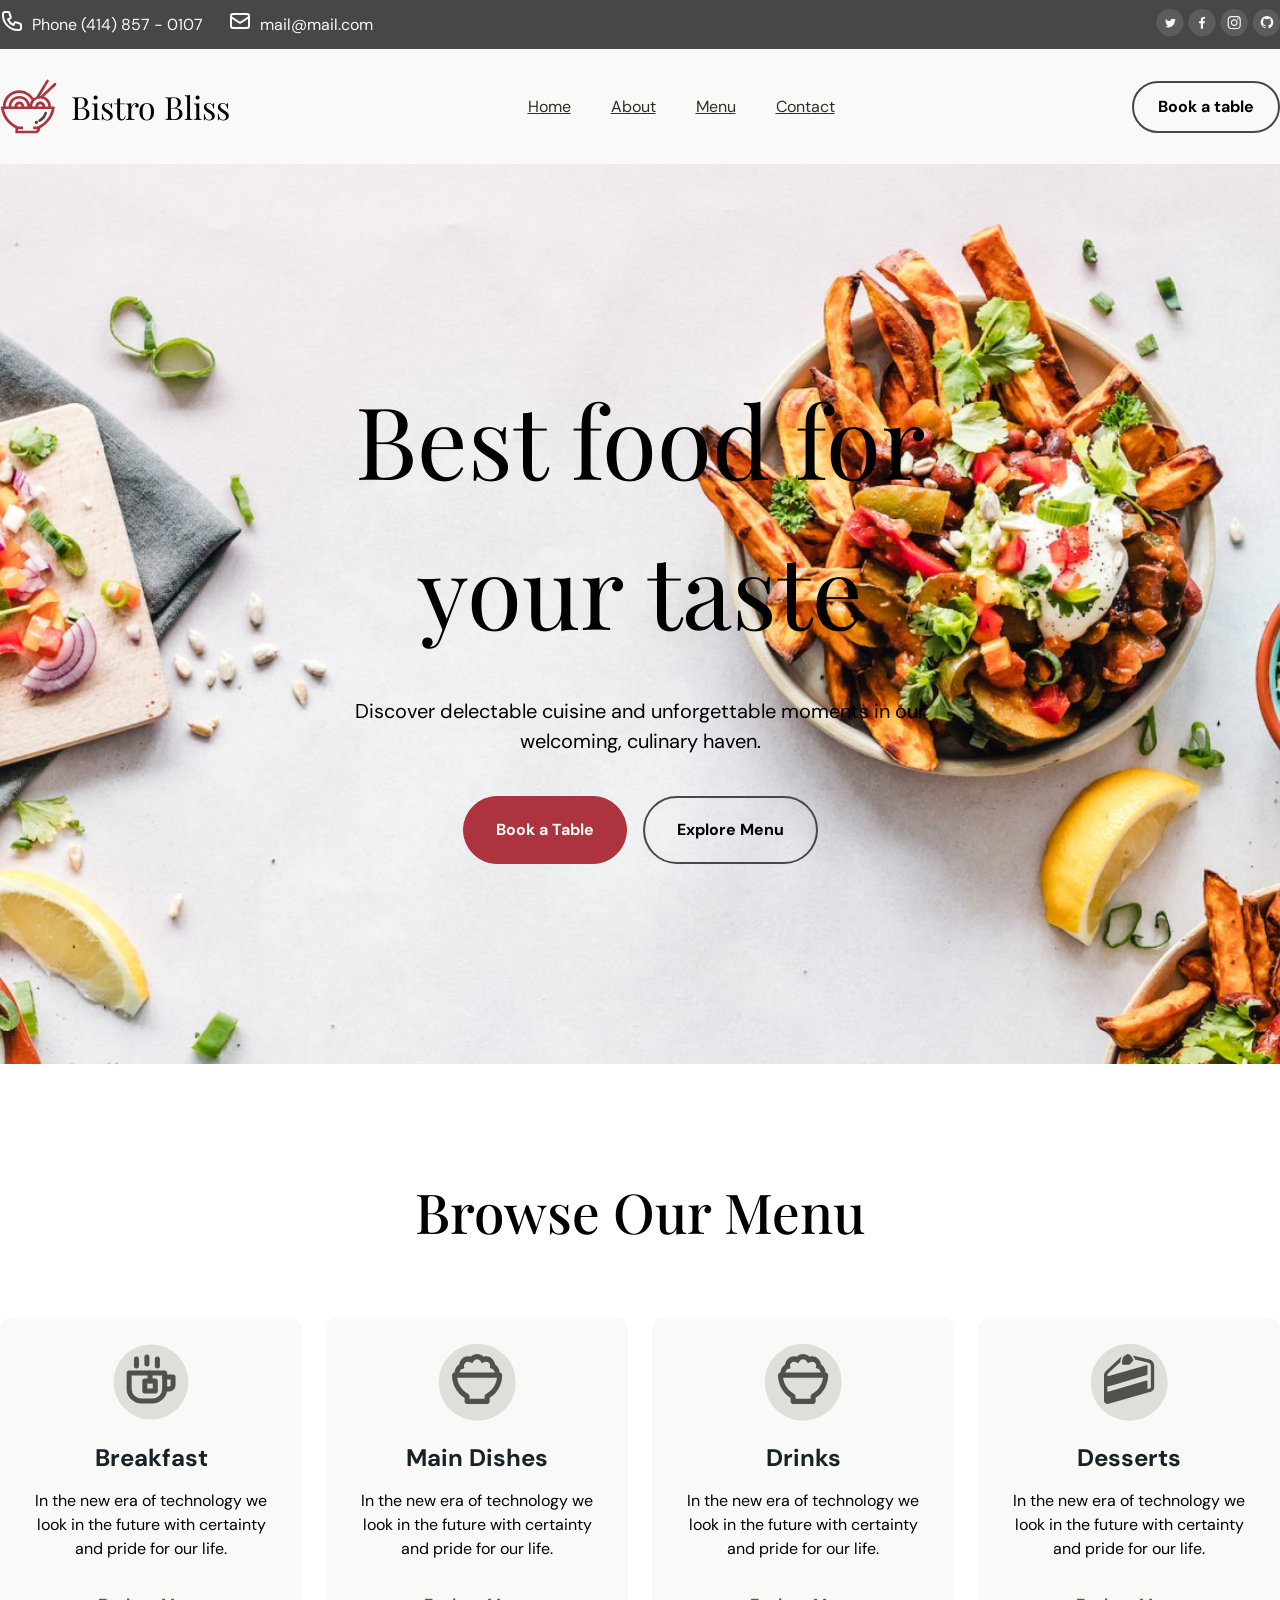
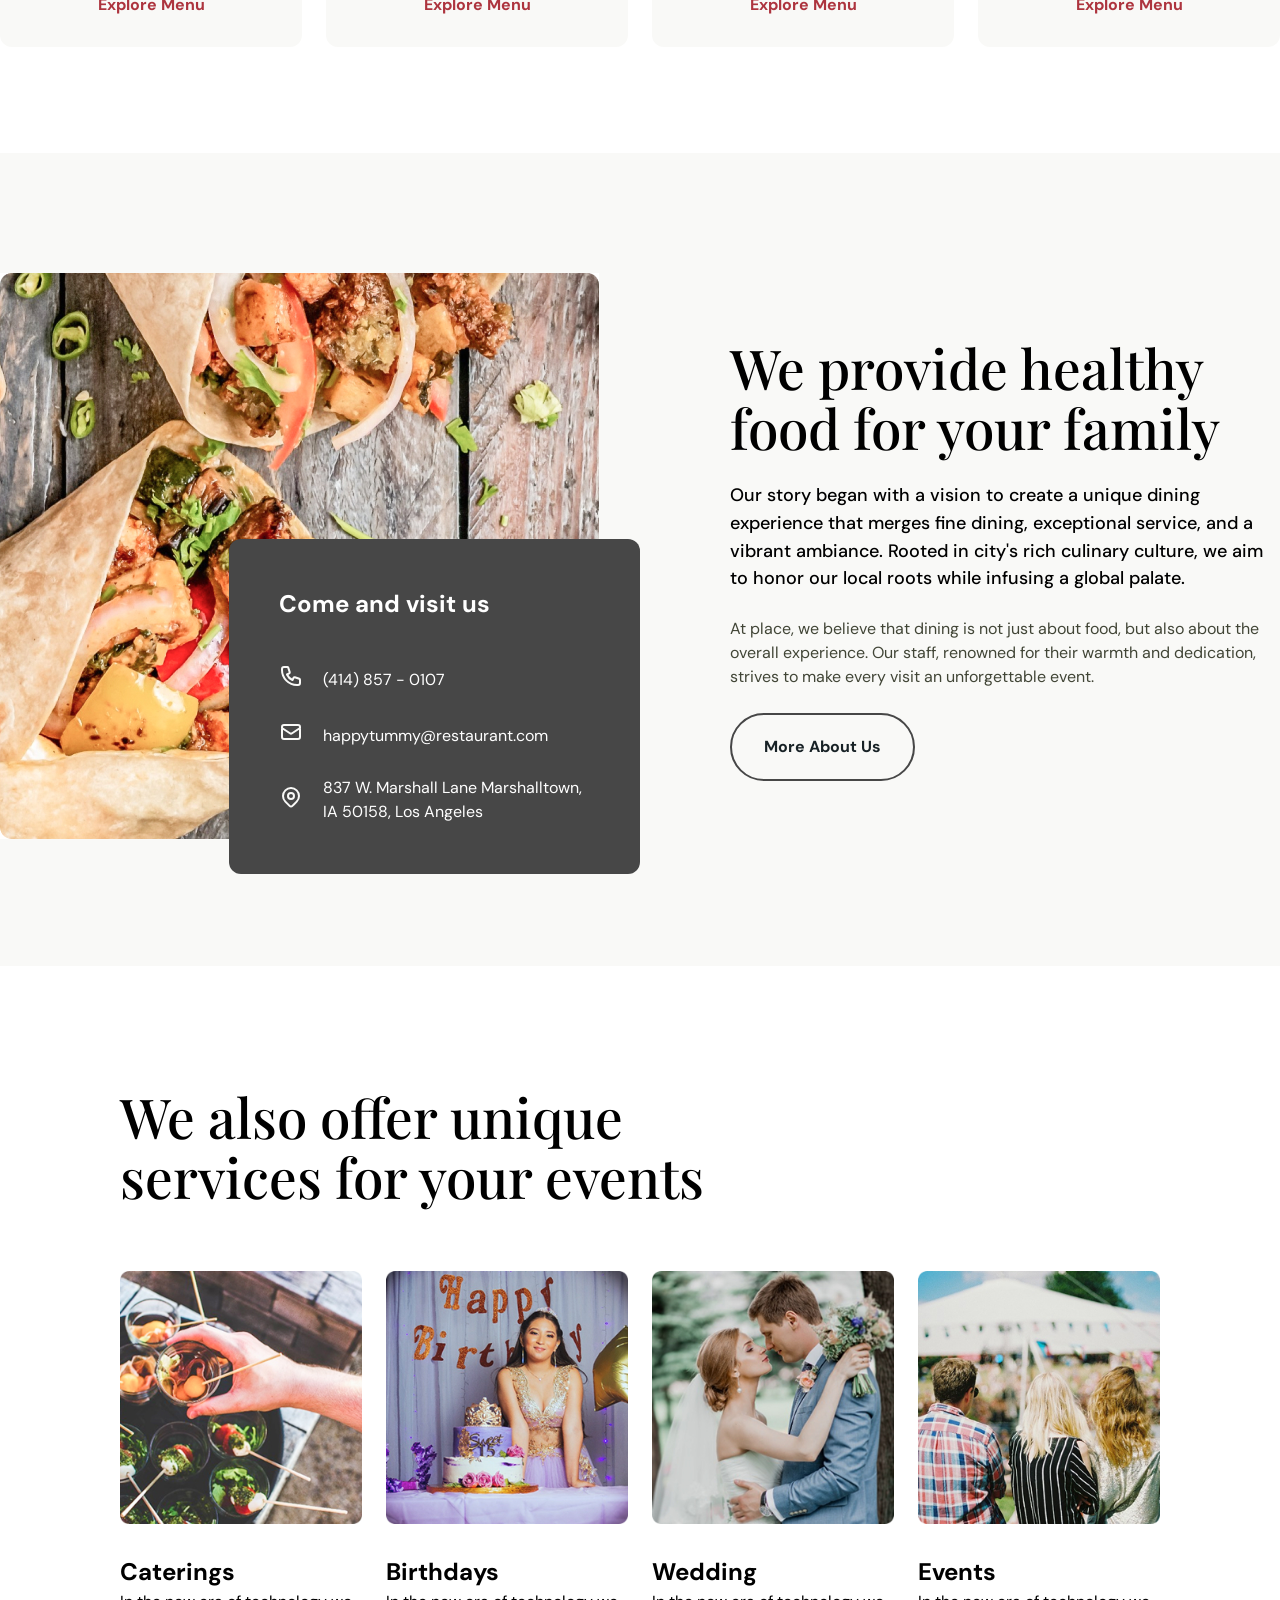
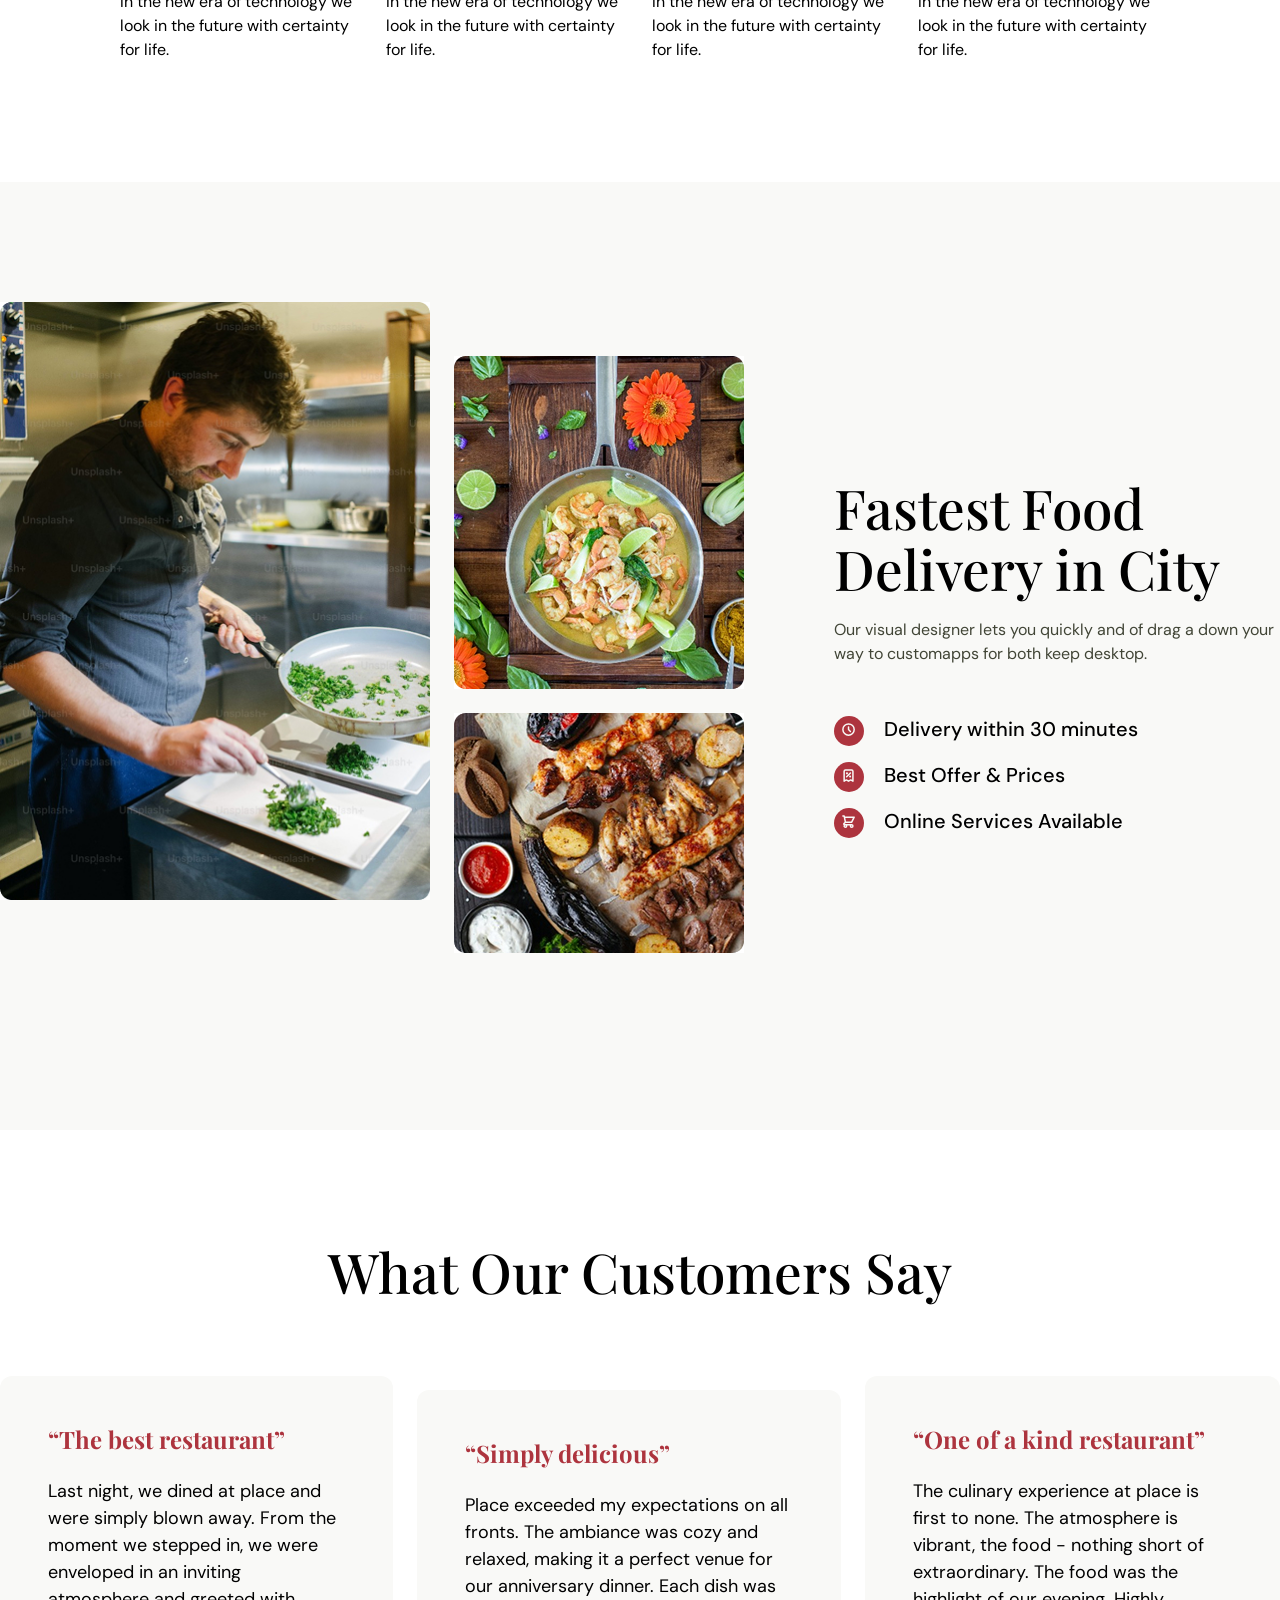
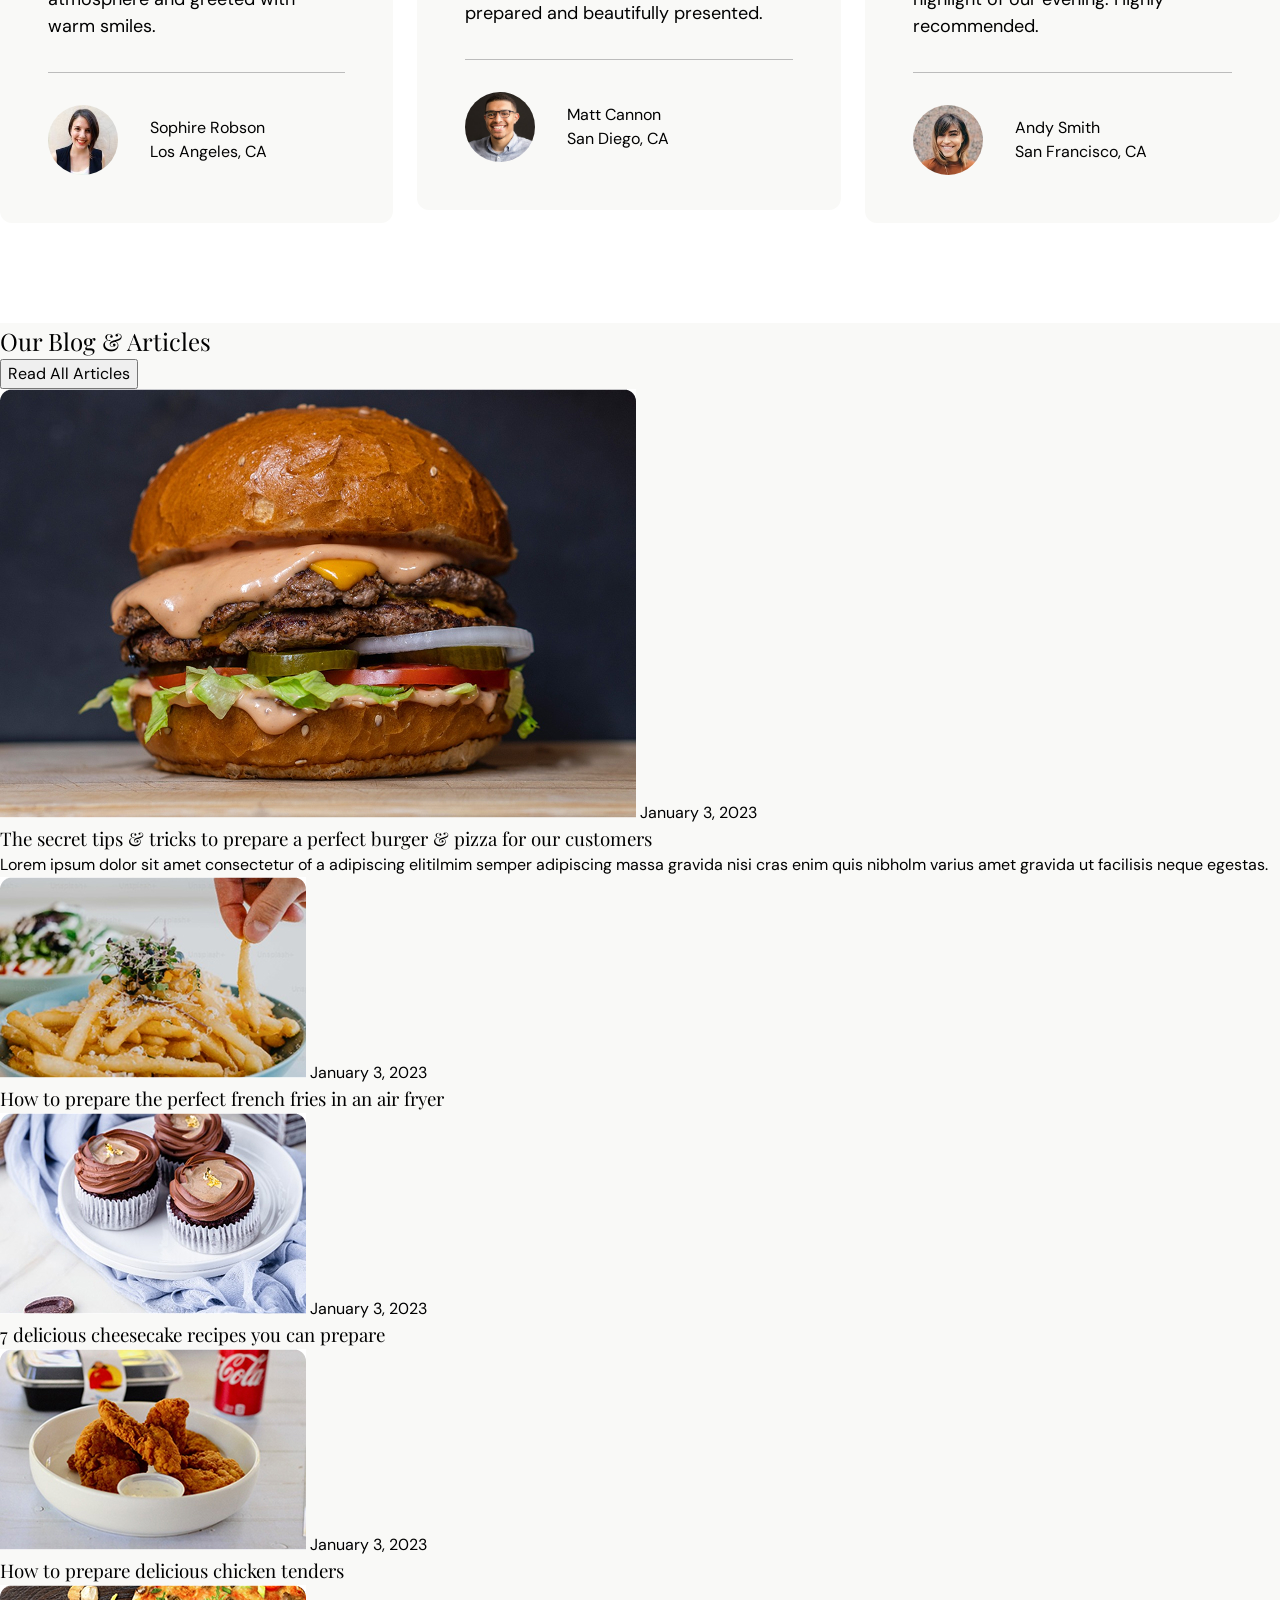
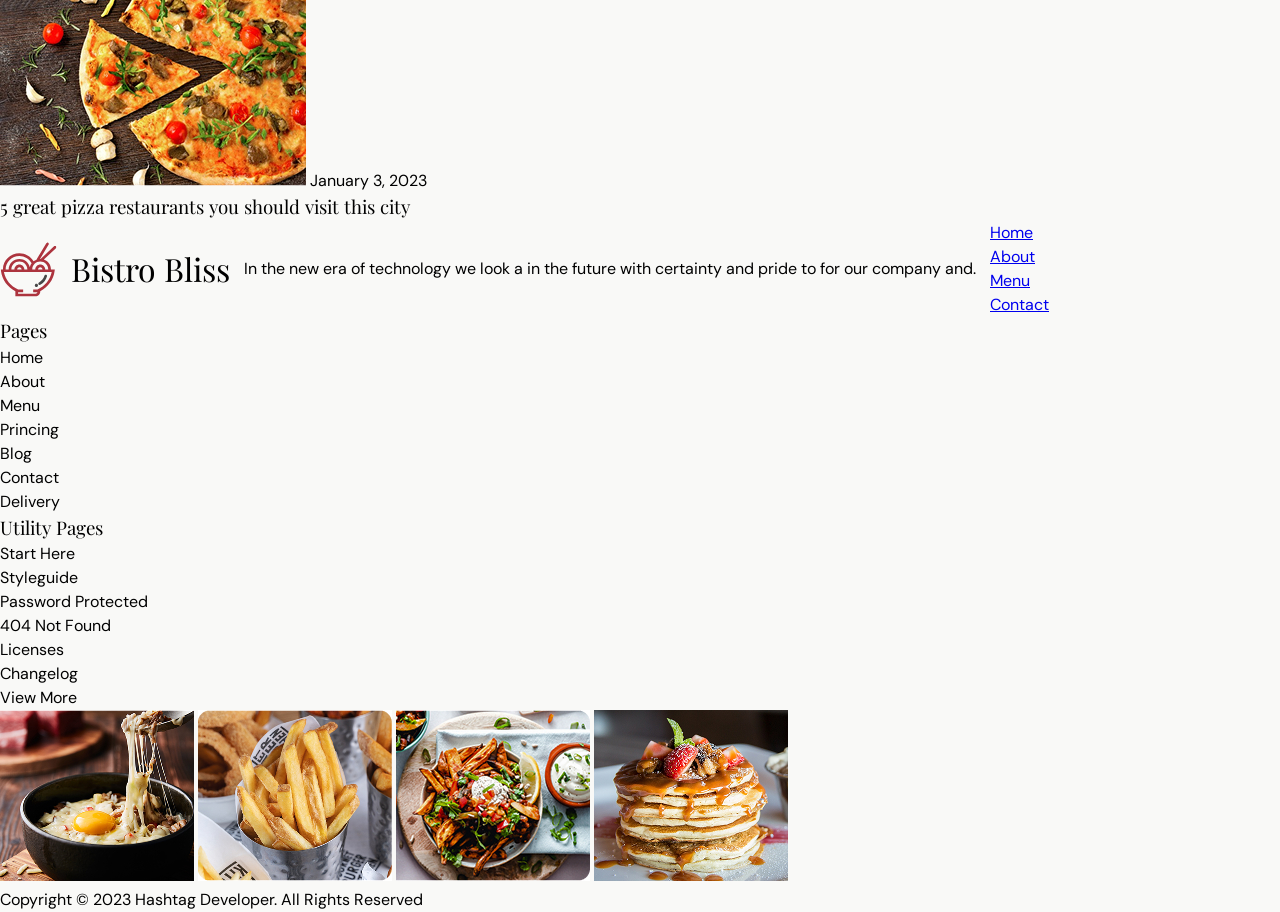
==== commit eef8a1f7: "opinions css act" ====
--- a/index.html
+++ b/index.html
@@ -206,8 +206,10 @@
                 <p class="opinions-card-desc">Last night, we dined at place and were simply blown away. From the moment we stepped in, we were enveloped in an inviting atmosphere and greeted with warm smiles.</p>
                 <div class="opinions-card-author">
                     <img class="opinions-card-author-img" src="./image/opinions-1.png" alt="">
-                    <p class="opinions-card-author-name">Sophire Robson</p>
-                    <p class="opinions-card-author-city">Los Angeles, CA</p>
+                    <div class="opinions-card-author-info">
+                        <p class="opinions-card-author-name">Sophire Robson</p>
+                        <p class="opinions-card-author-city">Los Angeles, CA</p>
+                    </div>
                 </div>
             </article>
             <article class="opinions-card">
@@ -215,8 +217,10 @@
                 <p class="opinions-card-desc">Place exceeded my expectations on all fronts. The ambiance was cozy and relaxed, making it a perfect venue for our anniversary dinner. Each dish was prepared and beautifully presented.</p>
                 <div class="opinions-card-author">
                     <img class="opinions-card-author-img" src="./image/opinions-2.png" alt="">
-                    <p class="opinions-card-author-name">Matt Cannon</p>
-                    <p class="opinions-card-author-city">San Diego, CA</p>
+                    <div class="opinions-card-author-info">
+                        <p class="opinions-card-author-name">Matt Cannon</p>
+                        <p class="opinions-card-author-city">San Diego, CA</p>
+                    </div>
                 </div>
             </article>
             <article class="opinions-card">
@@ -224,26 +228,10 @@
                 <p class="opinions-card-desc">The culinary experience at place is first to none. The atmosphere is vibrant, the food - nothing short of extraordinary. The food was the highlight of our evening. Highly recommended.</p>
                 <div class="opinions-card-author">
                     <img class="opinions-card-author-img" src="./image/opinions-3.png" alt="">
-                    <p class="opinions-card-author-name">Andy Smith</p>
-                    <p class="opinions-card-author-city">San Francisco, CA</p>
-                </div>
-            </article>
-            <article class="opinions-card">
-                <h3 class="opinions-card-title">“Simply delicious”</h3>
-                <p class="opinions-card-desc">Place exceeded my expectations on all fronts. The ambiance was cozy and relaxed, making it a perfect venue for our anniversary dinner. Each dish was prepared and beautifully presented.</p>
-                <div class="opinions-card-author">
-                    <img class="opinions-card-author-img" src="./image/customer2.jpg" alt="">
-                    <p class="opinions-card-author-name">Matt Cannon</p>
-                    <p class="opinions-card-author-city">San Diego, CA</p>
-                </div>
-            </article>
-            <article class="opinions-card">
-                <h3 class="opinions-card-title">“The best restaurant”</h3>
-                <p class="opinions-card-desc">Last night, we dined at place and were simply blown away. From the moment we stepped in, we were enveloped in an inviting atmosphere and greeted with warm smiles.</p>
-                <div class="opinions-card-author">
-                    <img class="opinions-card-author-img" src="./image/customer3.jpg" alt="">
-                    <p class="opinions-card-author-name">Sophire Robson</p>
-                    <p class="opinions-card-author-city">Los Angeles, CA</p>
+                    <div class="opinions-card-author-info">
+                        <p class="opinions-card-author-name">Andy Smith</p>
+                        <p class="opinions-card-author-city">San Francisco, CA</p>
+                    </div>
                 </div>
             </article>
         </div>         
--- a/css/style.css
+++ b/css/style.css
@@ -13,6 +13,7 @@
 @import "./elements/about-us.css";
 @import "./elements/service.css";
 @import "./elements/delivery.css";
+@import "./elements/opinions.css";
 
 /* Components */
 @import "./components/buttons.css";
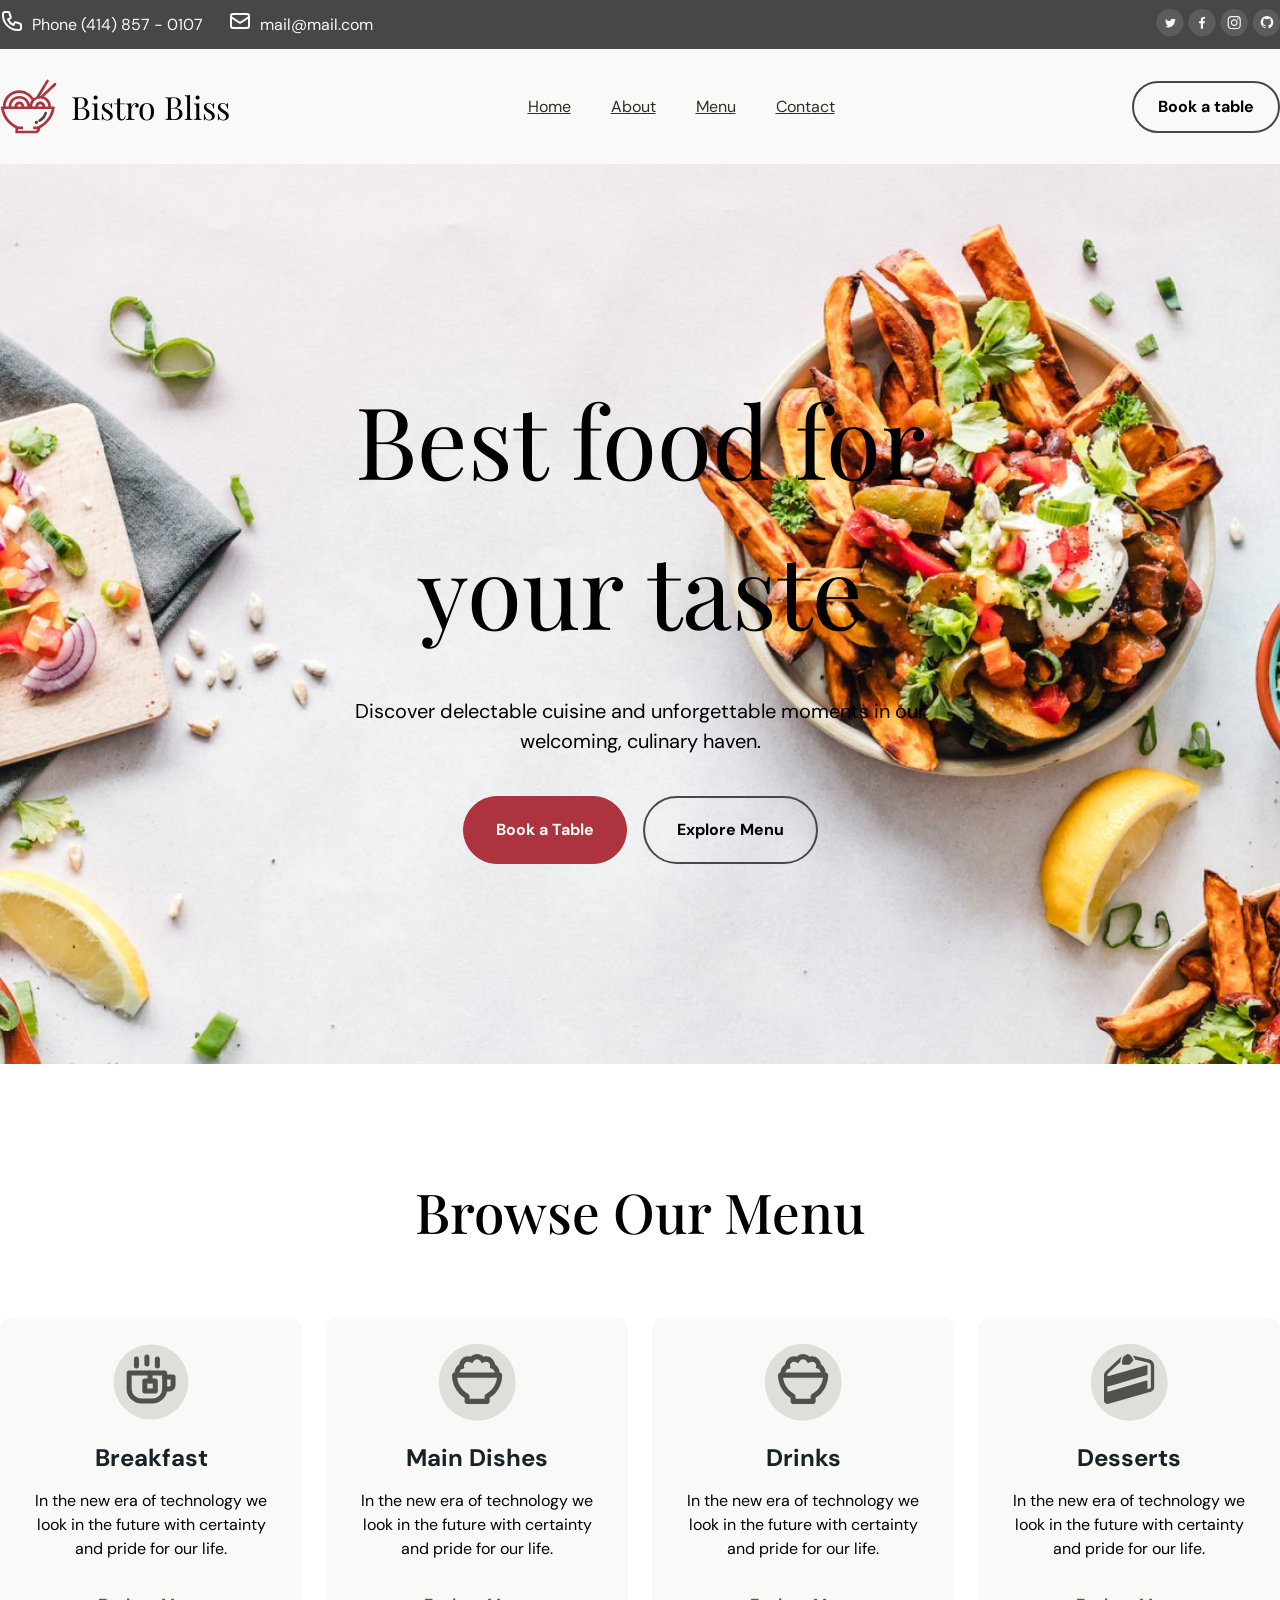
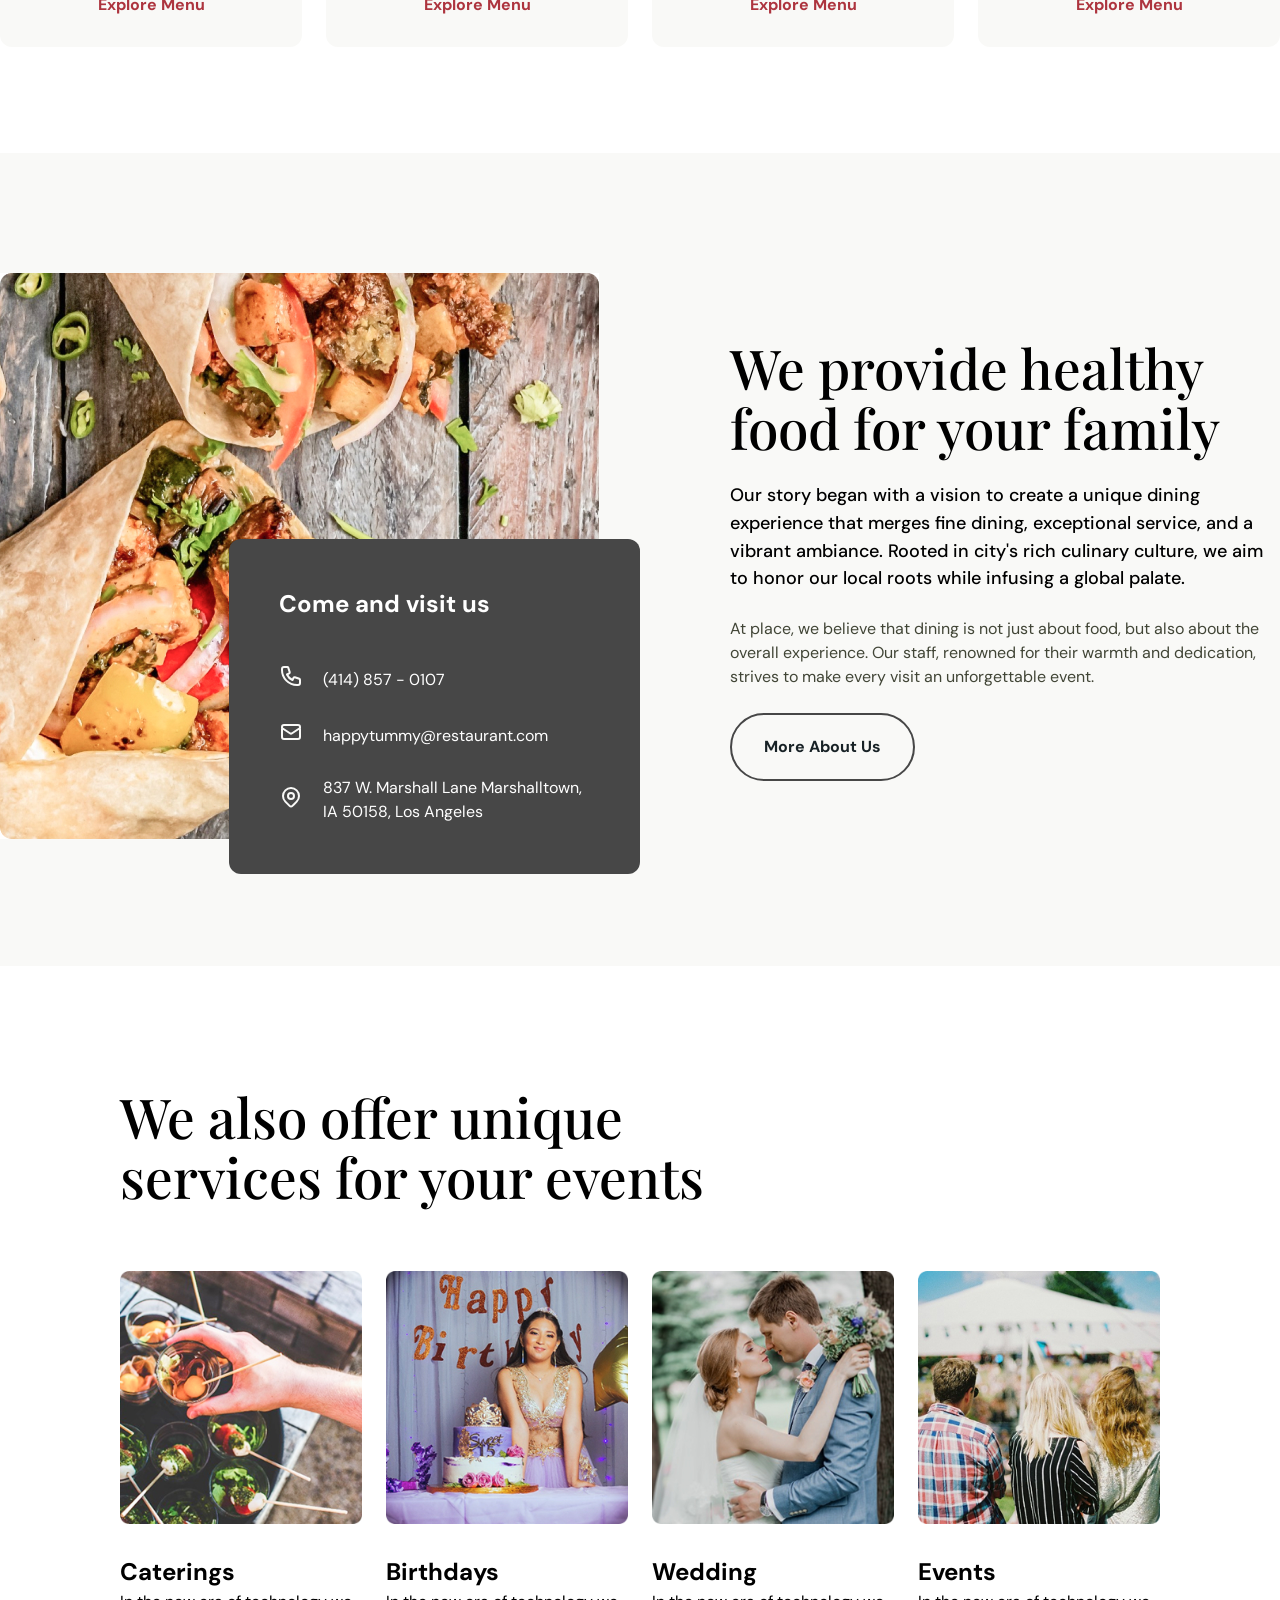
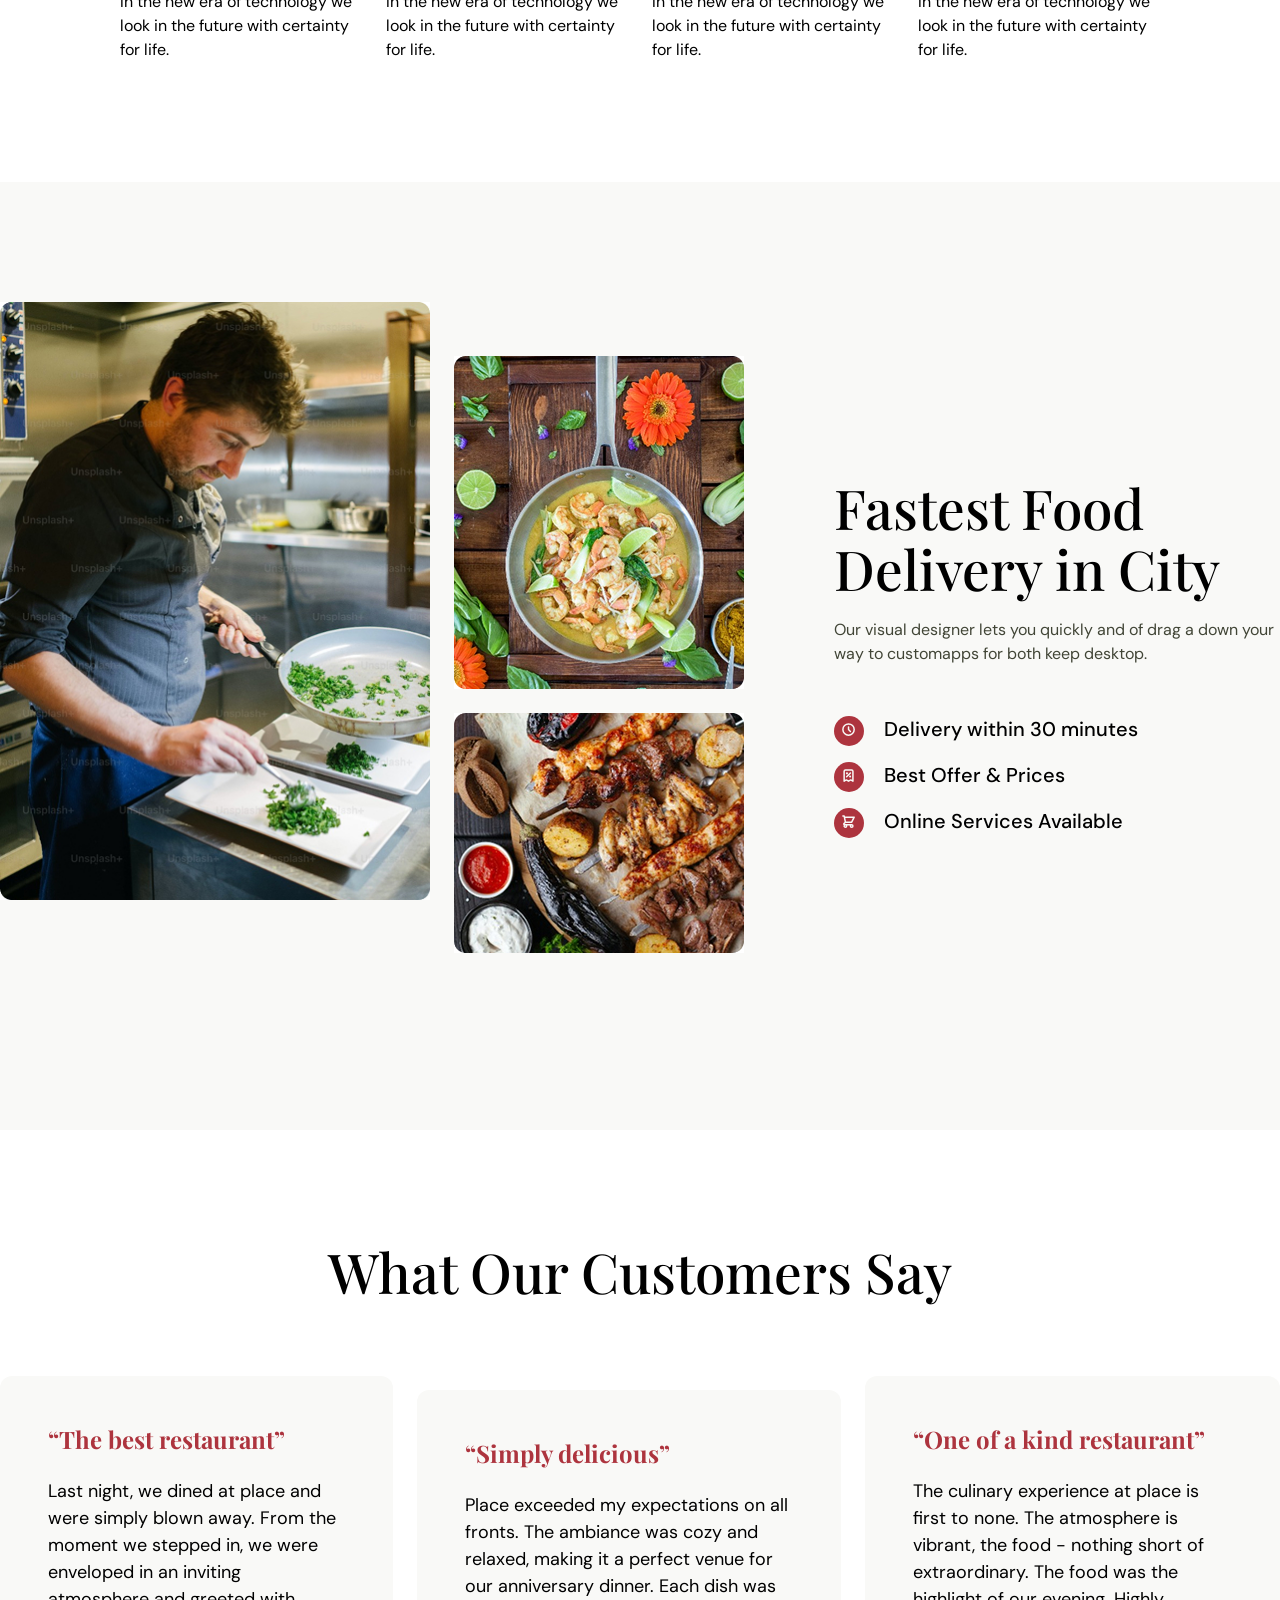
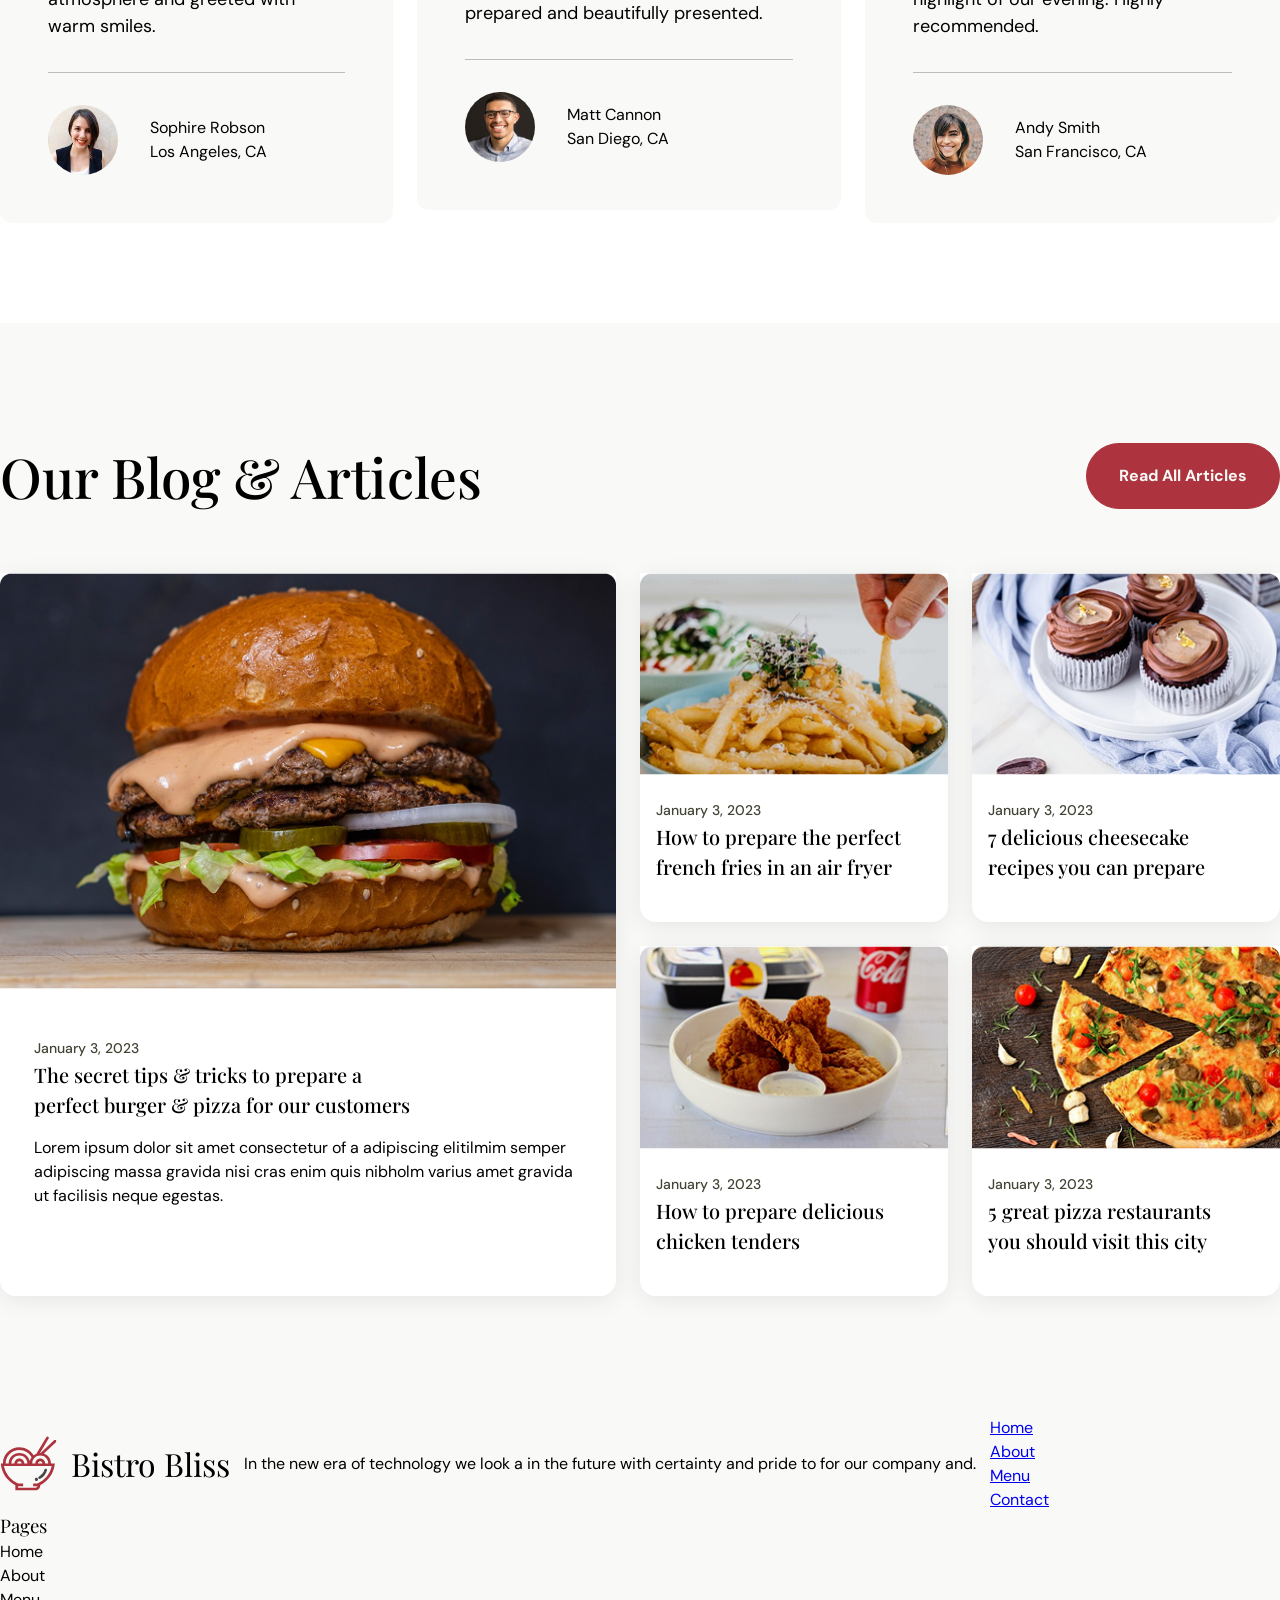
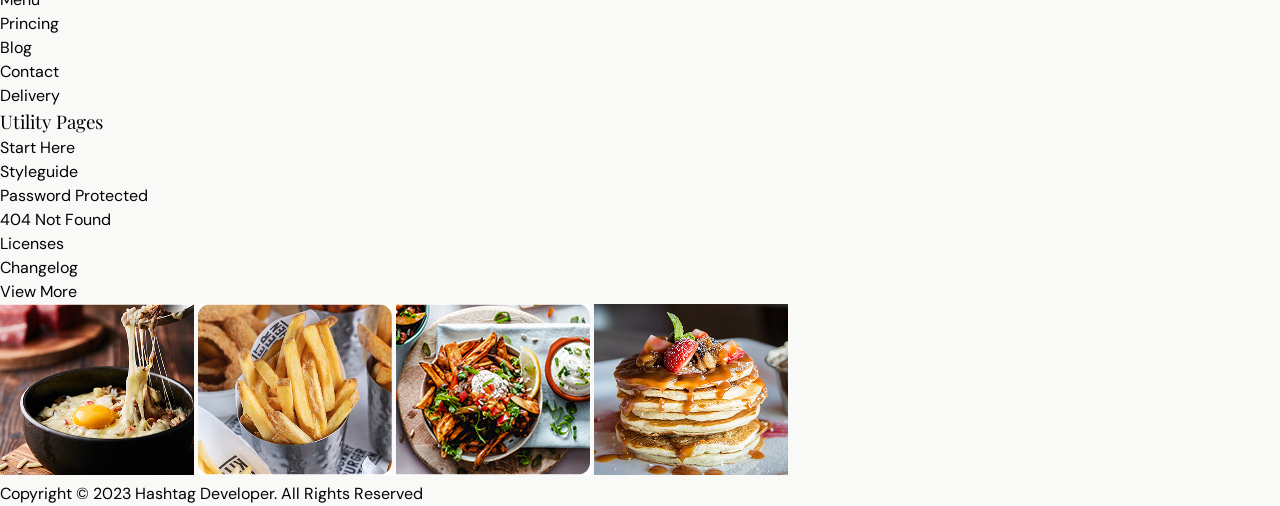
==== commit 52e25e69: "blog css act" ====
--- a/index.html
+++ b/index.html
@@ -241,34 +241,44 @@
 <section class="blog container">
     <div class="blog-header">
             <h2 class="blog-title">Our Blog & Articles</h2>
-            <button class="blog-button">Read All Articles</button>
+            <button class="button button-xl button-red">Read All Articles</button>
     </div>
     <div class="blog-articles">
-        <article class="blog-article">
+        <article class="blog-article-main">
             <img src="./image/blog-hamburguesa.jpg" alt="" class="blog-article-img">
-            <time datetime="" class="blog-article-date">January 3, 2023</time>
+            <div class="blog-article-data">
+                <time datetime="" class="blog-article-date">January 3, 2023</time>
             <h3 class="blog-article-title">The secret tips & tricks to prepare a perfect burger & pizza for our customers</h3>
             <p class="blog-article-desc">Lorem ipsum dolor sit amet consectetur of a adipiscing elitilmim semper adipiscing massa gravida nisi cras enim quis nibholm varius amet gravida ut facilisis neque egestas.</p>
+            </div>
         </article>
         <article class="blog-article">
             <img src="./image/blog-papas.jpg" alt="" class="blog-article-img">
-            <time datetime="" class="blog-article-date">January 3, 2023</time>
+            <div class="blog-article-data">
+                <time datetime="" class="blog-article-date">January 3, 2023</time>
             <h3 class="blog-article-title">How to prepare the perfect french fries in an air fryer</h3>
+            </div>
         </article>
         <article class="blog-article">
             <img src="./image/blog-cupcakes.jpg" alt="" class="blog-article-img">
-            <time datetime="" class="blog-article-date">January 3, 2023</time>
+            <div class="blog-article-data">
+                <time datetime="" class="blog-article-date">January 3, 2023</time>
             <h3 class="blog-article-title">7 delicious cheesecake recipes you can prepare</h3>
+            </div>
         </article>
         <article class="blog-article">
             <img src="./image/blog-pollo.jpg" alt="" class="blog-article-img">
-            <time datetime="" class="blog-article-date">January 3, 2023</time>
+            <div class="blog-article-data">
+                <time datetime="" class="blog-article-date">January 3, 2023</time>
             <h3 class="blog-article-title">How to prepare delicious chicken tenders</h3>
+            </div>
         </article>
         <article class="blog-article">
             <img src="./image/blog-pizza.jpg" alt="" class="blog-article-img">
-            <time datetime="" class="blog-article-date">January 3, 2023</time>
+            <div class="blog-article-data">
+                <time datetime="" class="blog-article-date">January 3, 2023</time>
             <h3 class="blog-article-title">5 great pizza restaurants you should visit this city</h3>
+            </div>
         </article>
     </div>
 </section>
--- a/css/style.css
+++ b/css/style.css
@@ -14,6 +14,7 @@
 @import "./elements/service.css";
 @import "./elements/delivery.css";
 @import "./elements/opinions.css";
+@import "./elements/blog.css";
 
 /* Components */
 @import "./components/buttons.css";
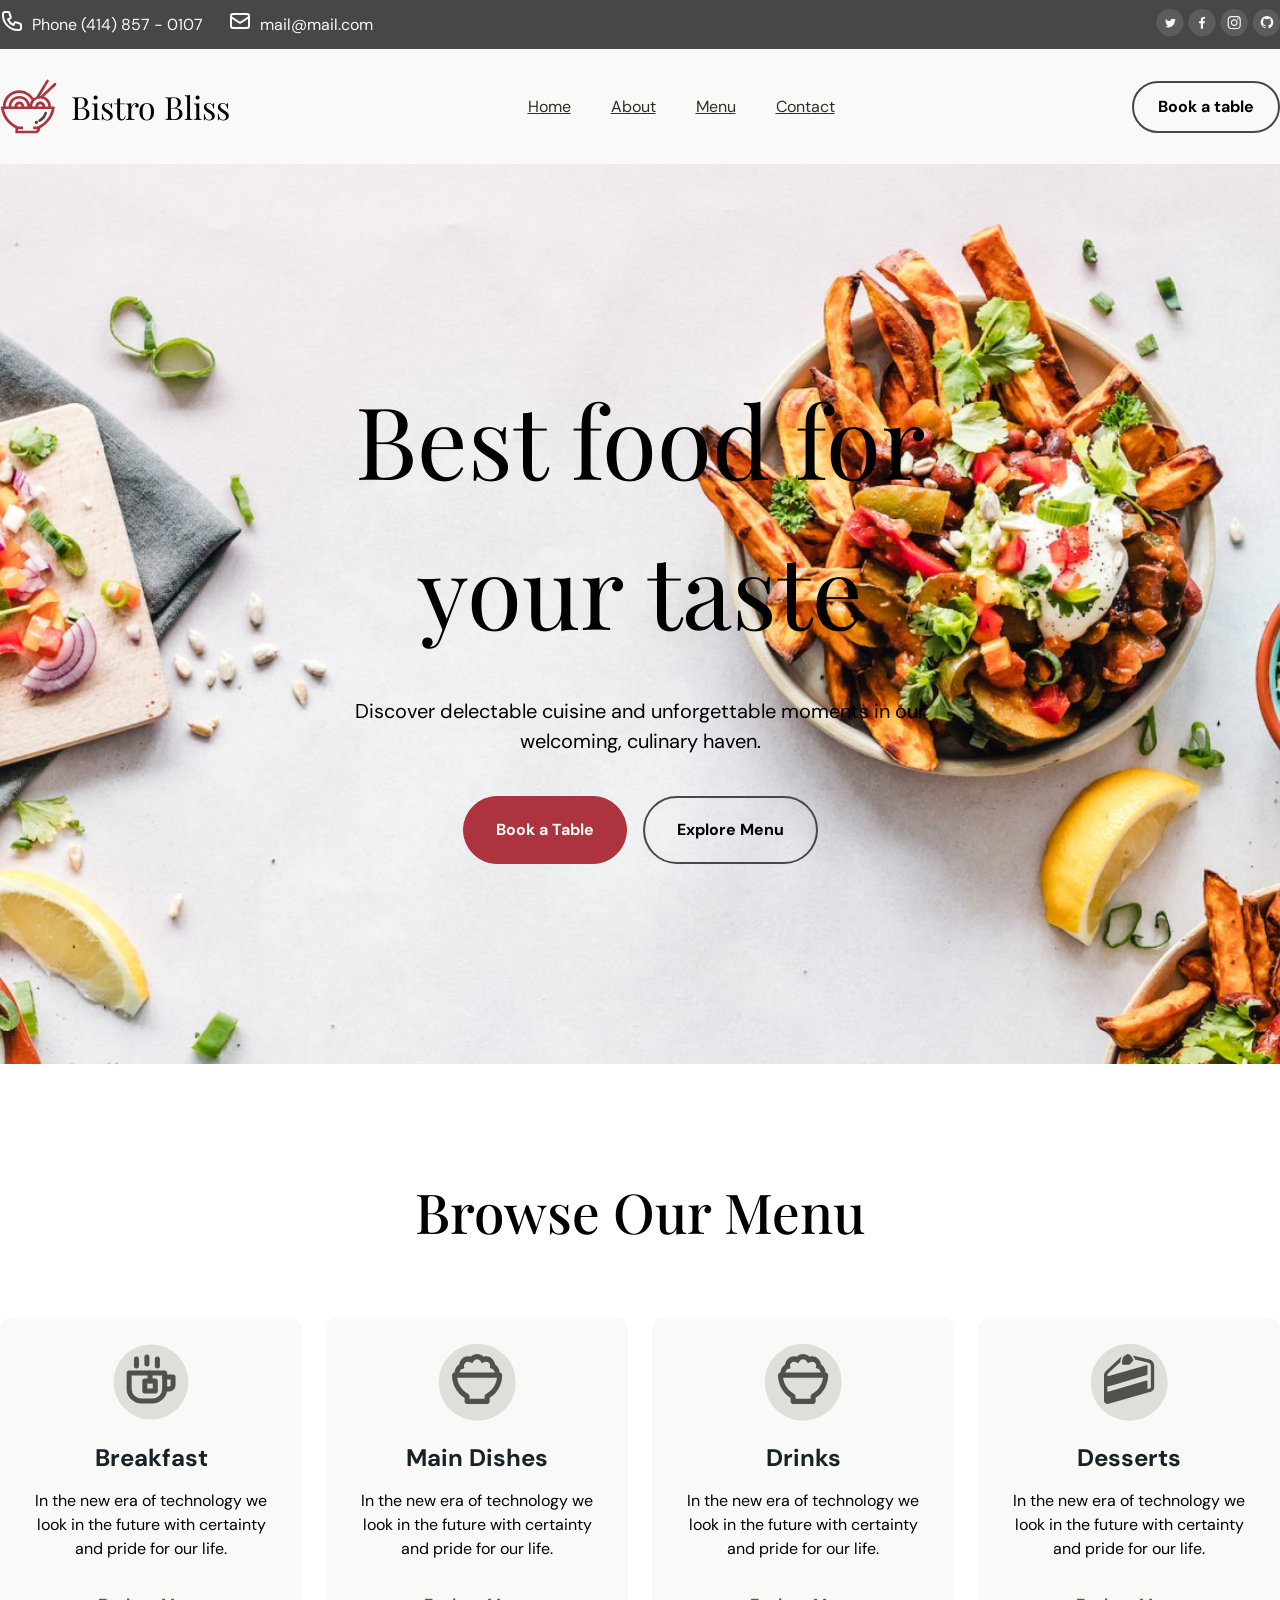
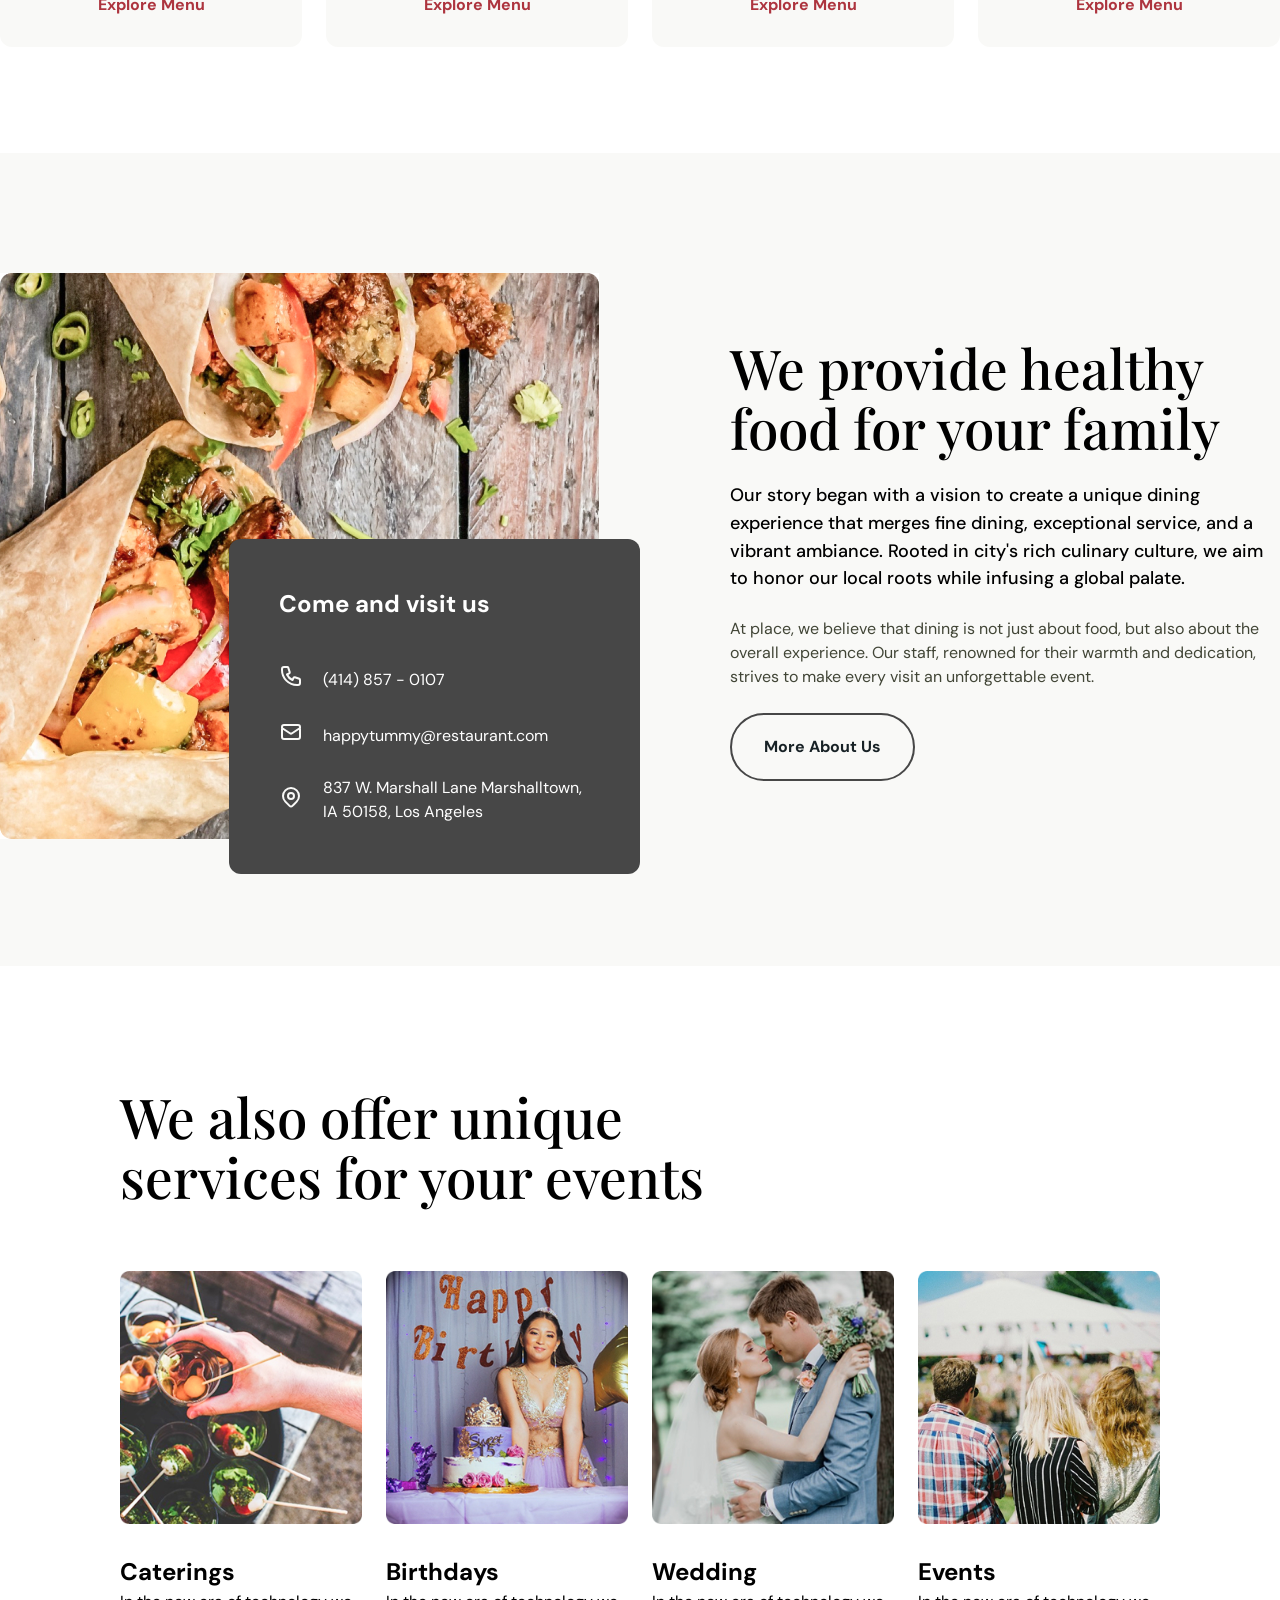
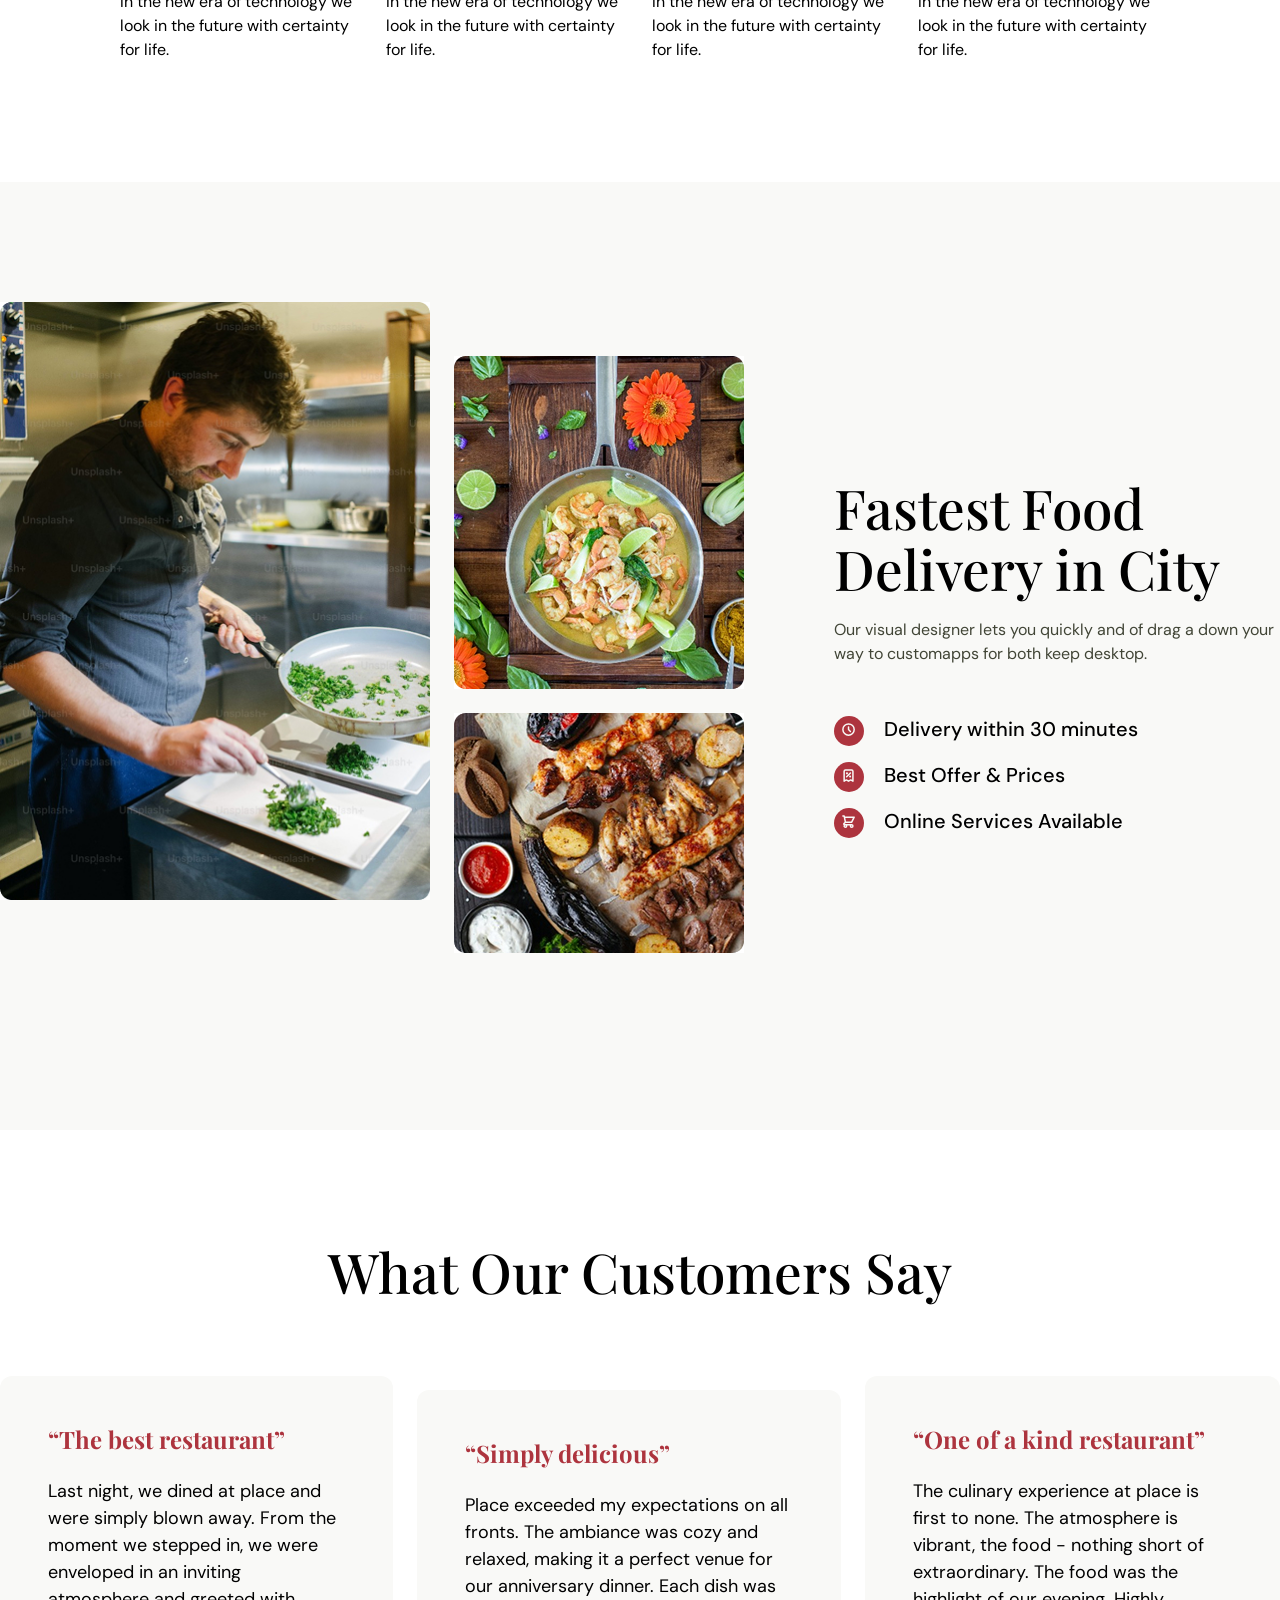
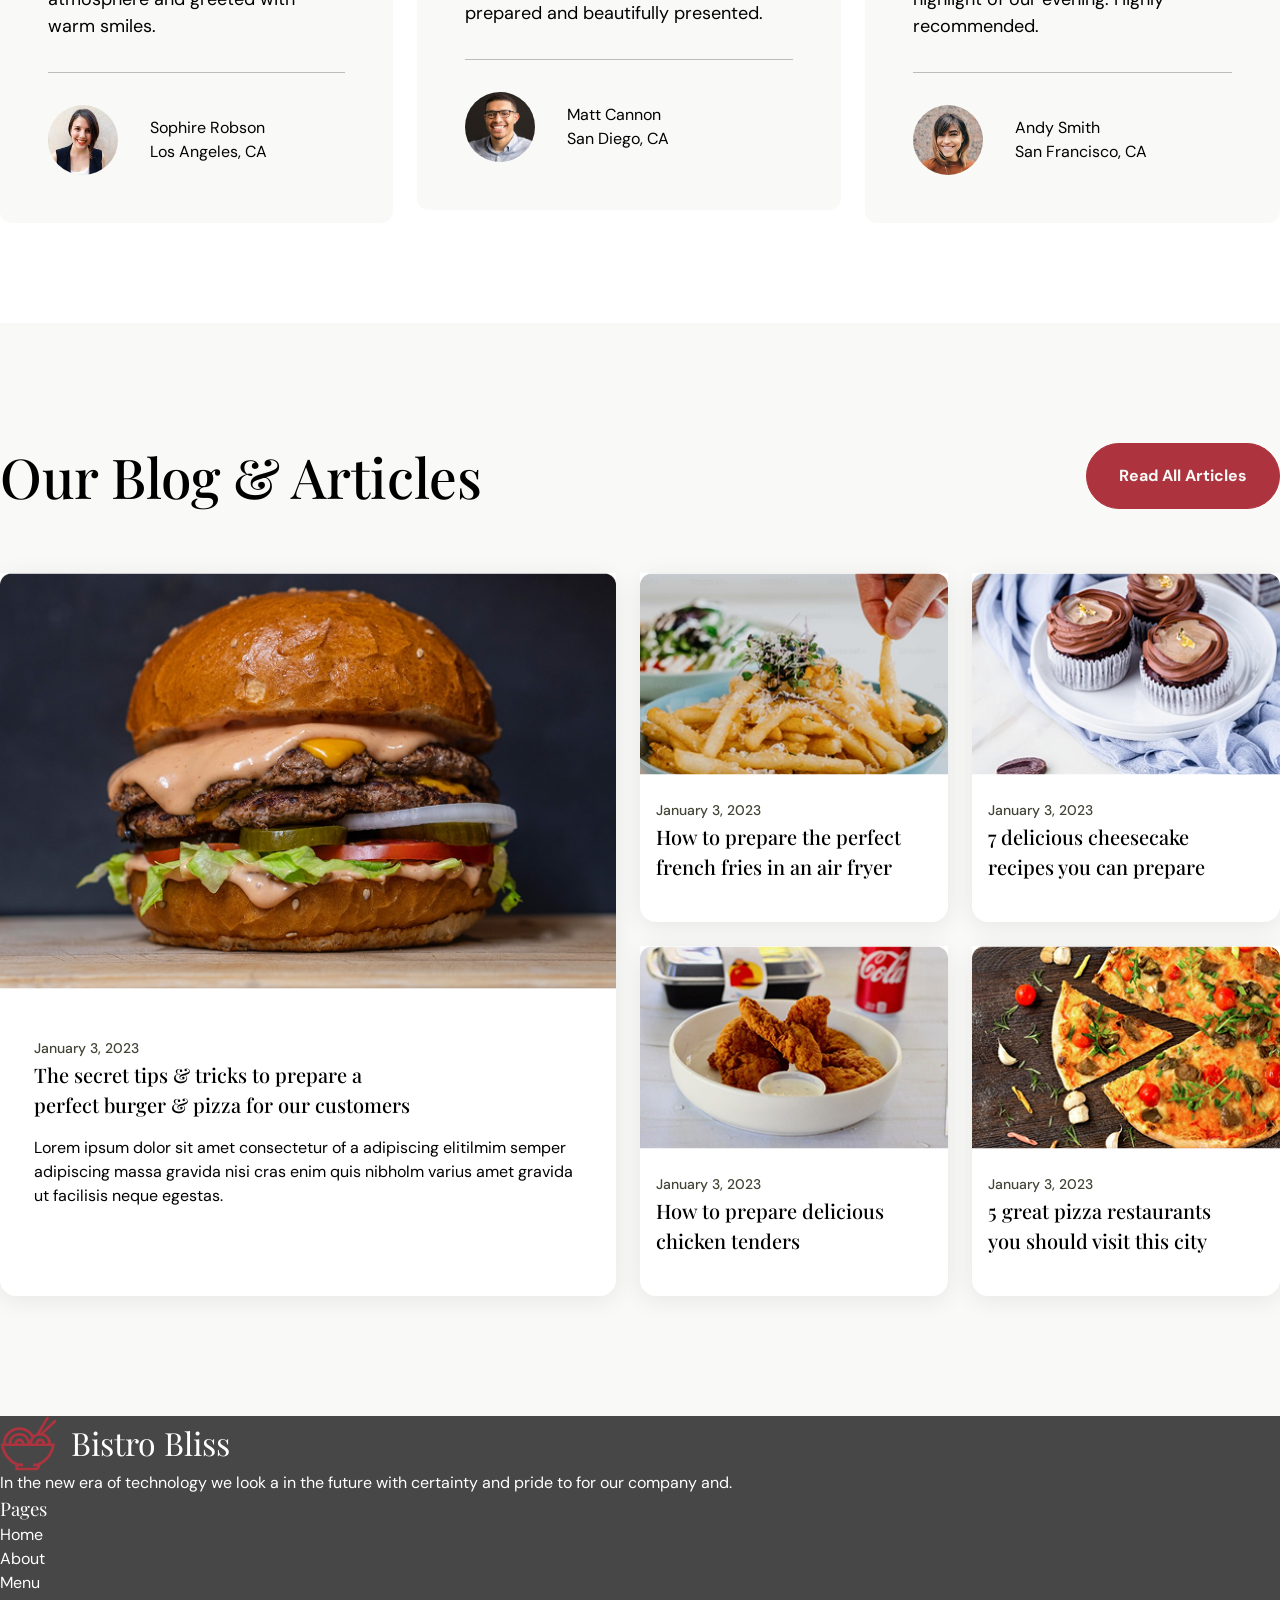
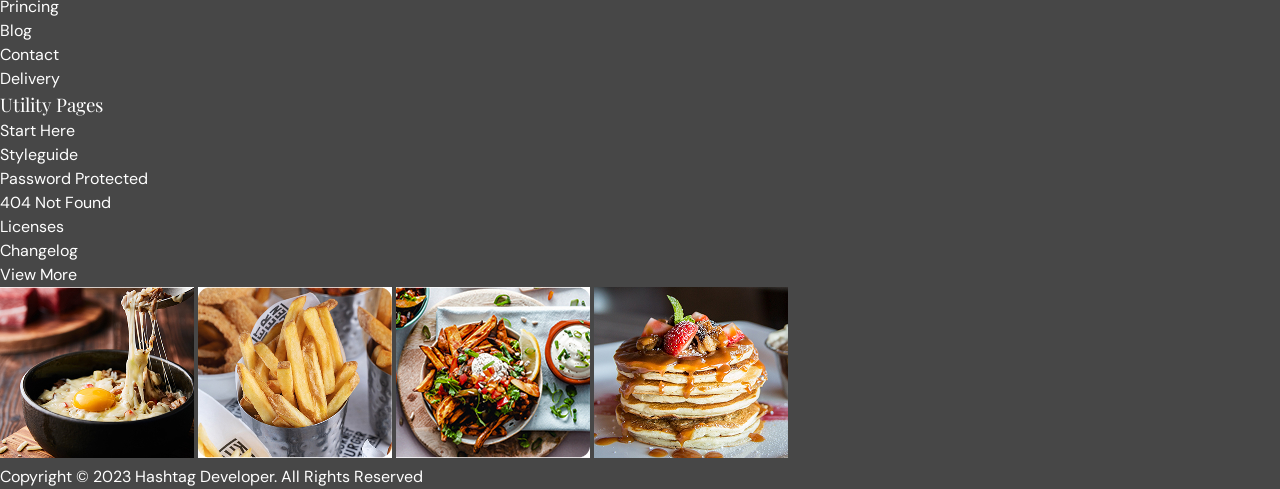
==== commit aebd16fc: "blog hero and article css act" ====
--- a/index.html
+++ b/index.html
@@ -284,30 +284,14 @@
 </section>
 </main>
 
-<footer class="footer">
+<footer id="footer" class="footer">
     <div class="footer-info">
         <div class="footer-info-company">
             <div class="logo">
                 <img class="logo" src="./image/logo-japanese-food.svg" alt="">
                 <h1>Bistro Bliss</h1>
-                <p class="footer-info-company-desc">In the new era of technology we look a in the future with certainty and pride to for our company and.</p>
-                <nav class="menu">
-                    <ul>
-                        <li>
-                            <a href="#">Home</a>
-                        </li>
-                        <li>
-                            <a href="#">About</a>
-                        </li>
-                        <li>
-                            <a href="#">Menu</a>
-                        </li>
-                        <li>
-                            <a href="#">Contact</a>
-                        </li>
-                    </ul>
-                </nav>
-            </div>
+            </div>
+            <p class="footer-info-desc">In the new era of technology we look a in the future with certainty and pride to for our company and.</p>
             <div class="footer-info-pages">
                 <h3 class="footer-info-pages-title">Pages</h3>
                 <ul class="footer-info-pages-menu">
--- a/css/style.css
+++ b/css/style.css
@@ -15,6 +15,9 @@
 @import "./elements/delivery.css";
 @import "./elements/opinions.css";
 @import "./elements/blog.css";
+@import "./elements/footer.css";
+@import "./elements/blog/blog-hero.css";
+@import "./elements/blog/blog-article.css";
 
 /* Components */
 @import "./components/buttons.css";
